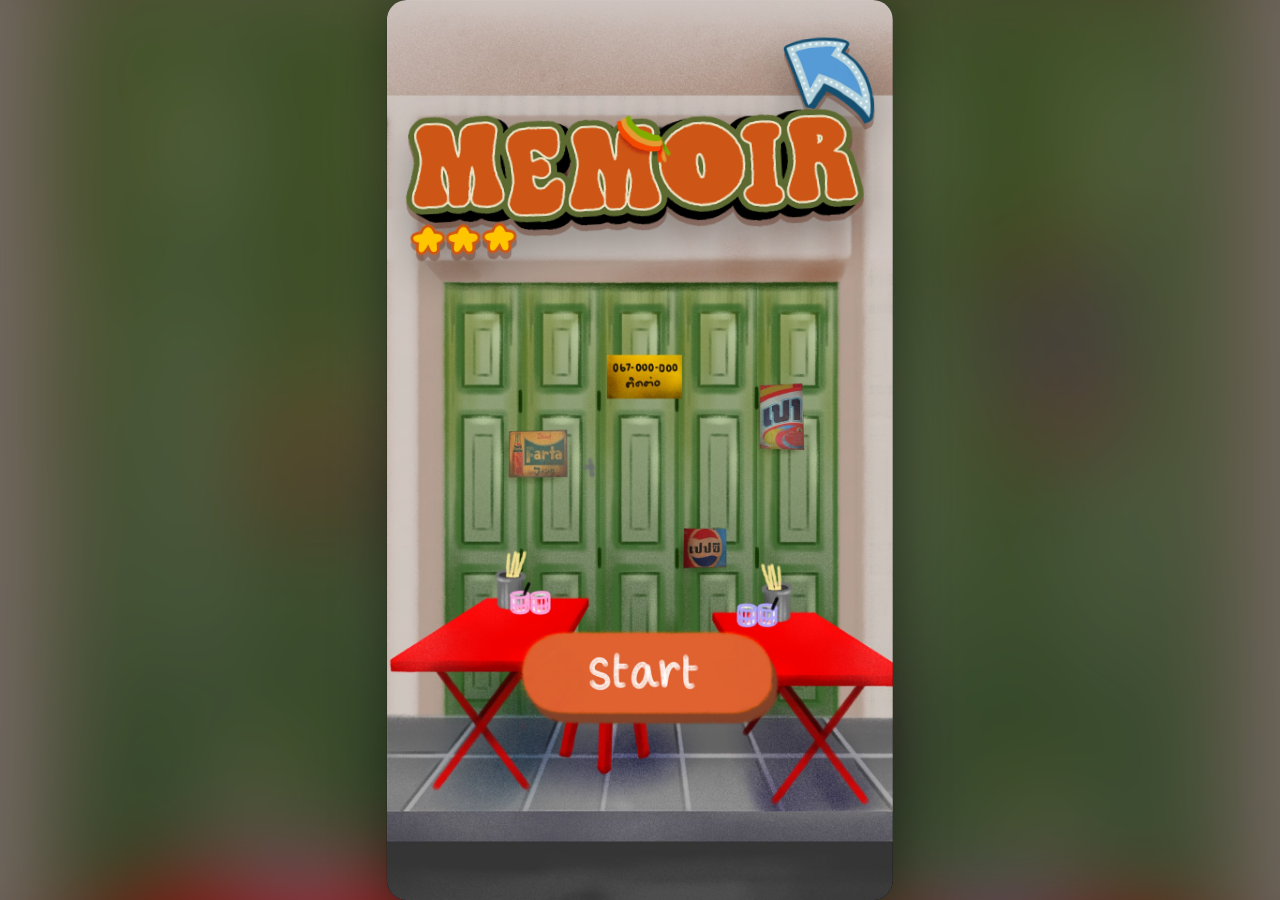
==== index.html @ 577e1bb0 "Version file links so phones load new updates Co-Authored-By: Claude Opus 5.5 <noreply@anthropic.com" ====
<!doctype html>
<html lang="th">
<head>
  <meta charset="utf-8">
  <meta name="viewport" content="width=device-width, initial-scale=1, viewport-fit=cover, user-scalable=no">
  <meta name="theme-color" content="#1b1b1b">
  <!-- Added to the home screen (iPhone / iPad / Android): full screen, portrait -->
  <meta name="apple-mobile-web-app-capable" content="yes">
  <meta name="mobile-web-app-capable" content="yes">
  <meta name="apple-mobile-web-app-status-bar-style" content="black-translucent">
  <meta name="apple-mobile-web-app-title" content="MEMOIR">
  <meta name="format-detection" content="telephone=no">
  <link rel="manifest" href="manifest.webmanifest">
  <link rel="apple-touch-icon" href="assets/app/icon-180.png">
  <title>MEMOIR</title>
  <link rel="preload" as="image" href="assets/cover/web/cover_bg.jpg">
  <link rel="preload" as="image" href="assets/cover/web/start_normal.png">
  <link rel="preload" as="image" href="assets/cover/web/start_pressed.png">
  <!-- Handwritten-style Thai font for numbers written onto the art -->
  <link rel="preconnect" href="https://fonts.googleapis.com">
  <link rel="preconnect" href="https://fonts.gstatic.com" crossorigin>
  <meta http-equiv="Cache-Control" content="no-cache">
  <link rel="stylesheet" href="https://fonts.googleapis.com/css2?family=Itim&display=swap">
  <link rel="stylesheet" href="css/style.css?v=20261124">
</head>
<body>
  <!-- Fills the space around the stage on iPads / tall phones with a soft copy of the current background -->
  <div id="backdrop" aria-hidden="true"></div>

  <!-- Stage: fixed 9:16 canvas (art is 2160x3840), scaled to fit any screen -->
  <main id="stage">

    <!-- ===== Cover / title ===== -->
    <section id="screen-cover" class="screen is-active" aria-label="หน้าปก">
      <img class="layer" src="assets/cover/web/cover_bg.jpg" alt="" draggable="false">
      <!-- Game logo: upper part of the screen, like a mobile title screen -->
      <div class="cover-logo" style="left:3%; top:5%; width:94%; height:22.56%">
        <img src="assets/cover/web/logo.png" alt="MEMOIR" draggable="false">
        <span class="logo-shine" aria-hidden="true"></span>
      </div>
      <img id="start-normal"  class="layer start-pulse"           src="assets/cover/web/start_normal.png"  alt="" draggable="false">
      <img id="start-pressed" class="layer start-pulse is-hidden" src="assets/cover/web/start_pressed.png" alt="" draggable="false">
      <!-- Invisible hit area over the Start button (a bit larger than the art, easier to tap) -->
      <button id="start-btn" class="hit-area" type="button" aria-label="เริ่มเกม"
              style="left:24%; top:68.5%; width:55%; height:13%"></button>
      <img id="dark-overlay" class="layer overlay" src="assets/cover/web/dark_overlay.png" alt="" draggable="false">
    </section>

    <!-- ===== Home (หน้าหลัก) — art from Drive "หน้าหลังstart" (positions: assets/home/web/ui.json) ===== -->
    <section id="screen-home" class="screen" aria-label="หน้าหลัก">
      <img class="layer" src="assets/home/web/bg.jpg" alt="" draggable="false">
      <!-- the stamp menu at the bottom is shared by all menu screens: see #main-nav -->
    </section>

    <!-- ===== Game select (หน้าเลือกเกม) ===== -->
    <section id="screen-game-select" class="screen" aria-label="เลือกเกม">
      <img class="layer" src="assets/game_select/web/bg.jpg" alt="" draggable="false">

      <!-- The 3 game buttons, lifted a little so they clear the stamp menu at the bottom.
           (BACK was removed: the stamp menu now takes the player home.) -->
      <div class="gs-content">
        <img class="layer press-art" id="art-melody" src="assets/game_select/web/btn_melody.png" alt="" draggable="false" style="--cx:56.5%; --cy:24.5%">
        <img class="layer press-art" id="art-decor"  src="assets/game_select/web/btn_decor.png"  alt="" draggable="false" style="--cx:44.1%; --cy:49.7%">
        <img class="layer press-art" id="art-market" src="assets/game_select/web/btn_market.png" alt="" draggable="false" style="--cx:53.4%; --cy:75.9%">

        <!-- Hit areas, matched to each button's art -->
        <button class="hit-area" type="button" data-art="art-melody" data-go="screen-levels-melody"
                aria-label="Memory Melody" style="left:15%; top:13.5%; width:82.5%; height:22%"></button>
        <button class="hit-area" type="button" data-art="art-decor" data-go="screen-levels-decor"
                aria-label="Memory Decor" style="left:2.5%; top:39%; width:83%; height:21.5%"></button>
        <button class="hit-area" type="button" data-art="art-market" data-go="screen-levels-market"
                aria-label="Memory Market" style="left:15%; top:64.5%; width:77%; height:23%"></button>
      </div>
    </section>

    <!-- ===== Level select screens (melody / market / decor) are built by js/main.js from LEVEL_SCREENS ===== -->

    <!-- ===== Memory Decor: gameplay (js/decor.js) ===== -->
    <section id="screen-decor-game" class="screen" aria-label="Memory Decor">
      <img class="layer" src="assets/decor/web/room.jpg" alt="" draggable="false">
      <div id="decor-items" class="decor-items"></div>
      <div id="decor-flash" class="layer decor-flash"></div>

      <!-- Top bar, start banner, wrong-tap message and popups are built from the art in js/decor.js -->
      <div id="decor-ui" class="art-ui"></div>

      <!-- Time-out popup (no art yet) -->
      <div id="decor-modal" class="modal" hidden>
        <div id="decor-modal-card" class="modal-card" role="dialog" aria-modal="true"></div>
      </div>
    </section>

    <!-- ===== Memory Melody: gameplay (js/melody.js) ===== -->
    <section id="screen-melody-game" class="screen" aria-label="Memory Melody">
      <img class="layer" src="assets/melody/web/bg.jpg" alt="" draggable="false">
      <div id="melody-records" class="melody-records is-locked"></div>
      <div id="melody-flash" class="layer decor-flash"></div>
      <div id="melody-ui" class="art-ui"></div>
      <!-- Lost popup (no art yet) -->
      <div id="melody-modal" class="modal" hidden>
        <div id="melody-modal-card" class="modal-card" role="dialog" aria-modal="true"></div>
      </div>
    </section>

    <!-- ===== Memory Market: gameplay (js/market.js) ===== -->
    <section id="screen-market-game" class="screen market-screen" aria-label="Memory Market">
      <canvas id="market-canvas" class="market-canvas"></canvas>
      <div id="market-flash" class="layer decor-flash"></div>
      <div id="market-ui" class="art-ui"></div>
      <!-- Basket-full popup (no art yet) -->
      <div id="market-modal" class="modal" hidden>
        <div id="market-modal-card" class="modal-card" role="dialog" aria-modal="true"></div>
      </div>
    </section>

    <!-- ===== ผลการประเมิน: doctor dashboard / player side (built by js/rank.js) ===== -->
    <section id="screen-rank" class="screen rank-screen" aria-label="ผลการประเมิน"></section>

    <!-- ===== Placeholder for screens that are not designed yet ===== -->
    <section id="screen-placeholder" class="screen placeholder" aria-label="รอออกแบบ">
      <p><span id="placeholder-title">หน้าถัดไป</span><br><small>(รอออกแบบ)</small></p>
      <button id="placeholder-back" type="button">กลับ</button>
    </section>

    <!-- ===== Stamp menu: shown on every menu screen (not during a game). js/main.js marks the current stamp. ===== -->
    <nav id="main-nav" class="main-nav" aria-label="เมนูหลัก" hidden>
      <img class="art-piece press-art nav-stamp" id="nav-games" data-tab="games" src="assets/home/web/tab_games.png" alt="" draggable="false"
           style="left:2.13%; top:84.27%; width:32.78%; height:14.11%; --cx:50%; --cy:50%">
      <img class="art-piece press-art nav-stamp" id="nav-home" data-tab="home" src="assets/home/web/tab_home.png" alt="" draggable="false"
           style="left:34.17%; top:84.27%; width:32.78%; height:14.11%; --cx:50%; --cy:50%">
      <img class="art-piece press-art nav-stamp" id="nav-rank" data-tab="rank" src="assets/home/web/tab_eval.png" alt="" draggable="false"
           style="left:66.34%; top:84.4%; width:32.31%; height:14.3%; --cx:50%; --cy:50%">
      <button class="hit-area tab-hit" type="button" data-art="nav-games" data-go="screen-game-select"
              aria-label="เลือกเกม" style="left:1%; top:83.5%; width:33%; height:15.5%"></button>
      <button class="hit-area tab-hit" type="button" data-art="nav-home" data-go="screen-home"
              aria-label="หน้าหลัก" style="left:34%; top:83.5%; width:32%; height:15.5%"></button>
      <button class="hit-area tab-hit" type="button" data-art="nav-rank" data-go="screen-rank"
              aria-label="ผลการประเมิน" style="left:66%; top:83.5%; width:33%; height:15.5%"></button>
    </nav>

    <!-- Short messages ("toast") shown on any screen -->
    <div id="toast" class="toast" role="status" aria-live="polite"></div>

  </main>
  <script src="js/userstore.js?v=20261124"></script>
  <script src="js/main.js?v=20261124"></script>
  <script src="js/theme.js?v=20261124"></script>
  <script src="js/sound.js?v=20261124"></script>
  <script src="js/settings.js?v=20261124"></script>
  <script src="js/wallet.js?v=20261124"></script>
  <script src="js/quests.js?v=20261124"></script>
  <script src="js/artui.js?v=20261124"></script>
  <script src="js/decor.js?v=20261124"></script>
  <script src="js/melody.js?v=20261124"></script>
  <script src="js/market.js?v=20261124"></script>
  <script src="js/rank.js?v=20261124"></script>
  <script src="js/howto.js?v=20261124"></script>
  <script src="js/login.js?v=20261124"></script>
</body>
</html>
---- css/style.css ----
* { box-sizing: border-box; margin: 0; padding: 0; }

:root {
  --olive: #6e8040;
  --olive-dark: #55652e;
  --cream: #f6f1cf;
  --orange: #e0612f;
}

html, body {
  width: 100%;
  height: 100%;
  overflow: hidden;
  background: #1b1b1b;               /* letterbox colour around the 9:16 stage */
  font-family: "Sarabun", "Leelawadee UI", "Tahoma", sans-serif;
  -webkit-tap-highlight-color: transparent;
  user-select: none;
  -webkit-user-select: none;
  -webkit-touch-callout: none;       /* no long-press "save image" menu on iPhone / iPad */
  touch-action: manipulation;        /* no double-tap zoom */
  overscroll-behavior: none;         /* no pull-to-refresh / rubber-band bounce */
  -webkit-text-size-adjust: 100%;
}
img { -webkit-user-drag: none; }

/* Space the stage may use: the whole screen minus the notch / home bar (iPhone, iPad) */
:root {
  --safe-t: env(safe-area-inset-top, 0px);
  --safe-b: env(safe-area-inset-bottom, 0px);
  --safe-l: env(safe-area-inset-left, 0px);
  --safe-r: env(safe-area-inset-right, 0px);
  --vh: 100vh;                       /* older browsers */
  --ts: 1.15;                        /* text size for everything written by code (1 = original); set in Settings */
}
@supports (height: 100dvh) { :root { --vh: 100dvh; } }   /* real visible height (iOS toolbars) */
/* ขนาดตัวอักษร (Settings): กลาง / ใหญ่ (default) / ใหญ่มาก */
html[data-text="m"] { --ts: 1; }
html[data-text="l"] { --ts: 1.15; }
html[data-text="xl"] { --ts: 1.32; }

/* 9:16 stage, as large as fits inside the safe area. Children size with cqw/cqh (% of stage).
   Phones: fills the width; tall phones get a little space above/below. iPad: fills the height,
   with the backdrop on the sides. */
#stage {
  --avail-w: calc(100vw - var(--safe-l) - var(--safe-r));
  --avail-h: calc(var(--vh) - var(--safe-t) - var(--safe-b));
  position: absolute;
  left: calc(var(--safe-l) + var(--avail-w) / 2);
  top: calc(var(--safe-t) + var(--avail-h) / 2);
  width:  min(var(--avail-w), calc(var(--avail-h) * 9 / 16));
  height: min(var(--avail-h), calc(var(--avail-w) * 16 / 9));
  transform: translate(-50%, -50%);
  overflow: hidden;
  background: #000;
  container-type: size;
  box-shadow: 0 0 6vmin rgba(0, 0, 0, 0.45);
}
/* rounded corners when the stage floats in the middle (iPad, desktop) */
@media (min-aspect-ratio: 10/16) { #stage { border-radius: 2.2vmin; } }

/* Backdrop behind the stage: blurred, darker copy of the current screen's background */
#backdrop {
  position: fixed;
  inset: -8vmax;                     /* oversize so the blur has no soft edges */
  background: #1b1b1b center / cover no-repeat;
  filter: blur(4vmax) brightness(0.6) saturate(1.15);
  transition: background-image 400ms ease;
  pointer-events: none;
}

/* Portrait and landscape both work: the 9:16 game stays centred, the backdrop fills the sides. */
.screen {
  position: absolute;
  inset: 0;
  display: none;
}
.screen.is-active { display: block; }

.layer {
  position: absolute;
  inset: 0;
  width: 100%;
  height: 100%;
  pointer-events: none;
}

.is-hidden { visibility: hidden; }

/* Invisible tap area over a button drawn in the art */
.hit-area {
  position: absolute;
  border: 0;
  background: transparent;
  cursor: pointer;
  border-radius: 4cqw;
}
.hit-area:focus-visible {
  outline: 4px solid #fff;
  outline-offset: -4px;
}

/* Full-canvas button art that shrinks a little toward its own centre when pressed */
.press-art {
  transform-origin: var(--cx) var(--cy);
  transition: transform 90ms ease-out, filter 90ms ease-out;
}
.press-art.is-pressed {
  transform: scale(0.94);
  filter: brightness(0.9);
}

/* Dark overlay on the cover: hidden until Start is pressed */
.overlay {
  opacity: 0;
  transition: opacity 450ms ease;
}
.overlay.is-shown { opacity: 1; }


/* ---------- Back button (level select screens; no art for it yet) ---------- */
.back-btn {
  position: absolute;
  left: 3cqw;
  top: 2cqh;
  width: 16cqw;
  height: 16cqw;
  display: flex;
  flex-direction: column;
  align-items: center;
  justify-content: center;
  gap: 0.2cqw;
  padding: 0;
  border: 0.8cqw solid var(--cream);
  border-radius: 50%;
  background: var(--olive);
  color: var(--cream);
  font: inherit;
  font-size: calc(3.8cqw * var(--ts));
  font-weight: 700;
  line-height: 1;
  box-shadow: 0 0.5cqh 1.2cqh rgba(0, 0, 0, 0.3);
  cursor: pointer;
  z-index: 5;
  transition: transform 90ms ease-out;
}
.back-btn svg { width: 6cqw; height: 6cqw; fill: var(--cream); }
.back-btn.is-pressed { transform: scale(0.92); }
.back-btn:focus-visible { outline: 4px solid #fff; outline-offset: 2px; }

/* Market: water ripples drift gently */
.waves { animation: waves-drift 3.2s ease-in-out infinite alternate; }
@keyframes waves-drift {
  from { transform: translate(0, 0); }
  to   { transform: translate(0.8%, 0.5%); }
}
@media (prefers-reduced-motion: reduce) {
  .waves { animation: none; }
}

/* ---------- Level select: stars + locks ---------- */
.lv-stars {
  position: absolute;
  transform: translateX(-50%);
  font-size: calc(5.2cqw * var(--ts));
  line-height: 1;
  letter-spacing: 0.4cqw;
  white-space: nowrap;
  pointer-events: none;
  color: rgba(255, 255, 255, 0.45);
  text-shadow: 0 0.3cqw 0.6cqw rgba(0, 0, 0, 0.5);
}
.lv-stars .on { color: #ffd23f; }
.lv-lock { width: 5.6cqw; height: 5.6cqw; object-fit: contain; }
.press-art.is-locked { filter: grayscale(0.85) brightness(0.75); }

/* ---------- Toast ---------- */
.toast {
  position: absolute;
  left: 50%;
  bottom: 14cqh;
  transform: translate(-50%, 2cqh);
  max-width: 92cqw;
  padding: 2.6cqw 5cqw;
  border-radius: 999px;
  background: rgba(40, 28, 16, 0.9);
  color: #fff;
  font-size: calc(4.6cqw * var(--ts));
  font-weight: 700;
  text-align: center;
  opacity: 0;
  pointer-events: none;
  z-index: 40;
  transition: opacity 200ms ease, transform 200ms ease;
}
.toast.is-shown { opacity: 1; transform: translate(-50%, 0); }
.toast.is-bad { background: rgba(190, 30, 30, 0.95); }

/* ---------- Memory Decor: gameplay ---------- */
.decor-items { position: absolute; inset: 0; z-index: 1; }   /* own layer: a grown item (z-index 50) stays under the popups */
.decor-item {
  position: absolute;
  pointer-events: none;            /* taps are resolved in js by the item's pixels */
  transform-origin: 50% 100%;      /* grow/shrink from where it stands */
}
.decor-item.is-wrong { animation: shake 400ms ease; }
@keyframes shake {
  0%, 100% { translate: 0 0; }
  20% { translate: -1.2cqw 0; } 40% { translate: 1.2cqw 0; }
  60% { translate: -0.8cqw 0; } 80% { translate: 0.8cqw 0; }
}

/* red warning flash (edges of the screen) */
.decor-flash {
  opacity: 0;
  background: radial-gradient(ellipse at center, rgba(255, 0, 0, 0) 40%, rgba(255, 0, 0, 0.6) 100%);
  z-index: 3;
}
.decor-flash.is-on { animation: flash 700ms ease-out; }
@keyframes flash { 0% { opacity: 1; } 100% { opacity: 0; } }

/* ring around the found / revealed item */
.decor-ring {
  position: absolute;
  border-radius: 50%;
  border: 1.2cqw solid #43c35a;
  box-shadow: 0 0 2cqw rgba(67, 195, 90, 0.9);
  pointer-events: none;
  animation: ring-pulse 900ms ease-in-out infinite alternate;
}
.decor-ring.is-reveal { border-color: #ffb300; box-shadow: 0 0 2cqw rgba(255, 179, 0, 0.9); }
@keyframes ring-pulse { from { scale: 0.95; } to { scale: 1.08; } }

/* ---------- Art UI: top bar, start banner, wrong-tap message, popups (js/decor.js) ---------- */
.art-ui { position: absolute; inset: 0; z-index: 5; pointer-events: none; }
.ui-layer { position: absolute; inset: 0; pointer-events: none; }
.ui-layer[hidden], .ui-piece[hidden], .ui-num[hidden] { display: none; }
.ui-piece { position: absolute; pointer-events: none; }

.ui-btn {
  padding: 0;
  border: 0;
  background: none;
  cursor: pointer;
  pointer-events: auto;
  transition: transform 90ms ease-out;
}
.ui-btn img { display: block; width: 100%; height: 100%; pointer-events: none; }
.ui-btn:active { transform: scale(0.94); }
/* the top-bar exit button is drawn small: give it a bigger invisible tap area */
.ui-hud .ui-btn::before { content: ""; position: absolute; inset: -35%; }
.ui-btn:focus-visible { outline: 4px solid #fff; outline-offset: 2px; border-radius: 3cqw; }

/* numbers written onto the art */
.ui-num {
  position: absolute;
  transform: translate(-50%, -50%);
  font-family: "Itim", "Sarabun", "Leelawadee UI", sans-serif;
  line-height: 1;
  white-space: nowrap;
  pointer-events: none;
}
.num-level { font-size: 7cqw; color: #7a2e0e; }
.num-time  { font-size: 9.5cqw; color: #7a2e0e; }
.num-time.is-low { color: #c8321f; }
.num-count { font-size: 11.4cqw; color: #ffc61a; text-shadow: 0 0.4cqw 0 rgba(0, 0, 0, 0.15); }
/* "ใช้เวลา [40] วินาที" — text art on both sides of a number */
.ui-line {
  position: absolute;
  width: 100%;
  display: flex;
  align-items: center;
  justify-content: center;
  gap: 1.6cqw;
  pointer-events: none;
}
.ui-line img { height: 100%; width: auto; display: block; }
.ui-line-num {
  font-family: "Itim", "Sarabun", "Leelawadee UI", sans-serif;
  font-size: 2.9cqh;
  line-height: 1;
  color: #fff1d2;
  translate: 0 -0.15cqh;
}

/* last 10 seconds: timer box pulses */
.ui-piece.is-low { animation: low-pulse 1s ease-in-out infinite; }
@keyframes low-pulse { 50% { scale: 1.06; } }

/* wrong-tap burst pops in, then fades */
.ui-wrong { opacity: 0; scale: 0.6; transition: opacity 180ms ease, scale 260ms cubic-bezier(.2, 1.6, .4, 1); }
.ui-wrong.is-shown { opacity: 1; scale: 1; }

/* popups dim the room and block taps behind them */
.ui-popup { pointer-events: auto; background: rgba(0, 0, 0, 0.5); z-index: 20; }
.ui-popup .pop-in { animation: pop-in 450ms cubic-bezier(.2, 1.4, .4, 1); transform-origin: 70% 90%; }
@keyframes pop-in { from { scale: 0.3; opacity: 0; } to { scale: 1; opacity: 1; } }

/* small text note (after a time-out) */
.decor-note {
  position: absolute;
  left: 50%; top: 22cqw;
  transform: translateX(-50%);
  padding: 2.4cqw 6cqw;
  border-radius: 999px;
  background: rgba(40, 28, 16, 0.85);
  color: #fff;
  font-size: calc(5.4cqw * var(--ts));
  font-weight: 700;
  white-space: nowrap;
  pointer-events: none;
}
.decor-note[hidden] { display: none; }

/* popup */
.modal {
  position: absolute;
  inset: 0;
  display: flex;
  align-items: center;
  justify-content: center;
  background: rgba(0, 0, 0, 0.55);
  z-index: 20;
}
.modal[hidden] { display: none; }
.modal-card {
  width: 84cqw;
  padding: 6cqw 6cqw 5cqw;
  border-radius: 6cqw;
  background: var(--cream);
  border: 1.2cqw solid var(--olive);
  color: #3b2a14;
  text-align: center;
  box-shadow: 0 2cqh 4cqh rgba(0, 0, 0, 0.4);
}
.modal-card h2 { font-size: calc(7.4cqw * var(--ts)); margin-bottom: 2cqw; }
.modal-card p { font-size: calc(5cqw * var(--ts)); line-height: 1.5; }
.modal-buttons { display: flex; flex-direction: column; gap: 2.6cqw; margin-top: 5cqw; }
.modal-btn {
  font: inherit;
  font-size: calc(5.6cqw * var(--ts));
  font-weight: 700;
  padding: 3.2cqw 4cqw;
  border: 0;
  border-radius: 999px;
  background: var(--olive);
  color: var(--cream);
  cursor: pointer;
}
.modal-btn.is-primary { background: var(--orange); color: #fff; }
.modal-btn:active { scale: 0.96; }
.modal-btn:focus-visible { outline: 4px solid #3b2a14; outline-offset: 2px; }

/* ---------- Placeholder screen ---------- */
.placeholder {
  background: #2b2b2b;
  color: #fff;
  text-align: center;
}
.placeholder.is-active {
  display: flex;
  flex-direction: column;
  align-items: center;
  justify-content: center;
  gap: 6cqh;
}
.placeholder p { font-size: calc(8cqw * var(--ts)); line-height: 1.4; }
.placeholder small { font-size: 0.6em; opacity: 0.7; }
.placeholder button {
  font: inherit;
  font-size: calc(6cqw * var(--ts));
  padding: 0.6em 1.6em;
  border: 0;
  border-radius: 999px;
  background: var(--orange);
  color: #fff;
  cursor: pointer;
}

/* ---------- Home screen bottom bar (art) ---------- */
.art-piece { position: absolute; pointer-events: none; }
.tab-hit { border-radius: 0; }
.tab-hit:focus-visible { outline-offset: -6px; }

/* ---------- Memory Melody ---------- */
.melody-records { position: absolute; inset: 0; }
.melody-records.is-locked .rec { pointer-events: none; }
.rec {
  position: absolute;
  padding: 0;
  border: 0;
  background: none;
  cursor: pointer;
  touch-action: manipulation;
  transition: transform 120ms ease-out, filter 120ms ease-out;
}
.rec img { display: block; width: 100%; height: 100%; pointer-events: none; }
.rec:active { transform: scale(0.96); }
.rec:focus-visible { outline: 4px solid #fff; outline-offset: -4px; }
/* lit: brighter, lifted, glowing */
.rec.is-lit {
  transform: scale(1.08);
  filter: brightness(1.3) drop-shadow(0 0 1.5cqw #fff6c8) drop-shadow(0 0 4cqw #ffd23f);
}
/* wrong tap: every record flashes red */
.rec.is-red {
  filter: sepia(1) saturate(7) hue-rotate(-40deg) brightness(0.9) drop-shadow(0 0 3cqw #ff2a2a);
  animation: rec-blink 330ms steps(2, jump-none) 3;
}
@keyframes rec-blink { 50% { opacity: 0.45; } }

/* "ผิดได้อีก N" box (temporary, until its art arrives) */
.melody-tries {
  position: absolute;
  left: 77%; top: 1.2%;
  width: 21.5%; height: 6.6%;
  display: flex;
  flex-direction: column;
  align-items: center;
  justify-content: center;
  border-radius: 2.5cqw;
  background: #f2994a;
  border: 0.8cqw solid #7a2e0e;
  color: #7a2e0e;
  font-family: "Itim", "Sarabun", "Leelawadee UI", sans-serif;
  line-height: 1;
  pointer-events: none;
}
.melody-tries small { font-size: 3.6cqw; }
.melody-tries b { font-size: 7cqw; font-weight: 400; }

/* hint at the bottom */
/* Hint sign at the bottom — same look as the game's own banners
   (orange board, cream frame, handwritten cream text) */
.melody-hint,
.decor-note {
  position: absolute;
  left: 50%; top: 89.5%;
  transform: translateX(-50%);
  padding: 2.4cqw 6cqw 2.8cqw;
  border-radius: 2cqw;
  background: #cf5a1b;
  border: 1.1cqw solid #fdf0d5;
  box-shadow: 0 0.8cqw 0 #8a3510, 0 1.4cqh 2.4cqh rgba(0, 0, 0, 0.35);
  color: #fdf0d5;
  font-family: "Itim", "Sarabun", "Leelawadee UI", sans-serif;
  font-size: calc(5.6cqw * var(--ts));
  line-height: 1.1;
  white-space: nowrap;
  pointer-events: none;
  animation: sign-in 260ms cubic-bezier(.2, 1.4, .4, 1);
}
.melody-hint:empty { display: none; }
.decor-note { top: 22cqw; }
@keyframes sign-in { from { scale: 0.85; opacity: 0; } to { scale: 1; opacity: 1; } }

/* ---------- Cover: big logo (tilted, floating, with a shine) + inviting Start button ---------- */
.cover-logo {
  position: absolute;
  pointer-events: none;
  rotate: -3deg;
  filter: drop-shadow(0 1.2cqw 0 rgba(90, 30, 10, 0.35)) drop-shadow(0 2cqh 2.4cqh rgba(0, 0, 0, 0.3));
  animation: logo-in 800ms cubic-bezier(.2, 1.5, .4, 1) both, logo-float 3.2s 800ms ease-in-out infinite alternate;
}
.cover-logo img { display: block; width: 100%; height: 100%; }
/* a light sweep that only shines on the logo's own pixels */
.logo-shine {
  position: absolute;
  inset: 0;
  -webkit-mask: url("../assets/cover/web/logo.png") center / 100% 100% no-repeat;
  mask: url("../assets/cover/web/logo.png") center / 100% 100% no-repeat;
  background: linear-gradient(105deg, transparent 40%, rgba(255, 255, 240, 0.75) 50%, transparent 60%) no-repeat;
  background-size: 300% 100%;
  animation: logo-shine 3.6s 1.4s ease-in-out infinite;
}
@keyframes logo-in { from { opacity: 0; scale: 0.4; rotate: -12deg; } to { opacity: 1; scale: 1; rotate: -3deg; } }
@keyframes logo-float { from { translate: 0 0; } to { translate: 0 -1.4cqh; } }
@keyframes logo-shine { 0% { background-position: 100% 0; } 45%, 100% { background-position: 0% 0; } }
.start-pulse { transform-origin: 52% 75.5%; animation: start-pulse 1.6s ease-in-out infinite; }
@keyframes start-pulse { 50% { scale: 1.04; } }
@media (prefers-reduced-motion: reduce) {
  .cover-logo, .start-pulse, .logo-shine, .melody-hint, .decor-note { animation: none; }
}

/* ---------- Level select: stars from the art + back button art ---------- */
.lv-stars img { width: 6.4cqw; height: auto; vertical-align: middle; }
.lv-stars img:not(.on) { filter: grayscale(1) brightness(1.15); opacity: 0.55; }
.back-art {
  position: absolute;
  padding: 0;
  border: 0;
  background: none;
  cursor: pointer;
  z-index: 5;
  transition: transform 90ms ease-out;
}
.back-art img { display: block; width: 100%; height: 100%; pointer-events: none; }
.back-art::before { content: ""; position: absolute; inset: -40%; }   /* bigger tap area */
.back-art.is-pressed, .back-art:active { transform: scale(0.92); }
.back-art:focus-visible { outline: 4px solid #fff; outline-offset: 4px; }

/* ---------- Stamp menu (bottom of every menu screen) ---------- */
.main-nav {
  position: absolute;
  inset: 0;
  z-index: 6;
  pointer-events: none;
}
.main-nav[hidden] { display: none; }
/* soft shade behind the stamps so they read on any background */
.main-nav::before {
  content: "";
  position: absolute;
  left: 0; right: 0; bottom: 0;
  height: 19%;
  background: linear-gradient(to bottom, rgba(0, 0, 0, 0), rgba(0, 0, 0, 0.28));
  pointer-events: none;
}
.main-nav .tab-hit { pointer-events: auto; }
.nav-stamp {
  transition: translate 160ms ease-out, filter 160ms ease-out;
  filter: drop-shadow(0 0.6cqh 0.6cqh rgba(0, 0, 0, 0.3)) brightness(0.92);
}
/* the page you are on: its stamp is lifted and brighter */
.nav-stamp.is-current {
  translate: 0 -1.6cqh;
  filter: drop-shadow(0 1.4cqh 1.2cqh rgba(0, 0, 0, 0.4)) brightness(1.05);
}

/* ---------- Game select: buttons lifted above the stamp menu ---------- */
.gs-content { position: absolute; inset: 0; transform: translateY(-7%); }

/* ---------- Level select: scrolling map ---------- */
.level-scroll {
  position: absolute;
  inset: 0;
  overflow-x: hidden;
  overflow-y: auto;
  overscroll-behavior: contain;
  scrollbar-width: none;
  -webkit-overflow-scrolling: touch;
}
.level-scroll::-webkit-scrollbar { display: none; }
.level-map { position: relative; width: 100%; height: calc(100cqh + 19cqh); }   /* height set in js/main.js (pages + room for the stamp menu) */
.level-art { position: absolute; left: 0; top: 0; width: 100%; height: calc(100cqh + 2px); }   /* +2px: pages overlap, no hairline gap */
/* soft join where a different drawn page sits above: a mirrored strip of the upper page fades out */
.level-blend {
  position: absolute; left: 0; right: 0; top: 0; height: 6cqh; pointer-events: none;
  background-repeat: no-repeat; background-size: 100% 100cqh; background-position: 0 100%;
  transform: scaleY(-1);            /* mirrored: the row touching the join matches the page above */
  -webkit-mask-image: linear-gradient(to top, #000 0%, transparent 100%);
  mask-image: linear-gradient(to top, #000 0%, transparent 100%);
}

/* toast sits above the stamp menu */
.toast { bottom: 21cqh; }

/* ---------- Mouse hover: buttons grow a little, brighten and glow (mouse only) ---------- */
.press-art, .nav-stamp, .ui-btn, .back-art, .rec, .modal-btn, .placeholder button {
  transition: transform 140ms ease-out, filter 140ms ease-out, translate 160ms ease-out;
}
/* art drawn under an invisible tap area (game select, level buttons, Start, stamp menu) */
.press-art.is-hover:not(.is-pressed):not(.is-locked) {
  transform: scale(1.04);
  filter: brightness(1.08) drop-shadow(0 0 1.6cqw rgba(255, 244, 200, 0.85));
}
.press-art.is-locked.is-hover { filter: grayscale(0.85) brightness(0.85); }
.nav-stamp.is-hover:not(.is-pressed) {
  transform: scale(1.04);
  filter: drop-shadow(0 1.2cqh 1.2cqh rgba(0, 0, 0, 0.4)) brightness(1.1);
}
@media (hover: hover) and (pointer: fine) {
  .ui-btn:hover:not(:active) {
    transform: scale(1.05);
    filter: brightness(1.08) drop-shadow(0 0 1.4cqw rgba(255, 244, 200, 0.9));
  }
  .back-art:hover:not(:active) {
    transform: scale(1.1);
    filter: brightness(1.1) drop-shadow(0 0 1.4cqw rgba(255, 244, 200, 0.9));
  }
  .rec:hover:not(:active):not(.is-lit):not(.is-red) {
    transform: scale(1.04);
    filter: brightness(1.1) drop-shadow(0 0 2cqw rgba(255, 255, 255, 0.75));
  }
  .modal-btn:hover, .placeholder button:hover {
    filter: brightness(1.1);
    transform: translateY(-0.4cqh);
  }
}
/* Start button on the cover */
#start-normal.is-hover, #start-pressed.is-hover {
  transform: scale(1.04);
  filter: brightness(1.08) drop-shadow(0 0 1.6cqw rgba(255, 244, 200, 0.85));
  transition: transform 140ms ease-out, filter 140ms ease-out;
}

/* ---------- Memory Market (js/market.js) ---------- */
.market-screen {
  background: #6f8f8a url("../assets/market/web/bg.jpg") center / cover no-repeat;
}
.market-canvas {
  position: absolute; inset: 0; width: 100%; height: 100%;
  touch-action: none; cursor: grab;
}
.market-canvas:active { cursor: grabbing; }
.mk-font { font-family: "Itim", "Sarabun", "Leelawadee UI", sans-serif; }

/* fruit icon (image when it arrives, else coloured ball with emoji) */
.mk-icon {
  display: inline-flex; align-items: center; justify-content: center;
  width: var(--s, 9cqw); height: var(--s, 9cqw);
  border-radius: 50%;
  font-size: calc(var(--s, 9cqw) * 0.62); line-height: 1;
  box-shadow: inset 0 -0.6cqw 0 rgba(0, 0, 0, 0.18), 0 0.4cqw 0 rgba(90, 40, 10, 0.3);
  flex: none;
}
img.mk-icon { object-fit: contain; box-shadow: none; border-radius: 0; }

/* collected so far (all 6 kinds, so the quest is not given away) */
.mk-counters {
  position: absolute; left: 2.5%; top: 8.6%; width: 73%; height: 5.4%;
  display: flex; align-items: center; justify-content: space-between;
  padding: 0 1.6cqw;
  border-radius: 3cqw;
  background: rgba(253, 240, 213, 0.92);
  border: 0.8cqw solid #7a2e0e;
  pointer-events: none;
}
.mk-chip { display: flex; align-items: center; gap: 0.6cqw; color: #7a2e0e; font-size: 5.4cqw; --s: 6.6cqw; }
.mk-chip b { font-weight: 400; min-width: 3cqw; }
.mk-chip.is-bump b { animation: chip-bump 420ms cubic-bezier(.2, 1.8, .4, 1); }
@keyframes chip-bump { 40% { scale: 1.7; color: #d2491b; } }

/* next fruit */
.mk-next {
  position: absolute; left: 78%; top: 8.6%; width: 19.5%; height: 11%;
  display: flex; flex-direction: column; align-items: center; justify-content: center; gap: 0.4cqh;
  border-radius: 3cqw;
  background: #f2994a; border: 0.8cqw solid #7a2e0e;
  color: #7a2e0e; font-size: calc(4cqw * var(--ts)); line-height: 1; --s: 10cqw;
  pointer-events: none;
}
.mk-next[hidden] { display: none; }

/* shopping list shown for the first 5 seconds */
.mk-quest {
  position: absolute; left: 50%; top: 24%; translate: -50% 0;
  width: 78%;
  padding: 3cqw 5cqw 4cqw;
  border-radius: 4cqw;
  background: #fffaf0;
  border: 1.2cqw solid #cf5a1b;
  box-shadow: 0 1.2cqw 0 #8a3510, 0 2cqh 4cqh rgba(0, 0, 0, 0.35);
  color: #7a2e0e; text-align: center;
  pointer-events: none;
  animation: sign-in 300ms cubic-bezier(.2, 1.4, .4, 1);
  z-index: 2;
}
.mk-quest[hidden] { display: none; }
.mk-quest h3 { font-weight: 400; font-size: calc(7cqw * var(--ts)); margin: 0 0 2cqw; }
.mk-quest ul { list-style: none; margin: 0; padding: 0; display: flex; flex-direction: column; gap: 2.4cqw; }
.mk-quest li { display: flex; align-items: center; justify-content: center; gap: 3cqw; font-size: calc(10cqw * var(--ts)); --s: 15cqw; }
.mk-quest li span.n { min-width: 12cqw; text-align: left; }
.mk-quest .mk-count {
  margin: 3cqw auto 0; width: 13cqw; height: 13cqw; border-radius: 50%;
  display: flex; align-items: center; justify-content: center;
  background: #cf5a1b; color: #fdf0d5; font-size: calc(8cqw * var(--ts));
}

.mk-hint { top: 50% !important; }

/* ---------- อันดับ: doctor dashboard (js/rank.js) ---------- */
.rank-screen { background: #4d86a8; color: #5a3a1e; font-family: "Itim", "Sarabun", "Leelawadee UI", sans-serif; overflow: hidden; }
.rank-screen .rk-art { position: absolute; pointer-events: none; }
.rk-rower { animation: rk-row 3.6s ease-in-out infinite; transform-origin: 50% 80%; }
@keyframes rk-row {
  0%, 100% { transform: translate(0, 0) rotate(-1.5deg); }
  50% { transform: translate(1.5%, -4%) rotate(1.5deg); }
}
.rk-pages, .rk-page, .rk-player { position: absolute; inset: 0; }
.rk-pages[hidden], .rk-page[hidden], .rk-player[hidden], .rk-tab[hidden], .rk-sheet[hidden] { display: none; }

.rk-card {
  position: absolute;
  background: #ebe2c4;
  border-radius: 3cqw;
  box-shadow: 0 0.8cqw 0 rgba(90, 58, 30, 0.25), 0 1.5cqh 3cqh rgba(20, 40, 60, 0.25);
  padding: 2.4cqw 3cqw;
  color: #5a3a1e;
  overflow: hidden;
  font: inherit;
  text-align: left;
}
button.rk-card { border: 0; cursor: pointer; }
.rk-card h3 { margin: 0 0 1.2cqw; font-size: calc(4.4cqw * var(--ts)); font-weight: 400; color: #8a3510; }
.rk-muted { color: #9a8166; }
.rk-center { text-align: center; }

/* tab buttons on the pier */
.rk-tab { position: absolute; padding: 0; border: 0; background: none; cursor: pointer; transition: transform 140ms ease-out, filter 140ms ease-out; }
.rk-tab img { width: 100%; height: 100%; display: block; pointer-events: none; }
.rk-tab.is-current { transform: translateY(-1.2cqh) scale(1.06); filter: drop-shadow(0 0 1.6cqw rgba(255, 244, 200, 0.95)); }
.rk-tab:active { transform: scale(0.95); }

/* doctor / player switch (for the presentation) */
.rk-role {
  position: absolute; right: 2.5%; top: 0.6%;
  display: flex; padding: 0.6cqw; gap: 0.6cqw;
  border-radius: 99px; background: rgba(255, 250, 235, 0.85);
  box-shadow: 0 0.5cqw 1.5cqw rgba(0, 0, 0, 0.2);
  z-index: 8;
}
.rk-role button { border: 0; border-radius: 99px; padding: 0.6cqw 2.6cqw; font: inherit; font-size: calc(3.2cqw * var(--ts)); background: none; color: #7a5a3a; cursor: pointer; }
.rk-role button.is-on { background: #e0612f; color: #fff; }

/* MENU */
.rk-avatar { position: absolute; border-radius: 50%; background: #c5ddd4; display: flex; align-items: center; justify-content: center;
  box-shadow: 0 0.8cqw 0 rgba(90, 58, 30, 0.2); }
.rk-avatar svg { width: 62%; height: 62%; fill: #7fa89a; }
.rk-profile p { margin: 0.6cqw 0; font-size: calc(3.8cqw * var(--ts)); }
.rk-profile b { color: #e0612f; font-weight: 400; font-size: calc(5cqw * var(--ts)); }

.rk-mini-cal h3 { font-size: calc(3.8cqw * var(--ts)); margin-bottom: 0.6cqw; }
.rk-mini-grid { display: grid; grid-template-columns: repeat(7, 1fr); gap: 0.3cqw; text-align: center; font-size: calc(2.5cqw * var(--ts)); line-height: 1.55; }
.rk-mini-grid .dow { color: #b08a5a; }
.rk-mini-grid span.today { outline: 0.4cqw solid #e0612f; border-radius: 1cqw; }
.rk-mini-grid span.has { border-radius: 1cqw; }

.rk-streak h3 { font-size: calc(3.8cqw * var(--ts)); }
.rk-streak-row { display: flex; justify-content: space-between; align-items: baseline; gap: 1cqw; font-size: calc(3.1cqw * var(--ts)); padding: 0.7cqw 0; border-bottom: 0.3cqw dashed rgba(90, 58, 30, 0.2); }
.rk-streak-row span { white-space: nowrap; overflow: hidden; text-overflow: ellipsis; }
.rk-streak-row b { font-weight: 400; font-size: calc(4cqw * var(--ts)); color: #e0612f; white-space: nowrap; }
.rk-streak-row b.is-zero { color: #b8a58c; }

.rk-graph { display: flex; flex-direction: column; }
.rk-bars { flex: 1; display: flex; flex-direction: column; justify-content: space-around; }
.rk-bar-row { display: grid; grid-template-columns: 24% 1fr auto; align-items: center; gap: 1.2cqw; border: 0; background: none; padding: 0.6cqw 0; font: inherit; color: inherit; cursor: pointer; text-align: left; border-radius: 1.4cqw; }
.rk-bar-row:hover { background: rgba(255, 255, 255, 0.45); }
.rk-bar-name { font-size: calc(2.7cqw * var(--ts)); line-height: 1.15; overflow: hidden; text-decoration: underline dotted rgba(90, 58, 30, 0.4); }
.rk-bar-track { position: relative; display: block; height: 3.6cqw; border-radius: 99px; background: rgba(90, 58, 30, 0.12); overflow: hidden; }
.rk-bar-fill { position: absolute; left: 0; top: 0; bottom: 0; border-radius: 99px; transition: width 600ms ease-out; }
.rk-none { position: absolute; left: 1.4cqw; top: 50%; translate: 0 -50%; font-style: normal; font-size: calc(2.3cqw * var(--ts)); color: #a08a70; white-space: nowrap; }
.rk-bar-val { font-size: calc(3cqw * var(--ts)); min-width: 9cqw; text-align: right; }
.rk-bar-val em { display: block; font-style: normal; font-size: calc(2.3cqw * var(--ts)); }
.rk-bar-val em.up { color: #3f8f4f; }
.rk-bar-val em.down { color: #c0392b; }
.rk-axis { display: flex; justify-content: space-between; margin-left: 26%; margin-right: 10cqw; font-size: calc(2.2cqw * var(--ts)); color: #a08a70; }

.rk-chat-item { display: flex; align-items: center; gap: 1.6cqw; width: 100%; border: 0; background: rgba(255, 255, 255, 0.5); border-radius: 2cqw; padding: 1.4cqw; margin-bottom: 1.4cqw; font: inherit; color: inherit; cursor: pointer; text-align: left; }
.rk-chat-item:hover { background: rgba(255, 255, 255, 0.85); }
.rk-chat-txt { min-width: 0; display: flex; flex-direction: column; }
.rk-chat-txt b { font-weight: 400; font-size: calc(3cqw * var(--ts)); white-space: nowrap; overflow: hidden; text-overflow: ellipsis; }
.rk-chat-txt small { font-size: calc(2.5cqw * var(--ts)); color: #8a735a; white-space: nowrap; overflow: hidden; text-overflow: ellipsis; }
.rk-dot { flex: none; width: 7cqw; height: 7cqw; border-radius: 50%; color: #fff; display: inline-flex; align-items: center; justify-content: center; font-size: calc(3.6cqw * var(--ts)); }
.rk-dot.has-pic { overflow: hidden; background: #f6e7c8 !important; border: 0.4cqw solid #fff; }
.rk-dot.has-pic img { width: 100%; height: 100%; object-fit: cover; object-position: 50% 12%; }
.rk-dot.big { width: 11cqw; height: 11cqw; font-size: calc(5.4cqw * var(--ts)); }

/* patient list */
.rk-row { display: flex; align-items: center; gap: 3cqw; }
.rk-row:hover { filter: brightness(1.04); }
.rk-row.is-empty { justify-content: center; color: #b8a58c; font-size: calc(4cqw * var(--ts)); opacity: 0.7; }
.rk-row-main { flex: 1; min-width: 0; display: flex; flex-direction: column; gap: 0.6cqw; }
.rk-row-main b { font-weight: 400; font-size: calc(4.6cqw * var(--ts)); }
.rk-row-main small { font-size: calc(3cqw * var(--ts)); color: #8a735a; }
.rk-row-side { display: flex; flex-direction: column; align-items: flex-end; }
.rk-row-side b { font-weight: 400; font-size: calc(5cqw * var(--ts)); color: #e0612f; }
.rk-row-side small { font-size: calc(3cqw * var(--ts)); }

/* chat */
.rk-chat { display: flex; flex-direction: column; padding: 2.4cqw; }
.rk-chat-heads { display: flex; flex-wrap: wrap; gap: 1.6cqw; margin-bottom: 1.6cqw; }
.rk-chat-heads .rk-chat-head { flex: 1 1 40%; min-width: 0; }
.rk-chat-head span:last-child { white-space: nowrap; overflow: hidden; text-overflow: ellipsis; }
.rk-chat-empty { margin: auto 0; font-size: calc(3.6cqw * var(--ts)); }
.rk-chat-head { flex: 1; display: flex; align-items: center; gap: 1.4cqw; border: 0.4cqw solid transparent; border-radius: 2.4cqw; background: rgba(255, 255, 255, 0.5); padding: 1.2cqw; font: inherit; font-size: calc(3.1cqw * var(--ts)); color: inherit; cursor: pointer; }
.rk-chat-head.is-on { border-color: #e0612f; background: #fff8e8; }
.rk-chat-log { flex: 1; overflow-y: auto; display: flex; flex-direction: column; gap: 1.6cqw; padding: 1.6cqw; background: rgba(255, 255, 255, 0.45); border-radius: 2.4cqw; }
.rk-bubble { max-width: 78%; padding: 1.6cqw 2.6cqw; border-radius: 3cqw; font-size: calc(3.6cqw * var(--ts)); line-height: 1.35; word-break: break-word; }
.rk-bubble time { display: block; font-size: calc(2.3cqw * var(--ts)); opacity: 0.65; margin-top: 0.4cqw; text-align: right; }
.rk-bubble.them { align-self: flex-start; background: #fff; border-bottom-left-radius: 0.8cqw; }
.rk-bubble.me { align-self: flex-end; background: #e0612f; color: #fff; border-bottom-right-radius: 0.8cqw; }
.rk-typing i { display: inline-block; width: 1.4cqw; height: 1.4cqw; margin: 0 0.4cqw; border-radius: 50%; background: #b8a58c; animation: rk-dot 1s infinite; }
.rk-typing i:nth-child(2) { animation-delay: 0.15s; }
.rk-typing i:nth-child(3) { animation-delay: 0.3s; }
@keyframes rk-dot { 50% { transform: translateY(-0.8cqw); opacity: 0.5; } }
.rk-chat-form { display: flex; gap: 1.6cqw; margin-top: 1.6cqw; }
.rk-chat-form input { flex: 1; min-width: 0; border: 0.4cqw solid #d8c9a0; border-radius: 99px; padding: 1.8cqw 3cqw; font: inherit; font-size: max(16px, calc(3.8cqw * var(--ts)));   /* 16px+: iPhone does not zoom in when typing */ background: #fff; color: #5a3a1e; }
.rk-chat-form button { border: 0; border-radius: 99px; padding: 0 4.4cqw; background: #e0612f; color: #fff; font: inherit; font-size: calc(3.8cqw * var(--ts)); cursor: pointer; }

/* popups (skills, calendar) */
.rk-sheet { position: absolute; inset: 0; z-index: 10; background: rgba(20, 30, 40, 0.5); display: flex; align-items: center; justify-content: center; }
.rk-sheet-card {
  position: relative; width: 92%; max-height: 92%; overflow-y: auto;
  background: #f4ecd2; border-radius: 4cqw; padding: 4cqw;
  box-shadow: 0 2cqh 5cqh rgba(0, 0, 0, 0.35);
  animation: sign-in 240ms cubic-bezier(.2, 1.3, .4, 1);
}
.rk-sheet-card h2 { margin: 0 8cqw 2cqw 0; font-size: calc(6cqw * var(--ts)); font-weight: 400; color: #8a3510; }
.rk-close { position: absolute; right: 2.4cqw; top: 2.4cqw; width: 8cqw; height: 8cqw; border: 0; border-radius: 50%; background: #e7dcb9; color: #5a3a1e; font-size: calc(4cqw * var(--ts)); cursor: pointer; }
.rk-btn { border: 0.4cqw solid #d0bf94; border-radius: 99px; background: #fff8e8; color: #5a3a1e; font: inherit; font-size: calc(3.8cqw * var(--ts)); padding: 1.4cqw 4cqw; cursor: pointer; }
.rk-btn.primary { background: #e0612f; border-color: #e0612f; color: #fff; display: block; width: 100%; margin-top: 3cqw; padding: 2.2cqw; font-size: calc(4.4cqw * var(--ts)); }
.rk-btn.small { font-size: calc(3.2cqw * var(--ts)); padding: 0.8cqw 2.8cqw; }
.rk-btn.danger { color: #c0392b; border-color: #e8b4ab; }
.rk-btn.danger.is-confirm { background: #c0392b; border-color: #c0392b; color: #fff; }
.rk-btn:hover { filter: brightness(1.05); }

.rk-radar-wrap { display: flex; justify-content: center; }
.rk-radar { width: 92%; }
.rk-radar .ring { fill: none; stroke: rgba(90, 58, 30, 0.18); stroke-width: 1; }
.rk-radar .spoke { stroke: rgba(90, 58, 30, 0.18); }
.rk-radar text { font-size: 14px; fill: #5a3a1e; font-family: "Itim", sans-serif; }
.rk-radar .area { fill-opacity: 0.35; stroke-width: 2.5; }
.rk-skill-sum p { margin: 1cqw 0; font-size: calc(4cqw * var(--ts)); }
/* player: my own results (spider chart in the big panel) */
.rk-my { overflow-y: auto; padding: 3.4cqw 4cqw; }
.rk-my-title { text-align: center; font-size: calc(5.6cqw * var(--ts)) !important; margin-bottom: 0 !important; }
.rk-my .rk-radar { width: 100%; }
.rk-my .rk-muted.rk-center { margin-top: 30%; font-size: calc(4.2cqw * var(--ts)); line-height: 1.5; }
.rk-tag { display: inline-block; border-radius: 99px; padding: 0.2cqw 2.2cqw; font-size: calc(3.2cqw * var(--ts)); color: #fff; margin-right: 1cqw; }
.rk-tag.good { background: #3f8f4f; }
.rk-tag.weak { background: #e0612f; }
.rk-skill-list { list-style: none; margin: 2cqw 0; padding: 0; }
.rk-skill-list li { display: grid; grid-template-columns: 1fr auto; padding: 1.2cqw 0; border-bottom: 0.3cqw dashed rgba(90, 58, 30, 0.2); font-size: calc(3.8cqw * var(--ts)); }
.rk-skill-list small { grid-column: 1 / -1; color: #9a8166; font-size: calc(2.8cqw * var(--ts)); }
.rk-game-sum p { margin: 0.6cqw 0; font-size: calc(3.2cqw * var(--ts)); color: #7a5a3a; }

.rk-cal { min-height: 80%; }
.rk-cal-head { display: flex; align-items: center; justify-content: space-between; margin-right: 9cqw; }
.rk-cal-head h2 { margin: 0; }
.rk-cal-nav { width: 9cqw; height: 9cqw; border: 0; border-radius: 50%; background: #e7dcb9; font-size: calc(6cqw * var(--ts)); line-height: 1; color: #5a3a1e; cursor: pointer; }
.rk-cal-grid { display: grid; grid-template-columns: repeat(7, 1fr); gap: 1cqw; margin-top: 3cqw; }
.rk-cal-grid .dow { text-align: center; font-size: calc(3.4cqw * var(--ts)); color: #b08a5a; }
.rk-day { min-height: 15cqw; min-width: 0; border: 0.3cqw solid #e2d4ac; border-radius: 1.8cqw; background: #fffaf0; padding: 0.6cqw; font: inherit; color: inherit; cursor: pointer; display: flex; flex-direction: column; align-items: stretch; overflow: hidden; text-align: left; }
.rk-day b { font-weight: 400; font-size: calc(3.6cqw * var(--ts)); }
.rk-day small { font-size: calc(2.1cqw * var(--ts)); line-height: 1.2; white-space: nowrap; overflow: hidden; text-overflow: ellipsis; }
.rk-day small.more { color: #8a3510; }
.rk-day.today { border-color: #e0612f; border-width: 0.6cqw; }
.rk-day:hover { filter: brightness(0.97); }

.rk-day-card > .rk-btn:not(.primary) { margin-bottom: 2cqw; }
.rk-event { display: flex; gap: 2cqw; align-items: flex-start; background: #fffaf0; border-radius: 2.4cqw; padding: 2cqw; margin-top: 2cqw; }
.rk-event-color { flex: none; width: 2cqw; align-self: stretch; border-radius: 1cqw; }
.rk-event-body { flex: 1; min-width: 0; }
.rk-event-body b { font-weight: 400; font-size: calc(4cqw * var(--ts)); }
.rk-event-body p { margin: 0.6cqw 0 0; font-size: calc(3.4cqw * var(--ts)); white-space: pre-wrap; word-break: break-word; }
.rk-event-actions { display: flex; flex-direction: column; gap: 1cqw; }

.rk-form { display: flex; flex-direction: column; gap: 2.4cqw; }
.rk-form label { display: flex; flex-direction: column; gap: 0.8cqw; font-size: calc(3.6cqw * var(--ts)); }
.rk-form input, .rk-form textarea { border: 0.4cqw solid #d8c9a0; border-radius: 2cqw; padding: 1.6cqw 2.4cqw; font: inherit; font-size: max(16px, calc(4cqw * var(--ts))); background: #fff; color: #5a3a1e; }
.rk-form fieldset { border: 0; padding: 0; margin: 0; }
.rk-form legend { font-size: calc(3.6cqw * var(--ts)); margin-bottom: 1cqw; }
.rk-colors { display: flex; gap: 2.4cqw; }
.rk-color { width: 9cqw; height: 9cqw; border-radius: 50%; border: 0.6cqw solid #fff; box-shadow: 0 0 0 0.3cqw #d8c9a0; cursor: pointer; }
.rk-color.is-on { box-shadow: 0 0 0 0.8cqw #e0612f; }
.rk-form-actions { display: flex; gap: 2.4cqw; }
.rk-form-actions .rk-btn { flex: 1; margin: 0; }
.rk-form-actions .rk-btn.primary { display: inline-block; width: auto; margin-top: 0; }

.rk-soon { left: 10%; right: 10%; top: 35%; text-align: center; }
.rk-soon h3 { font-size: calc(6cqw * var(--ts)); }
.rk-soon p { font-size: calc(4.4cqw * var(--ts)); }
@media (prefers-reduced-motion: reduce) { .rk-rower { animation: none; } }

/* ---------- Hearts / coins bar on the home screen (js/wallet.js) ---------- */
.wallet-bar {
  position: absolute; left: 45%; right: 2.5%; top: 9.4%;   /* right side, under the settings gear; the profile chip is on the left */
  display: flex; justify-content: space-between; gap: 2%;
  z-index: 4; pointer-events: none;
}
.wallet-pill {
  position: relative; width: 49%; aspect-ratio: 304 / 133;
  padding: 0; border: 0; background: none; cursor: pointer; pointer-events: auto;
  font-family: "Itim", "Sarabun", sans-serif; color: #7a2e0e;
  filter: drop-shadow(0 0.8cqw 1.2cqw rgba(0, 0, 0, 0.25));
  transition: transform 140ms ease-out;
}
.wallet-pill:active { transform: scale(0.95); }
@media (hover: hover) and (pointer: fine) { .wallet-pill:hover { transform: scale(1.05); } }
.wallet-pill img { position: absolute; pointer-events: none; }
.wallet-bg { inset: 0; width: 100%; height: 100%; }
.wallet-icon.heart { left: 4.6%; top: 22.5%; width: 24.7%; height: 50%; }
.wallet-icon.star { left: 2%; top: 10.4%; width: 31.3%; height: 67%; }
.wallet-icon.coin { left: 3.6%; top: 4.3%; width: 36.2%; height: 82.7%; }
.wallet-num { position: absolute; left: 34%; right: 8%; top: 46%; translate: 0 -50%; text-align: center; font-weight: 400; font-size: 5.4cqw; line-height: 1; }
.wallet-timer {
  position: absolute; left: 0; right: 0; top: 100%; margin-top: 0.6cqw;
  font-size: calc(3cqw * var(--ts)); color: #fff; text-shadow: 0 0.3cqw 0.8cqw rgba(0, 0, 0, 0.6); white-space: nowrap;
}
.wallet-modal { z-index: 30; }
.wallet-line { display: flex; align-items: center; justify-content: center; gap: 2cqw; }
.wallet-line img { width: 7cqw; height: 7cqw; object-fit: contain; }
.wallet-line b { color: #e0612f; }
.wallet-sub { font-size: calc(4cqw * var(--ts)) !important; color: #7a5a3a; }
.wallet-modal .modal-btn:disabled { opacity: 0.55; cursor: default; }

/* ---------- Daily quests (js/quests.js) ---------- */
.quest-btn {
  position: absolute; left: 4%; top: 14%; width: 15%; aspect-ratio: 261 / 338;
  padding: 0; border: 0; background: none; cursor: pointer; z-index: 4;
  filter: drop-shadow(0 0.8cqw 1.2cqw rgba(0, 0, 0, 0.3));
  transition: transform 140ms ease-out;
}
.quest-btn img { width: 100%; height: 100%; display: block; pointer-events: none; }
.quest-btn:active { transform: scale(0.94); }
@media (hover: hover) and (pointer: fine) { .quest-btn:hover { transform: scale(1.06); } }
.quest-btn.has-reward { animation: quest-wiggle 2.4s ease-in-out infinite; }
@keyframes quest-wiggle { 0%, 70%, 100% { rotate: 0deg; } 76% { rotate: -8deg; } 82% { rotate: 7deg; } 88% { rotate: -4deg; } 94% { rotate: 2deg; } }
.quest-badge {
  position: absolute; right: -2.2cqw; top: -1.6cqw; min-width: 6cqw; height: 6cqw; padding: 0 1.4cqw;
  border-radius: 99px; background: #d63a2a; color: #fff; border: 0.6cqw solid #fff;
  font: calc(4cqw * var(--ts))/5cqw "Itim", sans-serif; text-align: center;
}
.quest-badge[hidden] { display: none; }
.quest-label {
  position: absolute; left: 50%; top: 100%; translate: -50% 0; margin-top: 0.6cqw;
  font: calc(3.4cqw * var(--ts))/1.15 "Itim", sans-serif; color: #fff; text-shadow: 0 0.3cqw 0.8cqw rgba(0, 0, 0, 0.7);
  width: 19cqw; text-align: center; white-space: normal;   /* "ภารกิจประจำวัน" on 2 lines */
}
.quest-modal { z-index: 30; }
.quest-card { width: 90cqw; text-align: left; font-family: "Itim", "Sarabun", sans-serif; }
.quest-card h2 { text-align: center; font-weight: 400; color: #8a3510; }
.quest-reset { text-align: center; font-size: calc(3.8cqw * var(--ts)) !important; color: #7a5a3a; margin-bottom: 3cqw; }
.quest-list { list-style: none; margin: 0; padding: 0; display: flex; flex-direction: column; gap: 2.6cqw; }
.quest-item {
  display: grid; grid-template-columns: 1fr auto; grid-template-areas: "main reward" "claim claim";
  gap: 1.6cqw 2.4cqw; align-items: center;
  padding: 3cqw; border-radius: 3.4cqw; background: #fff8e6; border: 0.5cqw solid #ead9ad;
}
.quest-item.is-done { border-color: #e0612f; background: #fff1dc; }
.quest-item.is-claimed { opacity: 0.6; }
.quest-main { grid-area: main; min-width: 0; }
.quest-main b { display: block; font-weight: 400; font-size: calc(4.4cqw * var(--ts)); color: #4a2e14; }
.quest-main small { font-size: calc(3.4cqw * var(--ts)); color: #8a735a; }
.quest-bar { height: 2.6cqw; margin: 1.2cqw 0 0.6cqw; border-radius: 99px; background: #eadfc2; overflow: hidden; }
.quest-bar span { display: block; height: 100%; border-radius: 99px; background: linear-gradient(90deg, #f2994a, #e0612f); transition: width 500ms ease-out; }
.quest-reward { grid-area: reward; display: flex; flex-direction: column; align-items: center; gap: 0.6cqw; font-size: calc(3.2cqw * var(--ts)); color: #7a2e0e; text-align: center; }
.quest-reward img { width: 9cqw; height: 9cqw; object-fit: contain; }
.quest-claim {
  grid-area: claim; border: 0; border-radius: 99px; padding: 2cqw; cursor: pointer;
  font: calc(4.2cqw * var(--ts)) "Itim", sans-serif; background: #e0612f; color: #fff;
}
.quest-claim:disabled { background: #e3d8bb; color: #8a735a; cursor: default; }
.quest-item.is-done .quest-claim { animation: low-pulse 1.2s ease-in-out infinite; }

/* ---------- Melody answer timer: a ring that runs down over 10 seconds ---------- */
.melody-timer {
  --p: 1;
  position: absolute; left: 50%; top: 7.9%; translate: -50% 0; z-index: 2;
  width: 15cqw; height: 15cqw; border-radius: 50%;
  display: flex; flex-direction: column; align-items: center; justify-content: center;
  background:
    radial-gradient(closest-side, #fdf0d5 76%, transparent 78%),
    conic-gradient(#cf5a1b calc(var(--p) * 360deg), rgba(122, 46, 14, 0.25) 0);
  box-shadow: 0 0.8cqw 0 #8a3510, 0 1.2cqh 2.4cqh rgba(0, 0, 0, 0.3);
  color: #7a2e0e; font-family: "Itim", "Sarabun", sans-serif; line-height: 1;
  pointer-events: none;
}
.melody-timer[hidden] { display: none; }
.melody-timer b { font-weight: 400; font-size: 6.6cqw; }
.melody-timer small { font-size: 2.8cqw; }
.melody-timer.is-low { animation: low-pulse 0.6s ease-in-out infinite; color: #c0392b;
  background:
    radial-gradient(closest-side, #ffe3d6 76%, transparent 78%),
    conic-gradient(#d63a2a calc(var(--p) * 360deg), rgba(122, 46, 14, 0.25) 0); }

/* ---------- How to play popup (js/howto.js) ---------- */
.howto { position: absolute; inset: 0; z-index: 35; display: flex; align-items: center; justify-content: center; background: rgba(0, 0, 0, 0.55); }
.howto[hidden] { display: none; }
.howto-card { position: relative; width: 90cqw; min-height: calc(90cqw * 1171 / 838); max-height: 96cqh; display: flex; animation: sign-in 260ms cubic-bezier(.2, 1.3, .4, 1); }
.howto-frame { position: absolute; inset: 0; width: 100%; height: 100%; pointer-events: none; }
.howto-x {
  position: absolute; right: -1.5cqw; top: -1.5cqw; z-index: 6;
  width: 11cqw; height: 11cqw; border-radius: 50%;
  border: 1cqw solid #fdf0d5; background: #8a3510; color: #fdf0d5;
  font: calc(5.6cqw * var(--ts))/1 "Itim", sans-serif; cursor: pointer;
  box-shadow: 0 0.8cqw 1.6cqw rgba(0, 0, 0, 0.35);
}
.howto-x:active { transform: scale(0.92); }
.howto-body {
  position: relative; flex: 1; box-sizing: border-box; padding: 7.5cqw 7.2cqw 6.9cqw; overflow-y: auto;
  display: flex; flex-direction: column; align-items: center; gap: 2cqw;
  color: #fdf0d5; font-family: "Itim", "Sarabun", sans-serif; text-align: center;
}
.howto-title { margin: 0; font-weight: 400; font-size: calc(7cqw * var(--ts)); line-height: 1.1; text-shadow: 0 0.5cqw 0 rgba(90, 30, 10, 0.4); }
.howto-tabs { display: flex; gap: 1.6cqw; }
.howto-tabs[hidden] { display: none; }
.howto-tabs button {
  border: 0.6cqw solid #fdf0d5; border-radius: 99px; padding: 0.6cqw 3.4cqw;
  background: transparent; color: #fdf0d5; font: calc(4cqw * var(--ts)) "Itim", sans-serif; cursor: pointer;
}
.howto-tabs button.is-on { background: #fdf0d5; color: #b14a12; }
.howto-demo {
  position: relative; width: 100%; aspect-ratio: 4 / 3; flex: none;
  border-radius: 3.4cqw; overflow: hidden; background: #fdf0d5;
  border: 0.8cqw solid #fdf0d5; box-shadow: inset 0 0 0 0.4cqw rgba(138, 53, 16, 0.25);
}
.howto-tabs:not([hidden]) ~ .howto-demo { aspect-ratio: 16 / 11; }
.howto-steps { margin: 0; padding: 0 0 0 6cqw; text-align: left; font-size: calc(4.2cqw * var(--ts)); line-height: 1.35; align-self: stretch; }
.howto-steps li { margin: 0.6cqw 0; }
html[data-text="xl"] .howto-demo { width: 84%; }
/* ทดลองเล่น (practice) */
.howto-steps[hidden], .howto-go[hidden], .howto-say[hidden], .howto-done[hidden], .howto-zone[hidden] { display: none; }
.howto-demo.is-play { touch-action: none; cursor: pointer; user-select: none; -webkit-user-select: none; }
.howto-card.is-practice .howto-demo { width: 100%; }
.howto-say {
  margin: 0; align-self: stretch; display: flex; flex-direction: column; gap: 1cqw;
  padding: 2.4cqw 3.4cqw; border-radius: 3cqw; background: rgba(90, 30, 10, 0.35);
  font-size: calc(4.8cqw * var(--ts)); line-height: 1.3;
}
.howto-say b { font-weight: 400; color: #ffd36b; font-size: calc(3.8cqw * var(--ts)); }
.howto-zone { position: absolute; z-index: 1; border: 0.8cqw dashed #fffaf0; border-radius: 3cqw; background: rgba(255, 250, 240, 0.25);
  animation: howto-zone 1.2s ease-in-out infinite alternate; pointer-events: none; }
@keyframes howto-zone { from { opacity: 0.45; } to { opacity: 1; } }
.howto-done {
  position: absolute; inset: 0; z-index: 4; display: flex; flex-direction: column; align-items: center; justify-content: center; gap: 5cqw;
  border-radius: 5cqw; background: rgba(60, 22, 6, 0.6); animation: sign-in 300ms cubic-bezier(.2, 1.3, .4, 1);
}
.howto-done p { margin: 0; text-align: center; color: #fdf0d5; font: calc(7.4cqw * var(--ts))/1.25 "Itim", sans-serif; text-shadow: 0 0.6cqw 1.2cqw rgba(0, 0, 0, 0.5); }
.howto-play {
  border: 1cqw solid #fdf0d5; border-radius: 99px; padding: 3.6cqw 14cqw; cursor: pointer;
  background: #43a047; color: #fff; font: calc(8cqw * var(--ts)) "Itim", sans-serif;
  box-shadow: 0 1.4cqw 0 #23692a, 0 2cqw 4cqw rgba(0, 0, 0, 0.4);
  animation: howto-pulse 1.4s ease-in-out infinite;
}
.howto-play:active { transform: translateY(1cqw); box-shadow: 0 0.4cqw 0 #23692a; animation: none; }
@keyframes howto-pulse { 50% { scale: 1.06; } }
.howto-go {
  margin-top: auto; border: 0; border-radius: 99px; padding: 2.2cqw 9cqw;
  background: #fdf0d5; color: #b14a12; font: calc(5.4cqw * var(--ts)) "Itim", sans-serif; cursor: pointer;
  box-shadow: 0 1cqw 0 #8a3510;
}
.howto-go:active { transform: translateY(0.6cqw); box-shadow: 0 0.4cqw 0 #8a3510; }
@media (hover: hover) and (pointer: fine) { .howto-go:hover, .howto-x:hover { filter: brightness(1.08); } }

/* demo pieces */
.howto-world { position: absolute; }
.howto-fill { position: absolute; inset: 0; width: 100%; height: 100%; }
.howto-item, .howto-rec, .howto-fruit { position: absolute; object-fit: contain; }
.howto-ring { position: absolute; border-radius: 50%; border: 1cqw solid #43c35a; box-shadow: 0 0 2cqw rgba(67, 195, 90, 0.9); }
.howto-hand {
  position: absolute; z-index: 3; transform: translate(-40%, 0);   /* fingertip of the art is 40% across */
  width: 12cqw; line-height: 0; pointer-events: none;
  filter: drop-shadow(0 1cqw 1cqw rgba(0, 0, 0, 0.35));
}
.howto-tap {
  position: absolute; z-index: 2; width: 9cqw; height: 9cqw; margin: -4.5cqw 0 0 -4.5cqw; border-radius: 50%;
  border: 0.8cqw solid rgba(255, 255, 255, 0.95); animation: howto-tap 600ms ease-out forwards; pointer-events: none;
}
@keyframes howto-tap { from { transform: scale(0.3); opacity: 1; } to { transform: scale(1.4); opacity: 0; } }
.howto-cap {
  position: absolute; left: 50%; bottom: 3%; translate: -50% 0; z-index: 2; white-space: nowrap;
  padding: 0.8cqw 3cqw; border-radius: 99px; background: #cf5a1b; color: #fdf0d5;
  border: 0.5cqw solid #fdf0d5; font: calc(3.6cqw * var(--ts)) "Itim", sans-serif;
}
.howto-cap[hidden] { display: none; }
.howto-demo.is-melody { background: #d07a31; }
.howto-demo.is-market { background: #bfe0dc; }
.howto-basket { position: absolute; left: 12%; top: 22%; width: 76%; height: 78%; object-fit: contain; object-position: bottom; }
.howto-list {
  position: absolute; left: 50%; top: 30%; translate: -50% 0; z-index: 2;
  display: flex; align-items: center; gap: 2cqw; padding: 2cqw 5cqw;
  border-radius: 3cqw; background: #fffaf0; border: 0.8cqw solid #cf5a1b; color: #7a2e0e; font: calc(8cqw * var(--ts)) "Itim", sans-serif;
}
.howto-list[hidden] { display: none; }
.howto-list img { width: 11cqw; height: 11cqw; object-fit: contain; }
.howto-plus { position: absolute; z-index: 2; text-align: center; color: #7a2e0e; font: calc(9cqw * var(--ts)) "Itim", sans-serif;
  text-shadow: 0 0 1cqw #fff, 0 0 2cqw #fff; animation: howto-plus 1.6s ease-out forwards; }
@keyframes howto-plus { from { transform: translateY(0); opacity: 1; } to { transform: translateY(-60%); opacity: 0; } }

/* "?" button: cream sign with the games' orange frame */
.howto-btn {
  position: absolute; right: 3.5%; top: 2.6%; z-index: 6;
  width: 11cqw; height: 11cqw; border-radius: 50%;
  border: 1cqw solid #fdf0d5; background: #cf5a1b; color: #fdf0d5;
  font: calc(7cqw * var(--ts))/1 "Itim", sans-serif; cursor: pointer;
  box-shadow: 0 0.9cqw 0 #8a3510, 0 1.4cqh 2.4cqh rgba(0, 0, 0, 0.3);
  transition: transform 140ms ease-out;
}
.howto-btn:active { transform: translateY(0.6cqw) scale(0.95); box-shadow: 0 0.3cqw 0 #8a3510; }
@media (hover: hover) and (pointer: fine) { .howto-btn:hover { transform: scale(1.08); } }
@media (prefers-reduced-motion: reduce) { .howto-card { animation: none; } }

/* ---------- Sign up / Sign in (js/login.js) ---------- */
.login-screen { font-family: "Itim", "Sarabun", sans-serif; }
.login-dim { background: linear-gradient(to bottom, rgba(20, 20, 20, 0.15), rgba(20, 20, 20, 0.55)); }
.login-logo { position: absolute; left: 6%; top: 6%; width: 88%; rotate: -3deg; filter: drop-shadow(0 1cqw 0 rgba(90, 30, 10, 0.35)); pointer-events: none; }
.login-form { position: absolute; inset: 0; margin: 0; }
.login-art { position: absolute; pointer-events: none; }
.login-art[hidden] { display: none; }
.login-ask { position: absolute; left: 0; right: 0; top: 30.5%; text-align: center; color: #fdf0d5; font-size: calc(5.4cqw * var(--ts));
  text-shadow: 0 0.4cqw 1cqw rgba(0, 0, 0, 0.6); margin: 0; }
.login-roles { position: absolute; left: 20%; right: 20%; top: 34.6%; height: 9.2%; display: flex; gap: 4%; border-radius: 3cqw; }
.login-roles.is-bad { outline: 0.8cqw solid #ff6a4d; outline-offset: 1cqw; }
.login-role {
  flex: 1; display: flex; flex-direction: column; align-items: center; justify-content: center; gap: 0.6cqh;
  border: 1cqw solid #5a2e0e; border-radius: 3.4cqw; background: #ecdfc0; color: #5a2e0e;
  font: calc(5cqw * var(--ts)) "Itim", sans-serif; cursor: pointer; transition: transform 140ms ease-out, background 140ms;
}
.login-role img { width: 9cqw; height: 9cqw; object-fit: contain; pointer-events: none; }
.login-role.is-on { background: #e0612f; color: #fff; transform: scale(1.05); box-shadow: 0 0 0 1cqw #fdf0d5; }
.login-input {
  position: absolute; border: 0; background: transparent; outline: none;
  padding: 0 1.4cqw; color: #4a2410; caret-color: #e0612f;
  font: max(16px, calc(4.6cqw * var(--ts))) "Itim", "Sarabun", sans-serif;     /* 16px+: iPhone does not zoom in */
  border-radius: 2cqw;
}
.login-input:focus { box-shadow: inset 0 0 0 0.6cqw rgba(224, 97, 47, 0.55); }
.login-input.is-bad { box-shadow: inset 0 0 0 0.7cqw #e0412f; background: rgba(255, 120, 90, 0.12); }
.login-eye { position: absolute; border: 0; background: none; cursor: pointer; opacity: 0.7; padding: 0.6cqw; }
.login-eye img { width: 100%; height: 100%; object-fit: contain; pointer-events: none; }
.login-eye.is-on { opacity: 1; }
.login-hint { position: absolute; left: 6%; right: 6%; top: 44.8%; margin: 0; text-align: center; color: #fdf0d5; font-size: calc(3.4cqw * min(var(--ts), 1.15)); white-space: nowrap;
  text-shadow: 0 0.3cqw 0.8cqw rgba(0, 0, 0, 0.7); }
.login-btn { position: absolute; padding: 0; border: 0; background: none; cursor: pointer; transition: transform 120ms ease-out, filter 120ms; }
.login-btn img { width: 100%; height: 100%; display: block; pointer-events: none; }
.login-btn:active { transform: scale(0.95); }
@media (hover: hover) and (pointer: fine) { .login-btn:hover, .login-role:hover { filter: brightness(1.06); } }
.login-sub { position: absolute; left: 20%; right: 20%; top: 72.4%; margin: 0; display: flex; justify-content: space-between;
  color: #fdf0d5; font-size: calc(3.6cqw * var(--ts)); text-shadow: 0 0.3cqw 0.8cqw rgba(0, 0, 0, 0.7); }
.login-sub span { width: 45%; text-align: center; }
.login-msg {
  position: absolute; left: 8%; right: 8%; top: 77%; margin: 0; padding: 2cqw 3cqw; border-radius: 3cqw;
  background: #fff3ea; color: #b3261e; border: 0.6cqw solid #e0612f; text-align: center; font-size: calc(4.2cqw * var(--ts));
  opacity: 0; transform: translateY(1cqh); transition: opacity 200ms, transform 200ms; pointer-events: none;
}
.login-msg.is-shown { opacity: 1; transform: none; }
/* text size picker at the top of the login screen (js/settings.js) */
.login-textsize {
  position: absolute; z-index: 2; right: 3%; top: 1.4%; display: flex; align-items: center; gap: 1.4cqw;
  padding: 1cqw 1.2cqw 1cqw 3cqw; border-radius: 99px; background: rgba(40, 20, 8, 0.6); border: 0.5cqw solid rgba(253, 240, 213, 0.7);
}
.login-textsize span { color: #fdf0d5; font: 3.6cqw "Itim", "Sarabun", sans-serif; margin-right: 0.6cqw; white-space: nowrap; }
.login-textsize button {
  width: 10cqw; height: 10cqw; border-radius: 50%; border: 0.5cqw solid #d8c49a; background: #fdf0d5; color: #7a5a3a;
  display: flex; align-items: center; justify-content: center; padding: 0; cursor: pointer; font-family: "Itim", sans-serif;
}
.login-textsize button b { font-weight: 400; line-height: 1; }
.login-textsize .ts-m { font-size: 4.4cqw; }
.login-textsize .ts-l { font-size: 5.6cqw; }
.login-textsize .ts-xl { font-size: 7cqw; }
.login-textsize button.is-on { background: #e0612f; border-color: #fdf0d5; color: #fff; }
.login-textsize button:active { transform: scale(0.92); }
/* small quick-play link at the bottom (for presentations) */
.login-quick {
  position: absolute; left: 50%; bottom: 3%; translate: -50% 0;
  border: 0.5cqw solid rgba(253, 240, 213, 0.7); border-radius: 99px; padding: 1.4cqw 4cqw;
  background: rgba(40, 20, 8, 0.55); color: #fdf0d5; cursor: pointer;
  font: calc(3.8cqw * var(--ts)) "Itim", "Sarabun", sans-serif; white-space: nowrap;
}
.login-quick:active { transform: scale(0.96); }
@media (hover: hover) and (pointer: fine) { .login-quick:hover { background: rgba(224, 97, 47, 0.85); } }

/* profile chip on home: picture + name, left of the hearts / coins */
.profile-chip {
  position: absolute; left: 2.5%; top: 2.2%; width: 41%; height: 11.2cqw; z-index: 4;
  display: flex; align-items: center; gap: 2cqw; padding: 0 2.6cqw 0 1cqw;
  border: 0.8cqw solid #e9d3a3; border-radius: 99px; background: #fdf0d5; cursor: pointer;
  box-shadow: 0 0.8cqw 1.2cqw rgba(0, 0, 0, 0.25); font-family: "Itim", "Sarabun", sans-serif; color: #5a2e0e; text-align: left;
}
.profile-chip:active { transform: scale(0.96); }
@media (hover: hover) and (pointer: fine) { .profile-chip:hover { filter: brightness(1.04); } }
.profile-pic {
  flex: none; width: 8.4cqw; height: 8.4cqw; border-radius: 50%;
  display: inline-flex; align-items: center; justify-content: center;
  background: #f6e7c8; color: #fff; font-size: calc(4.6cqw * var(--ts)); border: 0.6cqw solid #fff; overflow: hidden;
}
.profile-pic.is-doctor { background: #d9ece6; }
.profile-pic.big { width: 22cqw; height: 22cqw; font-size: calc(11cqw * var(--ts)); border-width: 1.2cqw; margin: 0 auto 2cqw; }
.profile-pic img { width: 100%; height: 100%; object-fit: cover; object-position: 50% 12%; border-radius: 50%; pointer-events: none; }
.howto-hand img { width: 100%; height: auto; display: block; }
.profile-txt { min-width: 0; display: flex; flex-direction: column; line-height: 1.1; }
.profile-txt b { font-weight: 400; font-size: calc(4.2cqw * var(--ts)); white-space: nowrap; overflow: hidden; text-overflow: ellipsis; }
.profile-txt small { font-size: calc(3cqw * var(--ts)); color: #8a5a2e; }
.profile-modal { z-index: 30; }
.profile-modal .modal-card { font-family: "Itim", "Sarabun", sans-serif; }
.profile-modal h2 { font-weight: 400; color: #8a3510; word-break: break-all; }
.profile-mail { font-size: calc(4cqw * var(--ts)) !important; color: #7a5a3a; word-break: break-all; }
.profile-role b { color: #e0612f; font-weight: 400; }
.rk-doc-name { font-size: calc(5cqw * var(--ts)) !important; color: #5a2e0e; margin: 0 !important; }

/* ---------- Shop (js/wallet.js) ---------- */
.shop-btn {
  position: absolute; left: 2.6%; top: 31.5%; width: 18%; aspect-ratio: 727 / 638;
  padding: 0; border: 0; background: none; cursor: pointer; z-index: 4;
  filter: drop-shadow(0 0.8cqw 1.2cqw rgba(0, 0, 0, 0.3));
  transition: transform 140ms ease-out;
}
.shop-btn img { width: 100%; height: 100%; display: block; pointer-events: none; }
.shop-btn:active { transform: scale(0.94); }
@media (hover: hover) and (pointer: fine) { .shop-btn:hover { transform: scale(1.06); } }
.shop-label {
  position: absolute; left: 50%; top: 100%; translate: -50% 0; margin-top: 0.6cqw;
  font: calc(3.4cqw * var(--ts)) "Itim", sans-serif; color: #fff; text-shadow: 0 0.3cqw 0.8cqw rgba(0, 0, 0, 0.7); white-space: nowrap;
}
.shop-modal { z-index: 30; }
.shop-card {
  position: relative; width: 86cqw; margin-top: 12cqw;
  padding: 16cqw 5cqw 5cqw; border-radius: 6cqw;
  background: #fdf0d5; border: 1.2cqw solid #8a3510;
  box-shadow: 0 2cqh 4cqh rgba(0, 0, 0, 0.4);
  font-family: "Itim", "Sarabun", sans-serif; color: #5a2e0e; text-align: center;
  animation: sign-in 260ms cubic-bezier(.2, 1.3, .4, 1);
}
.shop-sign { position: absolute; left: 50%; top: -16cqw; translate: -50% 0; width: 38cqw; pointer-events: none;
  filter: drop-shadow(0 1cqw 1cqw rgba(0, 0, 0, 0.3)); }
.shop-x {
  position: absolute; right: -2cqw; top: -2cqw; width: 11cqw; height: 11cqw; border-radius: 50%;
  border: 1cqw solid #fdf0d5; background: #8a3510; color: #fdf0d5; font: calc(5.6cqw * var(--ts))/1 "Itim", sans-serif; cursor: pointer;
  box-shadow: 0 0.8cqw 1.6cqw rgba(0, 0, 0, 0.35);
}
.shop-alert { margin: 0 0 2.4cqw; padding: 2cqw 3cqw; border-radius: 3cqw; background: #ffe3d6; color: #b3261e; font-size: calc(4cqw * var(--ts)); }
.shop-have { display: flex; justify-content: center; gap: 6cqw; font-size: calc(5.6cqw * var(--ts)); }
.shop-have span { display: inline-flex; align-items: center; gap: 1.4cqw; }
.shop-have img { width: 7.4cqw; height: 7.4cqw; object-fit: contain; }
.shop-have b { font-weight: 400; color: #e0612f; }
.shop-next { margin: 1cqw 0 3cqw; font-size: calc(3.6cqw * var(--ts)); color: #8a6a4a; }
.shop-list { list-style: none; margin: 0; padding: 0; display: flex; flex-direction: column; gap: 2.6cqw; }
.shop-item {
  position: relative; display: grid; grid-template-columns: 19cqw 1fr auto; align-items: center; gap: 2cqw;
  padding: 2.4cqw 3cqw; border-radius: 3.4cqw; background: #fff8ea; border: 0.6cqw solid #ead9ad; text-align: left;
}
.shop-item[data-why]:not([data-why=""])::after {
  content: attr(data-why); position: absolute; right: 3cqw; bottom: -0.4cqw; translate: 0 50%;
  padding: 0 2cqw; border-radius: 99px; background: #fdf0d5; font-size: calc(2.8cqw * var(--ts)); color: #a0522d;
}
.shop-hearts { display: flex; justify-content: center; }
.shop-hearts img { width: 8.4cqw; height: 8.4cqw; object-fit: contain; margin: 0 -1cqw; }
.shop-name { font-size: calc(4.8cqw * var(--ts)); white-space: nowrap; }
.shop-buy {
  display: inline-flex; align-items: center; gap: 1.2cqw; border: 0; border-radius: 99px; padding: 1.6cqw 3.6cqw;
  background: #e0612f; color: #fff; font: calc(4.8cqw * var(--ts)) "Itim", sans-serif; cursor: pointer; box-shadow: 0 0.8cqw 0 #8a3510;
}
.shop-buy img { width: 6cqw; height: 6cqw; object-fit: contain; }
.shop-buy:active { transform: translateY(0.6cqw); box-shadow: 0 0.2cqw 0 #8a3510; }
.shop-buy:disabled { background: #e3d8bb; color: #8a735a; box-shadow: none; cursor: default; }
.shop-buy:disabled img { filter: grayscale(1); opacity: 0.6; }
@media (hover: hover) and (pointer: fine) { .shop-buy:not(:disabled):hover { filter: brightness(1.08); } }

/* ---------- 2D / 3D switch on home (js/theme.js) ---------- */
.look-switch {
  position: absolute; right: 2.5%; top: 13.4%; z-index: 4;
  display: flex; align-items: center; gap: 0.6cqw; padding: 0.6cqw 0.6cqw 0.6cqw 2.2cqw;
  border-radius: 99px; background: rgba(253, 240, 213, 0.92); border: 0.6cqw solid #e9d3a3;
  box-shadow: 0 0.6cqw 1.2cqw rgba(0, 0, 0, 0.25);
  font-family: "Itim", "Sarabun", sans-serif; color: #5a2e0e;
}
.look-cap { font-size: calc(3.2cqw * var(--ts)); margin-right: 0.6cqw; }
.look-switch button {
  border: 0; border-radius: 99px; padding: 0.8cqw 2.8cqw; background: none; cursor: pointer;
  font: calc(3.8cqw * var(--ts)) "Itim", sans-serif; color: #8a5a2e;
}
.look-switch button.is-on { background: #e0612f; color: #fff; }

/* =====================================================================
   3D look (html.is-3d): the same drawn art, given depth in code.
   Every cut-out piece gets a thick edge underneath (stacked drop-shadows follow the drawing's
   own outline) plus a soft shadow; light falls from the top; buttons sink when pressed;
   popups tilt in. Nothing here changes positions, so taps land exactly as in 2D.
   ===================================================================== */
html.is-3d {
  --edge: rgba(62, 30, 10, 0.55);
  --d3: drop-shadow(0 0.45cqw 0 var(--edge)) drop-shadow(0 0.45cqw 0 rgba(62, 30, 10, 0.5))
        drop-shadow(0 0.45cqw 0 rgba(62, 30, 10, 0.4)) drop-shadow(0 0.45cqw 0 rgba(62, 30, 10, 0.3))
        drop-shadow(0 2cqw 1.6cqw rgba(0, 0, 0, 0.38));
  --d3-lite: drop-shadow(0 0.25cqw 0 var(--edge)) drop-shadow(0 0.25cqw 0 rgba(62, 30, 10, 0.35))
             drop-shadow(0 1cqw 1cqw rgba(0, 0, 0, 0.3));
  --d3-low: drop-shadow(0 0.15cqw 0 var(--edge)) drop-shadow(0 0.5cqw 0.6cqw rgba(0, 0, 0, 0.3));
}
/* light from above + darker edges = depth on every screen */
html.is-3d .screen::after {
  content: ""; position: absolute; inset: 0; pointer-events: none; z-index: 4;
  background:
    radial-gradient(ellipse 90% 45% at 50% 0%, rgba(255, 248, 225, 0.22), transparent 70%),
    radial-gradient(ellipse 120% 90% at 50% 45%, transparent 55%, rgba(20, 10, 0, 0.32) 100%);
}

/* full-canvas buttons: game select, level maps */
html.is-3d .press-art { filter: var(--d3); }
html.is-3d .gs-content { transform: translateY(-7%) perspective(1100px) rotateX(9deg); transform-origin: 50% 100%; }
html.is-3d .press-art.is-hover:not(.is-pressed):not(.is-locked) {
  transform: scale(1.04) translateY(-0.5cqw);
  filter: brightness(1.08) var(--d3) drop-shadow(0 0 1.4cqw rgba(255, 244, 200, 0.7));
}
html.is-3d .press-art.is-pressed { transform: translateY(0.9cqw) scale(0.98); filter: brightness(0.93) var(--d3-low); }
html.is-3d .press-art.is-locked { filter: grayscale(0.85) brightness(0.75) var(--d3-lite); }
html.is-3d #start-normal, html.is-3d #start-pressed { filter: var(--d3); }
html.is-3d .lv-stars img.on { filter: var(--d3-low); }

/* stamp menu */
html.is-3d .nav-stamp { filter: brightness(0.95) var(--d3); }
html.is-3d .nav-stamp.is-current { filter: brightness(1.05) var(--d3) drop-shadow(0 1.2cqh 1cqh rgba(0, 0, 0, 0.3)); }
html.is-3d .nav-stamp.is-hover:not(.is-pressed) { filter: brightness(1.1) var(--d3); }
html.is-3d .nav-stamp.is-pressed { translate: 0 0.8cqw; filter: var(--d3-low); }

/* in-game top bar, popups made of art pieces, back buttons */
html.is-3d .ui-piece { filter: var(--d3-lite); }
html.is-3d .ui-btn:active { transform: translateY(0.7cqw); filter: var(--d3-low); }
html.is-3d .back-art img { filter: var(--d3-lite); }
html.is-3d .ui-popup:not([hidden]) > .ui-piece:first-child { animation: pop3d 360ms cubic-bezier(.2, 1.2, .4, 1); }

/* game pieces: records, room items, fruit + basket */
html.is-3d .rec { filter: var(--d3); }
html.is-3d .rec:active { transform: translateY(0.8cqw) scale(0.97); filter: var(--d3-low); }
html.is-3d .rec.is-lit { transform: translateY(-1cqw) scale(1.08); filter: brightness(1.3) var(--d3) drop-shadow(0 0 1.5cqw #fff6c8) drop-shadow(0 0 4cqw #ffd23f); }
html.is-3d .decor-items { filter: drop-shadow(0 0.25cqw 0 rgba(50, 25, 8, 0.45)) drop-shadow(0 0.9cqw 0.9cqw rgba(0, 0, 0, 0.32)); }
html.is-3d .market-canvas { filter: drop-shadow(0 0.3cqw 0 rgba(50, 25, 8, 0.4)) drop-shadow(0 0.8cqw 0.7cqw rgba(0, 0, 0, 0.3)); }
html.is-3d .howto-item, html.is-3d .howto-rec, html.is-3d .howto-fruit, html.is-3d .howto-basket { filter: var(--d3-lite); }

/* home: hearts / coins, missions, shop, profile, switch */
html.is-3d .wallet-pill, html.is-3d .quest-btn, html.is-3d .shop-btn, html.is-3d .howto-btn img { filter: var(--d3); }
html.is-3d .wallet-pill:active, html.is-3d .quest-btn:active, html.is-3d .shop-btn:active { transform: translateY(0.8cqw); filter: var(--d3-low); }
html.is-3d .profile-chip, html.is-3d .look-switch { box-shadow: 0 0.9cqw 0 #c9ad78, 0 1.6cqw 1.6cqw rgba(0, 0, 0, 0.3); }
html.is-3d .look-switch button.is-on, html.is-3d .shop-buy:not(:disabled), html.is-3d .quest-claim:not(:disabled),
html.is-3d .modal-btn { box-shadow: 0 0.9cqw 0 rgba(90, 30, 10, 0.55), inset 0 0.5cqw 0 rgba(255, 255, 255, 0.25); }
html.is-3d .howto-btn { box-shadow: 0 1.2cqw 0 #8a3510, 0 2cqh 2.4cqh rgba(0, 0, 0, 0.35), inset 0 0.6cqw 0 rgba(255, 255, 255, 0.25); }

/* cards and signs: thicker edges */
html.is-3d .rk-card, html.is-3d .mk-counters, html.is-3d .mk-next, html.is-3d .mk-quest,
html.is-3d .melody-tries, html.is-3d .melody-timer, html.is-3d .melody-hint, html.is-3d .decor-note, html.is-3d .howto-cap {
  box-shadow: 0 1cqw 0 rgba(90, 40, 12, 0.6), 0 1.8cqw 2cqw rgba(0, 0, 0, 0.32), inset 0 0.5cqw 0 rgba(255, 255, 255, 0.28);
}
html.is-3d .rk-tab img, html.is-3d .rk-art, html.is-3d .login-btn img, html.is-3d .login-art:not(.login-ph) { filter: var(--d3-lite); }
html.is-3d .login-role { box-shadow: 0 1cqw 0 #3e1e0a, 0 1.6cqw 1.6cqw rgba(0, 0, 0, 0.35); }
html.is-3d .login-role.is-on { box-shadow: 0 0 0 1cqw #fdf0d5, 0 1.4cqw 0 #8a3510; }

/* popups tilt in */
html.is-3d .modal:not([hidden]) .modal-card,
html.is-3d .shop-modal:not([hidden]) .shop-card,
html.is-3d .howto:not([hidden]) .howto-card,
html.is-3d .rk-sheet:not([hidden]) .rk-sheet-card { animation: pop3d 380ms cubic-bezier(.2, 1.2, .4, 1); }
html.is-3d .modal-card, html.is-3d .shop-card, html.is-3d .rk-sheet-card {
  box-shadow: 0 1.4cqw 0 rgba(90, 40, 12, 0.55), 0 3cqh 5cqh rgba(0, 0, 0, 0.45);
}
html.is-3d .howto-frame { filter: var(--d3); }
@keyframes pop3d {
  from { transform: perspective(700px) rotateX(-28deg) scale(0.88); opacity: 0; }
  to   { transform: perspective(700px) rotateX(0deg) scale(1); opacity: 1; }
}

/* numbers and titles: embossed */
html.is-3d .ui-num, html.is-3d .wallet-num, html.is-3d .mk-chip b, html.is-3d .melody-timer b, html.is-3d .melody-tries b {
  text-shadow: 0 0.3cqw 0 rgba(255, 255, 255, 0.55), 0 -0.15cqw 0 rgba(0, 0, 0, 0.25);
}
html.is-3d .howto-title, html.is-3d .login-ask, html.is-3d .quest-card h2, html.is-3d .rk-sheet-card h2 {
  text-shadow: 0 0.35cqw 0 rgba(90, 30, 10, 0.45), 0 0.8cqw 1cqw rgba(0, 0, 0, 0.25);
}
@media (prefers-reduced-motion: reduce) {
  html.is-3d .modal-card, html.is-3d .shop-card, html.is-3d .howto-card, html.is-3d .rk-sheet-card, html.is-3d .ui-piece { animation: none !important; }
}

/* ---------- Settings (js/settings.js) ---------- */
/* gear: the cream drawing on a round dark badge, top right of home */
.settings-btn {
  position: absolute; right: 2.5%; top: 1.4%; z-index: 4;
  width: 11.5cqw; height: 11.5cqw; padding: 2cqw; border-radius: 50%;
  border: 0.7cqw solid #fdf0d5; background: #7a2e0e; cursor: pointer;
  box-shadow: 0 0.8cqw 0 #4a1a06, 0 1.2cqh 2cqh rgba(0, 0, 0, 0.3);
  transition: transform 160ms ease-out;
}
.settings-btn img { width: 100%; height: 100%; object-fit: contain; display: block; pointer-events: none; }
.settings-btn:active { transform: translateY(0.6cqw) rotate(30deg); box-shadow: 0 0.2cqw 0 #4a1a06; }
@media (hover: hover) and (pointer: fine) { .settings-btn:hover { transform: rotate(45deg); } }
html.is-3d .settings-btn { box-shadow: 0 1cqw 0 #4a1a06, 0 1.8cqw 1.8cqw rgba(0, 0, 0, 0.35), inset 0 0.5cqw 0 rgba(255, 255, 255, 0.2); }

.settings-modal { z-index: 30; }
.settings-card {
  position: relative; width: 86cqw; max-height: 92%; overflow-y: auto;
  padding: 5cqw 5cqw 4cqw; border-radius: 6cqw;
  background: #fdf0d5; border: 1.2cqw solid #8a3510;
  box-shadow: 0 2cqh 4cqh rgba(0, 0, 0, 0.4);
  font-family: "Itim", "Sarabun", sans-serif; color: #5a2e0e;
  display: flex; flex-direction: column; gap: 3.4cqw;
  animation: sign-in 260ms cubic-bezier(.2, 1.3, .4, 1);
}
.settings-x { right: 1.6cqw; top: 1.6cqw; }
.settings-head { display: flex; align-items: center; justify-content: center; gap: 2.4cqw; }
.settings-head h2 { margin: 0; font-weight: 400; font-size: calc(7cqw * var(--ts)); color: #8a3510; }
.settings-gear { width: 10cqw; height: 10cqw; padding: 1.6cqw; border-radius: 50%; background: #7a2e0e; }
.settings-gear img { width: 100%; height: 100%; object-fit: contain; display: block; }
.settings-row { display: flex; flex-direction: column; gap: 1.6cqw; padding: 3cqw; border-radius: 3.4cqw; background: #fff8ea; border: 0.5cqw solid #ead9ad; }
.settings-row h3 { margin: 0; font-weight: 400; font-size: calc(4.8cqw * var(--ts)); color: #8a3510; }
.settings-seg { display: flex; gap: 2cqw; }
.settings-seg button {
  flex: 1; border: 0.6cqw solid #d8c49a; border-radius: 3cqw; padding: 2cqw 1cqw; background: #fdf0d5; cursor: pointer;
  font: calc(5cqw * var(--ts)) "Itim", sans-serif; color: #7a5a3a;
  display: flex; flex-direction: column; align-items: center; gap: 0.6cqw;
}
.settings-seg button.is-on { background: #e0612f; border-color: #e0612f; color: #fff; box-shadow: 0 0.8cqw 0 #8a3510; }
.settings-text b { font-weight: 400; line-height: 1; }
.settings-text .ts-m { font-size: 6cqw; }
.settings-text .ts-l { font-size: 7.2cqw; }
.settings-text .ts-xl { font-size: 8.6cqw; }
.settings-text span { font-size: calc(3.6cqw * var(--ts)); }
.settings-vol { display: flex; align-items: center; gap: 2.6cqw; }
.settings-step {
  flex: none; width: 13cqw; height: 13cqw; border-radius: 50%; border: 0; cursor: pointer;
  background: #e0612f; color: #fff; font: 8cqw/1 "Itim", sans-serif; box-shadow: 0 0.8cqw 0 #8a3510;
}
.settings-step:disabled { background: #e3d8bb; color: #a08a70; box-shadow: none; cursor: default; }
.settings-step:not(:disabled):active { transform: translateY(0.6cqw); box-shadow: 0 0.2cqw 0 #8a3510; }
.settings-bars { flex: 1; display: flex; align-items: flex-end; gap: 1.6cqw; height: 11cqw; }
.settings-bars i { flex: 1; border-radius: 1.2cqw; background: #eadfc2; }
.settings-bars i:nth-child(1) { height: 30%; }
.settings-bars i:nth-child(2) { height: 52%; }
.settings-bars i:nth-child(3) { height: 76%; }
.settings-bars i:nth-child(4) { height: 100%; }
.settings-bars i.is-on { background: #e0612f; }
.settings-note { margin: 0; text-align: center; font-size: calc(3.8cqw * var(--ts)); color: #7a5a3a; }
.settings-sample { color: #5a2e0e; font-size: calc(4.4cqw * var(--ts)); }
.settings-done { width: 100%; }
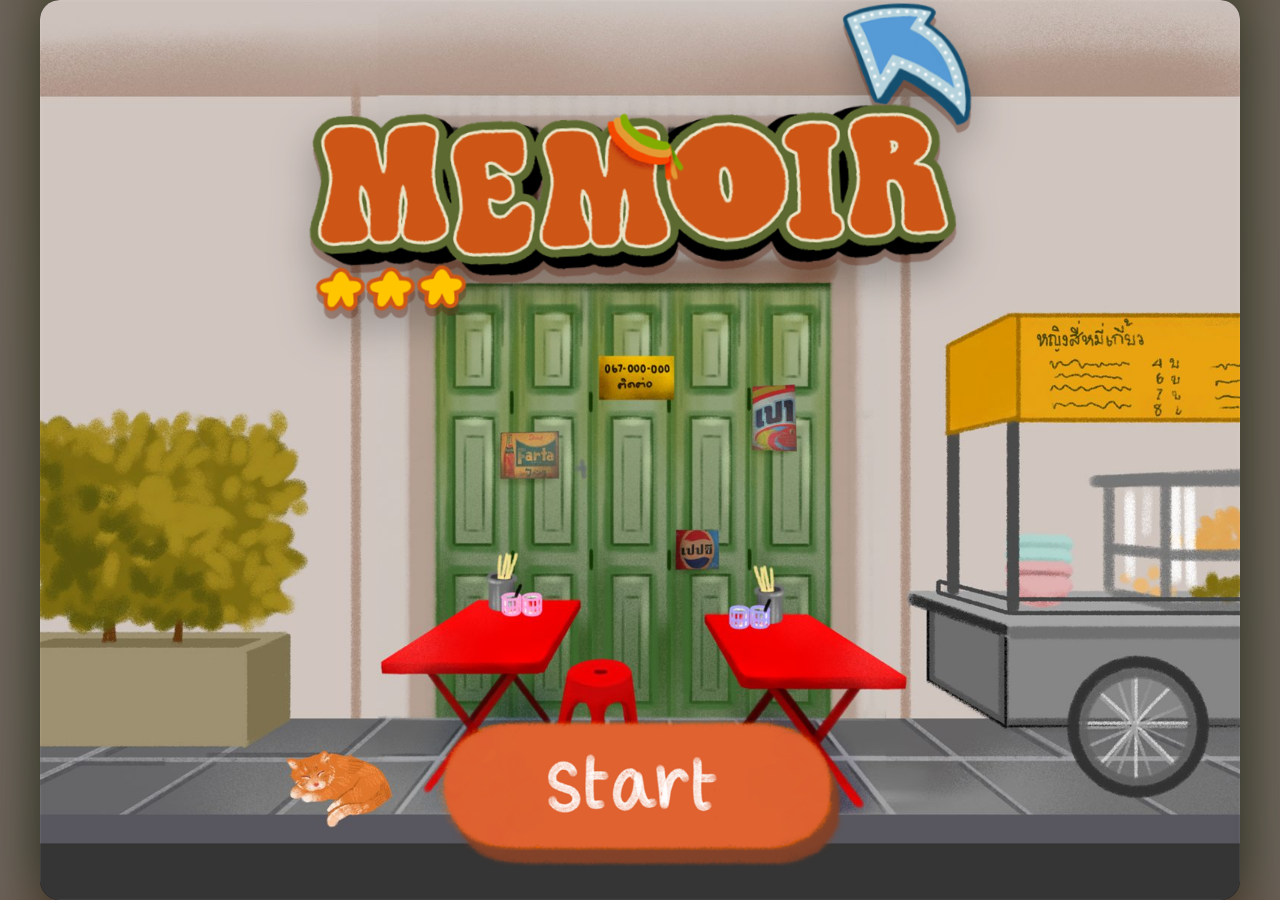
==== commit b8782bf2: "Landscape mode: 4:3 layouts with the landscape art, Decor landscape room, rearranged game screens Co" ====
--- a/index.html
+++ b/index.html
@@ -21,7 +21,7 @@
   <link rel="preconnect" href="https://fonts.gstatic.com" crossorigin>
   <meta http-equiv="Cache-Control" content="no-cache">
   <link rel="stylesheet" href="https://fonts.googleapis.com/css2?family=Itim&display=swap">
-  <link rel="stylesheet" href="css/style.css?v=20261124">
+  <link rel="stylesheet" href="css/style.css?v=20261126">
 </head>
 <body>
   <!-- Fills the space around the stage on iPads / tall phones with a soft copy of the current background -->
@@ -32,44 +32,44 @@
 
     <!-- ===== Cover / title ===== -->
     <section id="screen-cover" class="screen is-active" aria-label="หน้าปก">
-      <img class="layer" src="assets/cover/web/cover_bg.jpg" alt="" draggable="false">
+      <img class="layer" src="assets/cover/web/cover_bg.jpg" data-land-src="assets/land/bg_cover.jpg" alt="" draggable="false">
       <!-- Game logo: upper part of the screen, like a mobile title screen -->
-      <div class="cover-logo" style="left:3%; top:5%; width:94%; height:22.56%">
+      <div class="cover-logo" style="left:3%; top:5%; width:94%; height:22.56%" data-land-box="22,1.5,56,31.9">
         <img src="assets/cover/web/logo.png" alt="MEMOIR" draggable="false">
         <span class="logo-shine" aria-hidden="true"></span>
       </div>
-      <img id="start-normal"  class="layer start-pulse"           src="assets/cover/web/start_normal.png"  alt="" draggable="false">
-      <img id="start-pressed" class="layer start-pulse is-hidden" src="assets/cover/web/start_pressed.png" alt="" draggable="false">
+      <img id="start-normal"  class="layer start-pulse"           src="assets/cover/web/start_normal.png"  data-land-src="assets/land/pieces/cover_start_normal.png" data-land-box="33,80,34,16.2" alt="" draggable="false">
+      <img id="start-pressed" class="layer start-pulse is-hidden" src="assets/cover/web/start_pressed.png" data-land-src="assets/land/pieces/cover_start_pressed.png" data-land-box="33.61,81.53,33.28,14.51" alt="" draggable="false">
       <!-- Invisible hit area over the Start button (a bit larger than the art, easier to tap) -->
       <button id="start-btn" class="hit-area" type="button" aria-label="เริ่มเกม"
-              style="left:24%; top:68.5%; width:55%; height:13%"></button>
+              style="left:24%; top:68.5%; width:55%; height:13%" data-land-box="31,77,38,21"></button>
       <img id="dark-overlay" class="layer overlay" src="assets/cover/web/dark_overlay.png" alt="" draggable="false">
     </section>
 
     <!-- ===== Home (หน้าหลัก) — art from Drive "หน้าหลังstart" (positions: assets/home/web/ui.json) ===== -->
     <section id="screen-home" class="screen" aria-label="หน้าหลัก">
-      <img class="layer" src="assets/home/web/bg.jpg" alt="" draggable="false">
+      <img class="layer" src="assets/home/web/bg.jpg" data-land-src="assets/land/bg_home.jpg" alt="" draggable="false">
       <!-- the stamp menu at the bottom is shared by all menu screens: see #main-nav -->
     </section>
 
     <!-- ===== Game select (หน้าเลือกเกม) ===== -->
     <section id="screen-game-select" class="screen" aria-label="เลือกเกม">
-      <img class="layer" src="assets/game_select/web/bg.jpg" alt="" draggable="false">
+      <img class="layer" src="assets/game_select/web/bg.jpg" data-land-src="assets/land/bg_select.jpg" alt="" draggable="false">
 
       <!-- The 3 game buttons, lifted a little so they clear the stamp menu at the bottom.
            (BACK was removed: the stamp menu now takes the player home.) -->
       <div class="gs-content">
-        <img class="layer press-art" id="art-melody" src="assets/game_select/web/btn_melody.png" alt="" draggable="false" style="--cx:56.5%; --cy:24.5%">
-        <img class="layer press-art" id="art-decor"  src="assets/game_select/web/btn_decor.png"  alt="" draggable="false" style="--cx:44.1%; --cy:49.7%">
-        <img class="layer press-art" id="art-market" src="assets/game_select/web/btn_market.png" alt="" draggable="false" style="--cx:53.4%; --cy:75.9%">
+        <img class="layer press-art" id="art-melody" src="assets/game_select/web/btn_melody.png" data-land-src="assets/land/pieces/game_select_btn_melody.png" data-land-box="35.6,3,36.85,22" alt="" draggable="false" style="--cx:56.5%; --cy:24.5%">
+        <img class="layer press-art" id="art-decor"  src="assets/game_select/web/btn_decor.png"  data-land-src="assets/land/pieces/game_select_btn_decor.png" data-land-box="28.4,28.5,35.2,22" alt="" draggable="false" style="--cx:44.1%; --cy:49.7%">
+        <img class="layer press-art" id="art-market" src="assets/game_select/web/btn_market.png" data-land-src="assets/land/pieces/game_select_btn_market.png" data-land-box="36.25,54,35.5,22" alt="" draggable="false" style="--cx:53.4%; --cy:75.9%">
 
         <!-- Hit areas, matched to each button's art -->
         <button class="hit-area" type="button" data-art="art-melody" data-go="screen-levels-melody"
-                aria-label="Memory Melody" style="left:15%; top:13.5%; width:82.5%; height:22%"></button>
+                aria-label="Memory Melody" style="left:15%; top:13.5%; width:82.5%; height:22%" data-land-box="35.6,3,36.85,22"></button>
         <button class="hit-area" type="button" data-art="art-decor" data-go="screen-levels-decor"
-                aria-label="Memory Decor" style="left:2.5%; top:39%; width:83%; height:21.5%"></button>
+                aria-label="Memory Decor" style="left:2.5%; top:39%; width:83%; height:21.5%" data-land-box="28.4,28.5,35.2,22"></button>
         <button class="hit-area" type="button" data-art="art-market" data-go="screen-levels-market"
-                aria-label="Memory Market" style="left:15%; top:64.5%; width:77%; height:23%"></button>
+                aria-label="Memory Market" style="left:15%; top:64.5%; width:77%; height:23%" data-land-box="36.25,54,35.5,22"></button>
       </div>
     </section>
 
@@ -77,7 +77,7 @@
 
     <!-- ===== Memory Decor: gameplay (js/decor.js) ===== -->
     <section id="screen-decor-game" class="screen" aria-label="Memory Decor">
-      <img class="layer" src="assets/decor/web/room.jpg" alt="" draggable="false">
+      <img class="layer" src="assets/decor/web/room.jpg" data-land-src="assets/land/bg_decor_room.jpg" alt="" draggable="false">
       <div id="decor-items" class="decor-items"></div>
       <div id="decor-flash" class="layer decor-flash"></div>
 
@@ -125,36 +125,36 @@
     <!-- ===== Stamp menu: shown on every menu screen (not during a game). js/main.js marks the current stamp. ===== -->
     <nav id="main-nav" class="main-nav" aria-label="เมนูหลัก" hidden>
       <img class="art-piece press-art nav-stamp" id="nav-games" data-tab="games" src="assets/home/web/tab_games.png" alt="" draggable="false"
-           style="left:2.13%; top:84.27%; width:32.78%; height:14.11%; --cx:50%; --cy:50%">
+           style="left:2.13%; top:84.27%; width:32.78%; height:14.11%; --cx:50%; --cy:50%" data-land-box="25,82,16.67,17">
       <img class="art-piece press-art nav-stamp" id="nav-home" data-tab="home" src="assets/home/web/tab_home.png" alt="" draggable="false"
-           style="left:34.17%; top:84.27%; width:32.78%; height:14.11%; --cx:50%; --cy:50%">
+           style="left:34.17%; top:84.27%; width:32.78%; height:14.11%; --cx:50%; --cy:50%" data-land-box="41.67,82,16.67,17">
       <img class="art-piece press-art nav-stamp" id="nav-rank" data-tab="rank" src="assets/home/web/tab_eval.png" alt="" draggable="false"
-           style="left:66.34%; top:84.4%; width:32.31%; height:14.3%; --cx:50%; --cy:50%">
+           style="left:66.34%; top:84.4%; width:32.31%; height:14.3%; --cx:50%; --cy:50%" data-land-box="58.33,82,16.67,17">
       <button class="hit-area tab-hit" type="button" data-art="nav-games" data-go="screen-game-select"
-              aria-label="เลือกเกม" style="left:1%; top:83.5%; width:33%; height:15.5%"></button>
+              aria-label="เลือกเกม" style="left:1%; top:83.5%; width:33%; height:15.5%" data-land-box="24.5,81,17.67,19"></button>
       <button class="hit-area tab-hit" type="button" data-art="nav-home" data-go="screen-home"
-              aria-label="หน้าหลัก" style="left:34%; top:83.5%; width:32%; height:15.5%"></button>
+              aria-label="หน้าหลัก" style="left:34%; top:83.5%; width:32%; height:15.5%" data-land-box="42.17,81,15.67,19"></button>
       <button class="hit-area tab-hit" type="button" data-art="nav-rank" data-go="screen-rank"
-              aria-label="ผลการประเมิน" style="left:66%; top:83.5%; width:33%; height:15.5%"></button>
+              aria-label="ผลการประเมิน" style="left:66%; top:83.5%; width:33%; height:15.5%" data-land-box="57.83,81,17.67,19"></button>
     </nav>
 
     <!-- Short messages ("toast") shown on any screen -->
     <div id="toast" class="toast" role="status" aria-live="polite"></div>
 
   </main>
-  <script src="js/userstore.js?v=20261124"></script>
-  <script src="js/main.js?v=20261124"></script>
-  <script src="js/theme.js?v=20261124"></script>
-  <script src="js/sound.js?v=20261124"></script>
-  <script src="js/settings.js?v=20261124"></script>
-  <script src="js/wallet.js?v=20261124"></script>
-  <script src="js/quests.js?v=20261124"></script>
-  <script src="js/artui.js?v=20261124"></script>
-  <script src="js/decor.js?v=20261124"></script>
-  <script src="js/melody.js?v=20261124"></script>
-  <script src="js/market.js?v=20261124"></script>
-  <script src="js/rank.js?v=20261124"></script>
-  <script src="js/howto.js?v=20261124"></script>
-  <script src="js/login.js?v=20261124"></script>
+  <script src="js/userstore.js?v=20261126"></script>
+  <script src="js/main.js?v=20261126"></script>
+  <script src="js/theme.js?v=20261126"></script>
+  <script src="js/sound.js?v=20261126"></script>
+  <script src="js/settings.js?v=20261126"></script>
+  <script src="js/wallet.js?v=20261126"></script>
+  <script src="js/quests.js?v=20261126"></script>
+  <script src="js/artui.js?v=20261126"></script>
+  <script src="js/decor.js?v=20261126"></script>
+  <script src="js/melody.js?v=20261126"></script>
+  <script src="js/market.js?v=20261126"></script>
+  <script src="js/rank.js?v=20261126"></script>
+  <script src="js/howto.js?v=20261126"></script>
+  <script src="js/login.js?v=20261126"></script>
 </body>
 </html>
--- a/css/style.css
+++ b/css/style.css
@@ -30,15 +30,12 @@
   --safe-l: env(safe-area-inset-left, 0px);
   --safe-r: env(safe-area-inset-right, 0px);
   --vh: 100vh;                       /* older browsers */
-  --ts: 1.15;                        /* text size for everything written by code (1 = original); set in Settings */
+  --ts: 1.155;                       /* text size for everything written by code (1 = original); set in Settings */
 }
 @supports (height: 100dvh) { :root { --vh: 100dvh; } }   /* real visible height (iOS toolbars) */
 /* ขนาดตัวอักษร (Settings): กลาง / ใหญ่ (default) / ใหญ่มาก */
-html[data-text="m"] { --ts: 1; }
-html[data-text="l"] { --ts: 1.15; }
-html[data-text="xl"] { --ts: 1.32; }
-
-/* 9:16 stage, as large as fits inside the safe area. Children size with cqw/cqh (% of stage).
+
+/* 9:16 stage, as large as fits inside the safe area. Children size with var(--u) / % of the stage.
    Phones: fills the width; tall phones get a little space above/below. iPad: fills the height,
    with the backdrop on the sides. */
 #stage {
@@ -58,6 +55,18 @@
 /* rounded corners when the stage floats in the middle (iPad, desktop) */
 @media (min-aspect-ratio: 10/16) { #stage { border-radius: 2.2vmin; } }
 
+/* Size unit for everything drawn by code: 1% of the stage width in portrait. In landscape the
+   stage is 4:3 (the landscape art), and the unit follows the height instead, so buttons and text
+   keep the same size on the screen instead of growing with the wider stage. */
+:root { --u: 1cqw; }
+html.is-land { --u: 0.75cqh; }
+/* Landscape (html.is-land, set by js/main.js when the screen is wider than tall): 4:3 stage */
+html.is-land #stage {
+  width:  min(var(--avail-w), calc(var(--avail-h) * 4 / 3));
+  height: min(var(--avail-h), calc(var(--avail-w) * 3 / 4));
+  border-radius: 2.2vmin;
+}
+
 /* Backdrop behind the stage: blurred, darker copy of the current screen's background */
 #backdrop {
   position: fixed;
@@ -92,7 +101,7 @@
   border: 0;
   background: transparent;
   cursor: pointer;
-  border-radius: 4cqw;
+  border-radius: calc(4 * var(--u));
 }
 .hit-area:focus-visible {
   outline: 4px solid #fff;
@@ -120,22 +129,22 @@
 /* ---------- Back button (level select screens; no art for it yet) ---------- */
 .back-btn {
   position: absolute;
-  left: 3cqw;
+  left: calc(3 * var(--u));
   top: 2cqh;
-  width: 16cqw;
-  height: 16cqw;
+  width: calc(16 * var(--u));
+  height: calc(16 * var(--u));
   display: flex;
   flex-direction: column;
   align-items: center;
   justify-content: center;
-  gap: 0.2cqw;
+  gap: calc(0.2 * var(--u));
   padding: 0;
-  border: 0.8cqw solid var(--cream);
+  border: calc(0.8 * var(--u)) solid var(--cream);
   border-radius: 50%;
   background: var(--olive);
   color: var(--cream);
   font: inherit;
-  font-size: calc(3.8cqw * var(--ts));
+  font-size: calc(calc(3.8 * var(--u)) * var(--ts));
   font-weight: 700;
   line-height: 1;
   box-shadow: 0 0.5cqh 1.2cqh rgba(0, 0, 0, 0.3);
@@ -143,7 +152,7 @@
   z-index: 5;
   transition: transform 90ms ease-out;
 }
-.back-btn svg { width: 6cqw; height: 6cqw; fill: var(--cream); }
+.back-btn svg { width: calc(6 * var(--u)); height: calc(6 * var(--u)); fill: var(--cream); }
 .back-btn.is-pressed { transform: scale(0.92); }
 .back-btn:focus-visible { outline: 4px solid #fff; outline-offset: 2px; }
 
@@ -161,16 +170,16 @@
 .lv-stars {
   position: absolute;
   transform: translateX(-50%);
-  font-size: calc(5.2cqw * var(--ts));
+  font-size: calc(calc(5.2 * var(--u)) * var(--ts));
   line-height: 1;
-  letter-spacing: 0.4cqw;
+  letter-spacing: calc(0.4 * var(--u));
   white-space: nowrap;
   pointer-events: none;
   color: rgba(255, 255, 255, 0.45);
-  text-shadow: 0 0.3cqw 0.6cqw rgba(0, 0, 0, 0.5);
+  text-shadow: 0 calc(0.3 * var(--u)) calc(0.6 * var(--u)) rgba(0, 0, 0, 0.5);
 }
 .lv-stars .on { color: #ffd23f; }
-.lv-lock { width: 5.6cqw; height: 5.6cqw; object-fit: contain; }
+.lv-lock { width: calc(5.6 * var(--u)); height: calc(5.6 * var(--u)); object-fit: contain; }
 .press-art.is-locked { filter: grayscale(0.85) brightness(0.75); }
 
 /* ---------- Toast ---------- */
@@ -179,12 +188,12 @@
   left: 50%;
   bottom: 14cqh;
   transform: translate(-50%, 2cqh);
-  max-width: 92cqw;
-  padding: 2.6cqw 5cqw;
+  max-width: calc(92 * var(--u));
+  padding: calc(2.6 * var(--u)) calc(5 * var(--u));
   border-radius: 999px;
   background: rgba(40, 28, 16, 0.9);
   color: #fff;
-  font-size: calc(4.6cqw * var(--ts));
+  font-size: calc(calc(4.6 * var(--u)) * var(--ts));
   font-weight: 700;
   text-align: center;
   opacity: 0;
@@ -205,8 +214,8 @@
 .decor-item.is-wrong { animation: shake 400ms ease; }
 @keyframes shake {
   0%, 100% { translate: 0 0; }
-  20% { translate: -1.2cqw 0; } 40% { translate: 1.2cqw 0; }
-  60% { translate: -0.8cqw 0; } 80% { translate: 0.8cqw 0; }
+  20% { translate: calc(-1.2 * var(--u)) 0; } 40% { translate: calc(1.2 * var(--u)) 0; }
+  60% { translate: calc(-0.8 * var(--u)) 0; } 80% { translate: calc(0.8 * var(--u)) 0; }
 }
 
 /* red warning flash (edges of the screen) */
@@ -222,12 +231,12 @@
 .decor-ring {
   position: absolute;
   border-radius: 50%;
-  border: 1.2cqw solid #43c35a;
-  box-shadow: 0 0 2cqw rgba(67, 195, 90, 0.9);
+  border: calc(1.2 * var(--u)) solid #43c35a;
+  box-shadow: 0 0 calc(2 * var(--u)) rgba(67, 195, 90, 0.9);
   pointer-events: none;
   animation: ring-pulse 900ms ease-in-out infinite alternate;
 }
-.decor-ring.is-reveal { border-color: #ffb300; box-shadow: 0 0 2cqw rgba(255, 179, 0, 0.9); }
+.decor-ring.is-reveal { border-color: #ffb300; box-shadow: 0 0 calc(2 * var(--u)) rgba(255, 179, 0, 0.9); }
 @keyframes ring-pulse { from { scale: 0.95; } to { scale: 1.08; } }
 
 /* ---------- Art UI: top bar, start banner, wrong-tap message, popups (js/decor.js) ---------- */
@@ -248,7 +257,7 @@
 .ui-btn:active { transform: scale(0.94); }
 /* the top-bar exit button is drawn small: give it a bigger invisible tap area */
 .ui-hud .ui-btn::before { content: ""; position: absolute; inset: -35%; }
-.ui-btn:focus-visible { outline: 4px solid #fff; outline-offset: 2px; border-radius: 3cqw; }
+.ui-btn:focus-visible { outline: 4px solid #fff; outline-offset: 2px; border-radius: calc(3 * var(--u)); }
 
 /* numbers written onto the art */
 .ui-num {
@@ -259,10 +268,10 @@
   white-space: nowrap;
   pointer-events: none;
 }
-.num-level { font-size: 7cqw; color: #7a2e0e; }
-.num-time  { font-size: 9.5cqw; color: #7a2e0e; }
+.num-level { font-size: calc(7 * var(--u)); color: #7a2e0e; }
+.num-time  { font-size: calc(9.5 * var(--u)); color: #7a2e0e; }
 .num-time.is-low { color: #c8321f; }
-.num-count { font-size: 11.4cqw; color: #ffc61a; text-shadow: 0 0.4cqw 0 rgba(0, 0, 0, 0.15); }
+.num-count { font-size: calc(11.4 * var(--u)); color: #ffc61a; text-shadow: 0 calc(0.4 * var(--u)) 0 rgba(0, 0, 0, 0.15); }
 /* "ใช้เวลา [40] วินาที" — text art on both sides of a number */
 .ui-line {
   position: absolute;
@@ -270,7 +279,7 @@
   display: flex;
   align-items: center;
   justify-content: center;
-  gap: 1.6cqw;
+  gap: calc(1.6 * var(--u));
   pointer-events: none;
 }
 .ui-line img { height: 100%; width: auto; display: block; }
@@ -298,13 +307,13 @@
 /* small text note (after a time-out) */
 .decor-note {
   position: absolute;
-  left: 50%; top: 22cqw;
+  left: 50%; top: calc(22 * var(--u));
   transform: translateX(-50%);
-  padding: 2.4cqw 6cqw;
+  padding: calc(2.4 * var(--u)) calc(6 * var(--u));
   border-radius: 999px;
   background: rgba(40, 28, 16, 0.85);
   color: #fff;
-  font-size: calc(5.4cqw * var(--ts));
+  font-size: calc(calc(5.4 * var(--u)) * var(--ts));
   font-weight: 700;
   white-space: nowrap;
   pointer-events: none;
@@ -323,23 +332,23 @@
 }
 .modal[hidden] { display: none; }
 .modal-card {
-  width: 84cqw;
-  padding: 6cqw 6cqw 5cqw;
-  border-radius: 6cqw;
+  width: calc(84 * var(--u));
+  padding: calc(6 * var(--u)) calc(6 * var(--u)) calc(5 * var(--u));
+  border-radius: calc(6 * var(--u));
   background: var(--cream);
-  border: 1.2cqw solid var(--olive);
+  border: calc(1.2 * var(--u)) solid var(--olive);
   color: #3b2a14;
   text-align: center;
   box-shadow: 0 2cqh 4cqh rgba(0, 0, 0, 0.4);
 }
-.modal-card h2 { font-size: calc(7.4cqw * var(--ts)); margin-bottom: 2cqw; }
-.modal-card p { font-size: calc(5cqw * var(--ts)); line-height: 1.5; }
-.modal-buttons { display: flex; flex-direction: column; gap: 2.6cqw; margin-top: 5cqw; }
+.modal-card h2 { font-size: calc(calc(7.4 * var(--u)) * var(--ts)); margin-bottom: calc(2 * var(--u)); }
+.modal-card p { font-size: calc(calc(5 * var(--u)) * var(--ts)); line-height: 1.5; }
+.modal-buttons { display: flex; flex-direction: column; gap: calc(2.6 * var(--u)); margin-top: calc(5 * var(--u)); }
 .modal-btn {
   font: inherit;
-  font-size: calc(5.6cqw * var(--ts));
+  font-size: calc(calc(5.6 * var(--u)) * var(--ts));
   font-weight: 700;
-  padding: 3.2cqw 4cqw;
+  padding: calc(3.2 * var(--u)) calc(4 * var(--u));
   border: 0;
   border-radius: 999px;
   background: var(--olive);
@@ -363,11 +372,11 @@
   justify-content: center;
   gap: 6cqh;
 }
-.placeholder p { font-size: calc(8cqw * var(--ts)); line-height: 1.4; }
+.placeholder p { font-size: calc(calc(8 * var(--u)) * var(--ts)); line-height: 1.4; }
 .placeholder small { font-size: 0.6em; opacity: 0.7; }
 .placeholder button {
   font: inherit;
-  font-size: calc(6cqw * var(--ts));
+  font-size: calc(calc(6 * var(--u)) * var(--ts));
   padding: 0.6em 1.6em;
   border: 0;
   border-radius: 999px;
@@ -399,11 +408,11 @@
 /* lit: brighter, lifted, glowing */
 .rec.is-lit {
   transform: scale(1.08);
-  filter: brightness(1.3) drop-shadow(0 0 1.5cqw #fff6c8) drop-shadow(0 0 4cqw #ffd23f);
+  filter: brightness(1.3) drop-shadow(0 0 calc(1.5 * var(--u)) #fff6c8) drop-shadow(0 0 calc(4 * var(--u)) #ffd23f);
 }
 /* wrong tap: every record flashes red */
 .rec.is-red {
-  filter: sepia(1) saturate(7) hue-rotate(-40deg) brightness(0.9) drop-shadow(0 0 3cqw #ff2a2a);
+  filter: sepia(1) saturate(7) hue-rotate(-40deg) brightness(0.9) drop-shadow(0 0 calc(3 * var(--u)) #ff2a2a);
   animation: rec-blink 330ms steps(2, jump-none) 3;
 }
 @keyframes rec-blink { 50% { opacity: 0.45; } }
@@ -417,16 +426,16 @@
   flex-direction: column;
   align-items: center;
   justify-content: center;
-  border-radius: 2.5cqw;
+  border-radius: calc(2.5 * var(--u));
   background: #f2994a;
-  border: 0.8cqw solid #7a2e0e;
+  border: calc(0.8 * var(--u)) solid #7a2e0e;
   color: #7a2e0e;
   font-family: "Itim", "Sarabun", "Leelawadee UI", sans-serif;
   line-height: 1;
   pointer-events: none;
 }
-.melody-tries small { font-size: 3.6cqw; }
-.melody-tries b { font-size: 7cqw; font-weight: 400; }
+.melody-tries small { font-size: calc(3.6 * var(--u)); }
+.melody-tries b { font-size: calc(7 * var(--u)); font-weight: 400; }
 
 /* hint at the bottom */
 /* Hint sign at the bottom — same look as the game's own banners
@@ -436,21 +445,21 @@
   position: absolute;
   left: 50%; top: 89.5%;
   transform: translateX(-50%);
-  padding: 2.4cqw 6cqw 2.8cqw;
-  border-radius: 2cqw;
+  padding: calc(2.4 * var(--u)) calc(6 * var(--u)) calc(2.8 * var(--u));
+  border-radius: calc(2 * var(--u));
   background: #cf5a1b;
-  border: 1.1cqw solid #fdf0d5;
-  box-shadow: 0 0.8cqw 0 #8a3510, 0 1.4cqh 2.4cqh rgba(0, 0, 0, 0.35);
+  border: calc(1.1 * var(--u)) solid #fdf0d5;
+  box-shadow: 0 calc(0.8 * var(--u)) 0 #8a3510, 0 1.4cqh 2.4cqh rgba(0, 0, 0, 0.35);
   color: #fdf0d5;
   font-family: "Itim", "Sarabun", "Leelawadee UI", sans-serif;
-  font-size: calc(5.6cqw * var(--ts));
+  font-size: calc(calc(5.6 * var(--u)) * var(--ts));
   line-height: 1.1;
   white-space: nowrap;
   pointer-events: none;
   animation: sign-in 260ms cubic-bezier(.2, 1.4, .4, 1);
 }
 .melody-hint:empty { display: none; }
-.decor-note { top: 22cqw; }
+.decor-note { top: calc(22 * var(--u)); }
 @keyframes sign-in { from { scale: 0.85; opacity: 0; } to { scale: 1; opacity: 1; } }
 
 /* ---------- Cover: big logo (tilted, floating, with a shine) + inviting Start button ---------- */
@@ -458,7 +467,7 @@
   position: absolute;
   pointer-events: none;
   rotate: -3deg;
-  filter: drop-shadow(0 1.2cqw 0 rgba(90, 30, 10, 0.35)) drop-shadow(0 2cqh 2.4cqh rgba(0, 0, 0, 0.3));
+  filter: drop-shadow(0 calc(1.2 * var(--u)) 0 rgba(90, 30, 10, 0.35)) drop-shadow(0 2cqh 2.4cqh rgba(0, 0, 0, 0.3));
   animation: logo-in 800ms cubic-bezier(.2, 1.5, .4, 1) both, logo-float 3.2s 800ms ease-in-out infinite alternate;
 }
 .cover-logo img { display: block; width: 100%; height: 100%; }
@@ -482,7 +491,7 @@
 }
 
 /* ---------- Level select: stars from the art + back button art ---------- */
-.lv-stars img { width: 6.4cqw; height: auto; vertical-align: middle; }
+.lv-stars img { width: calc(6.4 * var(--u)); height: auto; vertical-align: middle; }
 .lv-stars img:not(.on) { filter: grayscale(1) brightness(1.15); opacity: 0.55; }
 .back-art {
   position: absolute;
@@ -528,6 +537,9 @@
 
 /* ---------- Game select: buttons lifted above the stamp menu ---------- */
 .gs-content { position: absolute; inset: 0; transform: translateY(-7%); }
+html.is-land .gs-content { transform: none; }
+/* landscape: button art is cropped to the button, so it presses toward its own middle */
+html.is-land .press-art { transform-origin: 50% 50%; }
 
 /* ---------- Level select: scrolling map ---------- */
 .level-scroll {
@@ -561,7 +573,7 @@
 /* art drawn under an invisible tap area (game select, level buttons, Start, stamp menu) */
 .press-art.is-hover:not(.is-pressed):not(.is-locked) {
   transform: scale(1.04);
-  filter: brightness(1.08) drop-shadow(0 0 1.6cqw rgba(255, 244, 200, 0.85));
+  filter: brightness(1.08) drop-shadow(0 0 calc(1.6 * var(--u)) rgba(255, 244, 200, 0.85));
 }
 .press-art.is-locked.is-hover { filter: grayscale(0.85) brightness(0.85); }
 .nav-stamp.is-hover:not(.is-pressed) {
@@ -571,15 +583,15 @@
 @media (hover: hover) and (pointer: fine) {
   .ui-btn:hover:not(:active) {
     transform: scale(1.05);
-    filter: brightness(1.08) drop-shadow(0 0 1.4cqw rgba(255, 244, 200, 0.9));
+    filter: brightness(1.08) drop-shadow(0 0 calc(1.4 * var(--u)) rgba(255, 244, 200, 0.9));
   }
   .back-art:hover:not(:active) {
     transform: scale(1.1);
-    filter: brightness(1.1) drop-shadow(0 0 1.4cqw rgba(255, 244, 200, 0.9));
+    filter: brightness(1.1) drop-shadow(0 0 calc(1.4 * var(--u)) rgba(255, 244, 200, 0.9));
   }
   .rec:hover:not(:active):not(.is-lit):not(.is-red) {
     transform: scale(1.04);
-    filter: brightness(1.1) drop-shadow(0 0 2cqw rgba(255, 255, 255, 0.75));
+    filter: brightness(1.1) drop-shadow(0 0 calc(2 * var(--u)) rgba(255, 255, 255, 0.75));
   }
   .modal-btn:hover, .placeholder button:hover {
     filter: brightness(1.1);
@@ -589,7 +601,7 @@
 /* Start button on the cover */
 #start-normal.is-hover, #start-pressed.is-hover {
   transform: scale(1.04);
-  filter: brightness(1.08) drop-shadow(0 0 1.6cqw rgba(255, 244, 200, 0.85));
+  filter: brightness(1.08) drop-shadow(0 0 calc(1.6 * var(--u)) rgba(255, 244, 200, 0.85));
   transition: transform 140ms ease-out, filter 140ms ease-out;
 }
 
@@ -607,10 +619,10 @@
 /* fruit icon (image when it arrives, else coloured ball with emoji) */
 .mk-icon {
   display: inline-flex; align-items: center; justify-content: center;
-  width: var(--s, 9cqw); height: var(--s, 9cqw);
+  width: var(--s, calc(9 * var(--u))); height: var(--s, calc(9 * var(--u)));
   border-radius: 50%;
-  font-size: calc(var(--s, 9cqw) * 0.62); line-height: 1;
-  box-shadow: inset 0 -0.6cqw 0 rgba(0, 0, 0, 0.18), 0 0.4cqw 0 rgba(90, 40, 10, 0.3);
+  font-size: calc(var(--s, calc(9 * var(--u))) * 0.62); line-height: 1;
+  box-shadow: inset 0 calc(-0.6 * var(--u)) 0 rgba(0, 0, 0, 0.18), 0 calc(0.4 * var(--u)) 0 rgba(90, 40, 10, 0.3);
   flex: none;
 }
 img.mk-icon { object-fit: contain; box-shadow: none; border-radius: 0; }
@@ -619,14 +631,14 @@
 .mk-counters {
   position: absolute; left: 2.5%; top: 8.6%; width: 73%; height: 5.4%;
   display: flex; align-items: center; justify-content: space-between;
-  padding: 0 1.6cqw;
-  border-radius: 3cqw;
+  padding: 0 calc(1.6 * var(--u));
+  border-radius: calc(3 * var(--u));
   background: rgba(253, 240, 213, 0.92);
-  border: 0.8cqw solid #7a2e0e;
+  border: calc(0.8 * var(--u)) solid #7a2e0e;
   pointer-events: none;
 }
-.mk-chip { display: flex; align-items: center; gap: 0.6cqw; color: #7a2e0e; font-size: 5.4cqw; --s: 6.6cqw; }
-.mk-chip b { font-weight: 400; min-width: 3cqw; }
+.mk-chip { display: flex; align-items: center; gap: calc(0.6 * var(--u)); color: #7a2e0e; font-size: calc(5.4 * var(--u)); --s: calc(6.6 * var(--u)); }
+.mk-chip b { font-weight: 400; min-width: calc(3 * var(--u)); }
 .mk-chip.is-bump b { animation: chip-bump 420ms cubic-bezier(.2, 1.8, .4, 1); }
 @keyframes chip-bump { 40% { scale: 1.7; color: #d2491b; } }
 
@@ -634,9 +646,9 @@
 .mk-next {
   position: absolute; left: 78%; top: 8.6%; width: 19.5%; height: 11%;
   display: flex; flex-direction: column; align-items: center; justify-content: center; gap: 0.4cqh;
-  border-radius: 3cqw;
-  background: #f2994a; border: 0.8cqw solid #7a2e0e;
-  color: #7a2e0e; font-size: calc(4cqw * var(--ts)); line-height: 1; --s: 10cqw;
+  border-radius: calc(3 * var(--u));
+  background: #f2994a; border: calc(0.8 * var(--u)) solid #7a2e0e;
+  color: #7a2e0e; font-size: calc(calc(4 * var(--u)) * var(--ts)); line-height: 1; --s: calc(10 * var(--u));
   pointer-events: none;
 }
 .mk-next[hidden] { display: none; }
@@ -645,25 +657,25 @@
 .mk-quest {
   position: absolute; left: 50%; top: 24%; translate: -50% 0;
   width: 78%;
-  padding: 3cqw 5cqw 4cqw;
-  border-radius: 4cqw;
+  padding: calc(3 * var(--u)) calc(5 * var(--u)) calc(4 * var(--u));
+  border-radius: calc(4 * var(--u));
   background: #fffaf0;
-  border: 1.2cqw solid #cf5a1b;
-  box-shadow: 0 1.2cqw 0 #8a3510, 0 2cqh 4cqh rgba(0, 0, 0, 0.35);
+  border: calc(1.2 * var(--u)) solid #cf5a1b;
+  box-shadow: 0 calc(1.2 * var(--u)) 0 #8a3510, 0 2cqh 4cqh rgba(0, 0, 0, 0.35);
   color: #7a2e0e; text-align: center;
   pointer-events: none;
   animation: sign-in 300ms cubic-bezier(.2, 1.4, .4, 1);
   z-index: 2;
 }
 .mk-quest[hidden] { display: none; }
-.mk-quest h3 { font-weight: 400; font-size: calc(7cqw * var(--ts)); margin: 0 0 2cqw; }
-.mk-quest ul { list-style: none; margin: 0; padding: 0; display: flex; flex-direction: column; gap: 2.4cqw; }
-.mk-quest li { display: flex; align-items: center; justify-content: center; gap: 3cqw; font-size: calc(10cqw * var(--ts)); --s: 15cqw; }
-.mk-quest li span.n { min-width: 12cqw; text-align: left; }
+.mk-quest h3 { font-weight: 400; font-size: calc(calc(7 * var(--u)) * var(--ts)); margin: 0 0 calc(2 * var(--u)); }
+.mk-quest ul { list-style: none; margin: 0; padding: 0; display: flex; flex-direction: column; gap: calc(2.4 * var(--u)); }
+.mk-quest li { display: flex; align-items: center; justify-content: center; gap: calc(3 * var(--u)); font-size: calc(calc(10 * var(--u)) * var(--ts)); --s: calc(15 * var(--u)); }
+.mk-quest li span.n { min-width: calc(12 * var(--u)); text-align: left; }
 .mk-quest .mk-count {
-  margin: 3cqw auto 0; width: 13cqw; height: 13cqw; border-radius: 50%;
+  margin: calc(3 * var(--u)) auto 0; width: calc(13 * var(--u)); height: calc(13 * var(--u)); border-radius: 50%;
   display: flex; align-items: center; justify-content: center;
-  background: #cf5a1b; color: #fdf0d5; font-size: calc(8cqw * var(--ts));
+  background: #cf5a1b; color: #fdf0d5; font-size: calc(calc(8 * var(--u)) * var(--ts));
 }
 
 .mk-hint { top: 50% !important; }
@@ -682,124 +694,124 @@
 .rk-card {
   position: absolute;
   background: #ebe2c4;
-  border-radius: 3cqw;
-  box-shadow: 0 0.8cqw 0 rgba(90, 58, 30, 0.25), 0 1.5cqh 3cqh rgba(20, 40, 60, 0.25);
-  padding: 2.4cqw 3cqw;
+  border-radius: calc(3 * var(--u));
+  box-shadow: 0 calc(0.8 * var(--u)) 0 rgba(90, 58, 30, 0.25), 0 1.5cqh 3cqh rgba(20, 40, 60, 0.25);
+  padding: calc(2.4 * var(--u)) calc(3 * var(--u));
   color: #5a3a1e;
   overflow: hidden;
   font: inherit;
   text-align: left;
 }
 button.rk-card { border: 0; cursor: pointer; }
-.rk-card h3 { margin: 0 0 1.2cqw; font-size: calc(4.4cqw * var(--ts)); font-weight: 400; color: #8a3510; }
+.rk-card h3 { margin: 0 0 calc(1.2 * var(--u)); font-size: calc(calc(4.4 * var(--u)) * var(--ts)); font-weight: 400; color: #8a3510; }
 .rk-muted { color: #9a8166; }
 .rk-center { text-align: center; }
 
 /* tab buttons on the pier */
 .rk-tab { position: absolute; padding: 0; border: 0; background: none; cursor: pointer; transition: transform 140ms ease-out, filter 140ms ease-out; }
 .rk-tab img { width: 100%; height: 100%; display: block; pointer-events: none; }
-.rk-tab.is-current { transform: translateY(-1.2cqh) scale(1.06); filter: drop-shadow(0 0 1.6cqw rgba(255, 244, 200, 0.95)); }
+.rk-tab.is-current { transform: translateY(-1.2cqh) scale(1.06); filter: drop-shadow(0 0 calc(1.6 * var(--u)) rgba(255, 244, 200, 0.95)); }
 .rk-tab:active { transform: scale(0.95); }
 
 /* doctor / player switch (for the presentation) */
 .rk-role {
   position: absolute; right: 2.5%; top: 0.6%;
-  display: flex; padding: 0.6cqw; gap: 0.6cqw;
+  display: flex; padding: calc(0.6 * var(--u)); gap: calc(0.6 * var(--u));
   border-radius: 99px; background: rgba(255, 250, 235, 0.85);
-  box-shadow: 0 0.5cqw 1.5cqw rgba(0, 0, 0, 0.2);
+  box-shadow: 0 calc(0.5 * var(--u)) calc(1.5 * var(--u)) rgba(0, 0, 0, 0.2);
   z-index: 8;
 }
-.rk-role button { border: 0; border-radius: 99px; padding: 0.6cqw 2.6cqw; font: inherit; font-size: calc(3.2cqw * var(--ts)); background: none; color: #7a5a3a; cursor: pointer; }
+.rk-role button { border: 0; border-radius: 99px; padding: calc(0.6 * var(--u)) calc(2.6 * var(--u)); font: inherit; font-size: calc(calc(3.2 * var(--u)) * var(--ts)); background: none; color: #7a5a3a; cursor: pointer; }
 .rk-role button.is-on { background: #e0612f; color: #fff; }
 
 /* MENU */
 .rk-avatar { position: absolute; border-radius: 50%; background: #c5ddd4; display: flex; align-items: center; justify-content: center;
-  box-shadow: 0 0.8cqw 0 rgba(90, 58, 30, 0.2); }
+  box-shadow: 0 calc(0.8 * var(--u)) 0 rgba(90, 58, 30, 0.2); }
 .rk-avatar svg { width: 62%; height: 62%; fill: #7fa89a; }
-.rk-profile p { margin: 0.6cqw 0; font-size: calc(3.8cqw * var(--ts)); }
-.rk-profile b { color: #e0612f; font-weight: 400; font-size: calc(5cqw * var(--ts)); }
-
-.rk-mini-cal h3 { font-size: calc(3.8cqw * var(--ts)); margin-bottom: 0.6cqw; }
-.rk-mini-grid { display: grid; grid-template-columns: repeat(7, 1fr); gap: 0.3cqw; text-align: center; font-size: calc(2.5cqw * var(--ts)); line-height: 1.55; }
+.rk-profile p { margin: calc(0.6 * var(--u)) 0; font-size: calc(calc(3.8 * var(--u)) * var(--ts)); }
+.rk-profile b { color: #e0612f; font-weight: 400; font-size: calc(calc(5 * var(--u)) * var(--ts)); }
+
+.rk-mini-cal h3 { font-size: calc(calc(3.8 * var(--u)) * var(--ts)); margin-bottom: calc(0.6 * var(--u)); }
+.rk-mini-grid { display: grid; grid-template-columns: repeat(7, 1fr); gap: calc(0.3 * var(--u)); text-align: center; font-size: calc(calc(2.5 * var(--u)) * var(--ts)); line-height: 1.55; }
 .rk-mini-grid .dow { color: #b08a5a; }
-.rk-mini-grid span.today { outline: 0.4cqw solid #e0612f; border-radius: 1cqw; }
-.rk-mini-grid span.has { border-radius: 1cqw; }
-
-.rk-streak h3 { font-size: calc(3.8cqw * var(--ts)); }
-.rk-streak-row { display: flex; justify-content: space-between; align-items: baseline; gap: 1cqw; font-size: calc(3.1cqw * var(--ts)); padding: 0.7cqw 0; border-bottom: 0.3cqw dashed rgba(90, 58, 30, 0.2); }
+.rk-mini-grid span.today { outline: calc(0.4 * var(--u)) solid #e0612f; border-radius: calc(1 * var(--u)); }
+.rk-mini-grid span.has { border-radius: calc(1 * var(--u)); }
+
+.rk-streak h3 { font-size: calc(calc(3.8 * var(--u)) * var(--ts)); }
+.rk-streak-row { display: flex; justify-content: space-between; align-items: baseline; gap: calc(1 * var(--u)); font-size: calc(calc(3.1 * var(--u)) * var(--ts)); padding: calc(0.7 * var(--u)) 0; border-bottom: calc(0.3 * var(--u)) dashed rgba(90, 58, 30, 0.2); }
 .rk-streak-row span { white-space: nowrap; overflow: hidden; text-overflow: ellipsis; }
-.rk-streak-row b { font-weight: 400; font-size: calc(4cqw * var(--ts)); color: #e0612f; white-space: nowrap; }
+.rk-streak-row b { font-weight: 400; font-size: calc(calc(4 * var(--u)) * var(--ts)); color: #e0612f; white-space: nowrap; }
 .rk-streak-row b.is-zero { color: #b8a58c; }
 
 .rk-graph { display: flex; flex-direction: column; }
 .rk-bars { flex: 1; display: flex; flex-direction: column; justify-content: space-around; }
-.rk-bar-row { display: grid; grid-template-columns: 24% 1fr auto; align-items: center; gap: 1.2cqw; border: 0; background: none; padding: 0.6cqw 0; font: inherit; color: inherit; cursor: pointer; text-align: left; border-radius: 1.4cqw; }
+.rk-bar-row { display: grid; grid-template-columns: 24% 1fr auto; align-items: center; gap: calc(1.2 * var(--u)); border: 0; background: none; padding: calc(0.6 * var(--u)) 0; font: inherit; color: inherit; cursor: pointer; text-align: left; border-radius: calc(1.4 * var(--u)); }
 .rk-bar-row:hover { background: rgba(255, 255, 255, 0.45); }
-.rk-bar-name { font-size: calc(2.7cqw * var(--ts)); line-height: 1.15; overflow: hidden; text-decoration: underline dotted rgba(90, 58, 30, 0.4); }
-.rk-bar-track { position: relative; display: block; height: 3.6cqw; border-radius: 99px; background: rgba(90, 58, 30, 0.12); overflow: hidden; }
+.rk-bar-name { font-size: calc(calc(2.7 * var(--u)) * var(--ts)); line-height: 1.15; overflow: hidden; text-decoration: underline dotted rgba(90, 58, 30, 0.4); }
+.rk-bar-track { position: relative; display: block; height: calc(3.6 * var(--u)); border-radius: 99px; background: rgba(90, 58, 30, 0.12); overflow: hidden; }
 .rk-bar-fill { position: absolute; left: 0; top: 0; bottom: 0; border-radius: 99px; transition: width 600ms ease-out; }
-.rk-none { position: absolute; left: 1.4cqw; top: 50%; translate: 0 -50%; font-style: normal; font-size: calc(2.3cqw * var(--ts)); color: #a08a70; white-space: nowrap; }
-.rk-bar-val { font-size: calc(3cqw * var(--ts)); min-width: 9cqw; text-align: right; }
-.rk-bar-val em { display: block; font-style: normal; font-size: calc(2.3cqw * var(--ts)); }
+.rk-none { position: absolute; left: calc(1.4 * var(--u)); top: 50%; translate: 0 -50%; font-style: normal; font-size: calc(calc(2.3 * var(--u)) * var(--ts)); color: #a08a70; white-space: nowrap; }
+.rk-bar-val { font-size: calc(calc(3 * var(--u)) * var(--ts)); min-width: calc(9 * var(--u)); text-align: right; }
+.rk-bar-val em { display: block; font-style: normal; font-size: calc(calc(2.3 * var(--u)) * var(--ts)); }
 .rk-bar-val em.up { color: #3f8f4f; }
 .rk-bar-val em.down { color: #c0392b; }
-.rk-axis { display: flex; justify-content: space-between; margin-left: 26%; margin-right: 10cqw; font-size: calc(2.2cqw * var(--ts)); color: #a08a70; }
-
-.rk-chat-item { display: flex; align-items: center; gap: 1.6cqw; width: 100%; border: 0; background: rgba(255, 255, 255, 0.5); border-radius: 2cqw; padding: 1.4cqw; margin-bottom: 1.4cqw; font: inherit; color: inherit; cursor: pointer; text-align: left; }
+.rk-axis { display: flex; justify-content: space-between; margin-left: 26%; margin-right: calc(10 * var(--u)); font-size: calc(calc(2.2 * var(--u)) * var(--ts)); color: #a08a70; }
+
+.rk-chat-item { display: flex; align-items: center; gap: calc(1.6 * var(--u)); width: 100%; border: 0; background: rgba(255, 255, 255, 0.5); border-radius: calc(2 * var(--u)); padding: calc(1.4 * var(--u)); margin-bottom: calc(1.4 * var(--u)); font: inherit; color: inherit; cursor: pointer; text-align: left; }
 .rk-chat-item:hover { background: rgba(255, 255, 255, 0.85); }
 .rk-chat-txt { min-width: 0; display: flex; flex-direction: column; }
-.rk-chat-txt b { font-weight: 400; font-size: calc(3cqw * var(--ts)); white-space: nowrap; overflow: hidden; text-overflow: ellipsis; }
-.rk-chat-txt small { font-size: calc(2.5cqw * var(--ts)); color: #8a735a; white-space: nowrap; overflow: hidden; text-overflow: ellipsis; }
-.rk-dot { flex: none; width: 7cqw; height: 7cqw; border-radius: 50%; color: #fff; display: inline-flex; align-items: center; justify-content: center; font-size: calc(3.6cqw * var(--ts)); }
-.rk-dot.has-pic { overflow: hidden; background: #f6e7c8 !important; border: 0.4cqw solid #fff; }
+.rk-chat-txt b { font-weight: 400; font-size: calc(calc(3 * var(--u)) * var(--ts)); white-space: nowrap; overflow: hidden; text-overflow: ellipsis; }
+.rk-chat-txt small { font-size: calc(calc(2.5 * var(--u)) * var(--ts)); color: #8a735a; white-space: nowrap; overflow: hidden; text-overflow: ellipsis; }
+.rk-dot { flex: none; width: calc(7 * var(--u)); height: calc(7 * var(--u)); border-radius: 50%; color: #fff; display: inline-flex; align-items: center; justify-content: center; font-size: calc(calc(3.6 * var(--u)) * var(--ts)); }
+.rk-dot.has-pic { overflow: hidden; background: #f6e7c8 !important; border: calc(0.4 * var(--u)) solid #fff; }
 .rk-dot.has-pic img { width: 100%; height: 100%; object-fit: cover; object-position: 50% 12%; }
-.rk-dot.big { width: 11cqw; height: 11cqw; font-size: calc(5.4cqw * var(--ts)); }
+.rk-dot.big { width: calc(11 * var(--u)); height: calc(11 * var(--u)); font-size: calc(calc(5.4 * var(--u)) * var(--ts)); }
 
 /* patient list */
-.rk-row { display: flex; align-items: center; gap: 3cqw; }
+.rk-row { display: flex; align-items: center; gap: calc(3 * var(--u)); }
 .rk-row:hover { filter: brightness(1.04); }
-.rk-row.is-empty { justify-content: center; color: #b8a58c; font-size: calc(4cqw * var(--ts)); opacity: 0.7; }
-.rk-row-main { flex: 1; min-width: 0; display: flex; flex-direction: column; gap: 0.6cqw; }
-.rk-row-main b { font-weight: 400; font-size: calc(4.6cqw * var(--ts)); }
-.rk-row-main small { font-size: calc(3cqw * var(--ts)); color: #8a735a; }
+.rk-row.is-empty { justify-content: center; color: #b8a58c; font-size: calc(calc(4 * var(--u)) * var(--ts)); opacity: 0.7; }
+.rk-row-main { flex: 1; min-width: 0; display: flex; flex-direction: column; gap: calc(0.6 * var(--u)); }
+.rk-row-main b { font-weight: 400; font-size: calc(calc(4.6 * var(--u)) * var(--ts)); }
+.rk-row-main small { font-size: calc(calc(3 * var(--u)) * var(--ts)); color: #8a735a; }
 .rk-row-side { display: flex; flex-direction: column; align-items: flex-end; }
-.rk-row-side b { font-weight: 400; font-size: calc(5cqw * var(--ts)); color: #e0612f; }
-.rk-row-side small { font-size: calc(3cqw * var(--ts)); }
+.rk-row-side b { font-weight: 400; font-size: calc(calc(5 * var(--u)) * var(--ts)); color: #e0612f; }
+.rk-row-side small { font-size: calc(calc(3 * var(--u)) * var(--ts)); }
 
 /* chat */
-.rk-chat { display: flex; flex-direction: column; padding: 2.4cqw; }
-.rk-chat-heads { display: flex; flex-wrap: wrap; gap: 1.6cqw; margin-bottom: 1.6cqw; }
+.rk-chat { display: flex; flex-direction: column; padding: calc(2.4 * var(--u)); }
+.rk-chat-heads { display: flex; flex-wrap: wrap; gap: calc(1.6 * var(--u)); margin-bottom: calc(1.6 * var(--u)); }
 .rk-chat-heads .rk-chat-head { flex: 1 1 40%; min-width: 0; }
 .rk-chat-head span:last-child { white-space: nowrap; overflow: hidden; text-overflow: ellipsis; }
-.rk-chat-empty { margin: auto 0; font-size: calc(3.6cqw * var(--ts)); }
-.rk-chat-head { flex: 1; display: flex; align-items: center; gap: 1.4cqw; border: 0.4cqw solid transparent; border-radius: 2.4cqw; background: rgba(255, 255, 255, 0.5); padding: 1.2cqw; font: inherit; font-size: calc(3.1cqw * var(--ts)); color: inherit; cursor: pointer; }
+.rk-chat-empty { margin: auto 0; font-size: calc(calc(3.6 * var(--u)) * var(--ts)); }
+.rk-chat-head { flex: 1; display: flex; align-items: center; gap: calc(1.4 * var(--u)); border: calc(0.4 * var(--u)) solid transparent; border-radius: calc(2.4 * var(--u)); background: rgba(255, 255, 255, 0.5); padding: calc(1.2 * var(--u)); font: inherit; font-size: calc(calc(3.1 * var(--u)) * var(--ts)); color: inherit; cursor: pointer; }
 .rk-chat-head.is-on { border-color: #e0612f; background: #fff8e8; }
-.rk-chat-log { flex: 1; overflow-y: auto; display: flex; flex-direction: column; gap: 1.6cqw; padding: 1.6cqw; background: rgba(255, 255, 255, 0.45); border-radius: 2.4cqw; }
-.rk-bubble { max-width: 78%; padding: 1.6cqw 2.6cqw; border-radius: 3cqw; font-size: calc(3.6cqw * var(--ts)); line-height: 1.35; word-break: break-word; }
-.rk-bubble time { display: block; font-size: calc(2.3cqw * var(--ts)); opacity: 0.65; margin-top: 0.4cqw; text-align: right; }
-.rk-bubble.them { align-self: flex-start; background: #fff; border-bottom-left-radius: 0.8cqw; }
-.rk-bubble.me { align-self: flex-end; background: #e0612f; color: #fff; border-bottom-right-radius: 0.8cqw; }
-.rk-typing i { display: inline-block; width: 1.4cqw; height: 1.4cqw; margin: 0 0.4cqw; border-radius: 50%; background: #b8a58c; animation: rk-dot 1s infinite; }
+.rk-chat-log { flex: 1; overflow-y: auto; display: flex; flex-direction: column; gap: calc(1.6 * var(--u)); padding: calc(1.6 * var(--u)); background: rgba(255, 255, 255, 0.45); border-radius: calc(2.4 * var(--u)); }
+.rk-bubble { max-width: 78%; padding: calc(1.6 * var(--u)) calc(2.6 * var(--u)); border-radius: calc(3 * var(--u)); font-size: calc(calc(3.6 * var(--u)) * var(--ts)); line-height: 1.35; word-break: break-word; }
+.rk-bubble time { display: block; font-size: calc(calc(2.3 * var(--u)) * var(--ts)); opacity: 0.65; margin-top: calc(0.4 * var(--u)); text-align: right; }
+.rk-bubble.them { align-self: flex-start; background: #fff; border-bottom-left-radius: calc(0.8 * var(--u)); }
+.rk-bubble.me { align-self: flex-end; background: #e0612f; color: #fff; border-bottom-right-radius: calc(0.8 * var(--u)); }
+.rk-typing i { display: inline-block; width: calc(1.4 * var(--u)); height: calc(1.4 * var(--u)); margin: 0 calc(0.4 * var(--u)); border-radius: 50%; background: #b8a58c; animation: rk-dot 1s infinite; }
 .rk-typing i:nth-child(2) { animation-delay: 0.15s; }
 .rk-typing i:nth-child(3) { animation-delay: 0.3s; }
-@keyframes rk-dot { 50% { transform: translateY(-0.8cqw); opacity: 0.5; } }
-.rk-chat-form { display: flex; gap: 1.6cqw; margin-top: 1.6cqw; }
-.rk-chat-form input { flex: 1; min-width: 0; border: 0.4cqw solid #d8c9a0; border-radius: 99px; padding: 1.8cqw 3cqw; font: inherit; font-size: max(16px, calc(3.8cqw * var(--ts)));   /* 16px+: iPhone does not zoom in when typing */ background: #fff; color: #5a3a1e; }
-.rk-chat-form button { border: 0; border-radius: 99px; padding: 0 4.4cqw; background: #e0612f; color: #fff; font: inherit; font-size: calc(3.8cqw * var(--ts)); cursor: pointer; }
+@keyframes rk-dot { 50% { transform: translateY(calc(-0.8 * var(--u))); opacity: 0.5; } }
+.rk-chat-form { display: flex; gap: calc(1.6 * var(--u)); margin-top: calc(1.6 * var(--u)); }
+.rk-chat-form input { flex: 1; min-width: 0; border: calc(0.4 * var(--u)) solid #d8c9a0; border-radius: 99px; padding: calc(1.8 * var(--u)) calc(3 * var(--u)); font: inherit; font-size: max(16px, calc(calc(3.8 * var(--u)) * var(--ts)));   /* 16px+: iPhone does not zoom in when typing */ background: #fff; color: #5a3a1e; }
+.rk-chat-form button { border: 0; border-radius: 99px; padding: 0 calc(4.4 * var(--u)); background: #e0612f; color: #fff; font: inherit; font-size: calc(calc(3.8 * var(--u)) * var(--ts)); cursor: pointer; }
 
 /* popups (skills, calendar) */
 .rk-sheet { position: absolute; inset: 0; z-index: 10; background: rgba(20, 30, 40, 0.5); display: flex; align-items: center; justify-content: center; }
 .rk-sheet-card {
   position: relative; width: 92%; max-height: 92%; overflow-y: auto;
-  background: #f4ecd2; border-radius: 4cqw; padding: 4cqw;
+  background: #f4ecd2; border-radius: calc(4 * var(--u)); padding: calc(4 * var(--u));
   box-shadow: 0 2cqh 5cqh rgba(0, 0, 0, 0.35);
   animation: sign-in 240ms cubic-bezier(.2, 1.3, .4, 1);
 }
-.rk-sheet-card h2 { margin: 0 8cqw 2cqw 0; font-size: calc(6cqw * var(--ts)); font-weight: 400; color: #8a3510; }
-.rk-close { position: absolute; right: 2.4cqw; top: 2.4cqw; width: 8cqw; height: 8cqw; border: 0; border-radius: 50%; background: #e7dcb9; color: #5a3a1e; font-size: calc(4cqw * var(--ts)); cursor: pointer; }
-.rk-btn { border: 0.4cqw solid #d0bf94; border-radius: 99px; background: #fff8e8; color: #5a3a1e; font: inherit; font-size: calc(3.8cqw * var(--ts)); padding: 1.4cqw 4cqw; cursor: pointer; }
-.rk-btn.primary { background: #e0612f; border-color: #e0612f; color: #fff; display: block; width: 100%; margin-top: 3cqw; padding: 2.2cqw; font-size: calc(4.4cqw * var(--ts)); }
-.rk-btn.small { font-size: calc(3.2cqw * var(--ts)); padding: 0.8cqw 2.8cqw; }
+.rk-sheet-card h2 { margin: 0 calc(8 * var(--u)) calc(2 * var(--u)) 0; font-size: calc(calc(6 * var(--u)) * var(--ts)); font-weight: 400; color: #8a3510; }
+.rk-close { position: absolute; right: calc(2.4 * var(--u)); top: calc(2.4 * var(--u)); width: calc(8 * var(--u)); height: calc(8 * var(--u)); border: 0; border-radius: 50%; background: #e7dcb9; color: #5a3a1e; font-size: calc(calc(4 * var(--u)) * var(--ts)); cursor: pointer; }
+.rk-btn { border: calc(0.4 * var(--u)) solid #d0bf94; border-radius: 99px; background: #fff8e8; color: #5a3a1e; font: inherit; font-size: calc(calc(3.8 * var(--u)) * var(--ts)); padding: calc(1.4 * var(--u)) calc(4 * var(--u)); cursor: pointer; }
+.rk-btn.primary { background: #e0612f; border-color: #e0612f; color: #fff; display: block; width: 100%; margin-top: calc(3 * var(--u)); padding: calc(2.2 * var(--u)); font-size: calc(calc(4.4 * var(--u)) * var(--ts)); }
+.rk-btn.small { font-size: calc(calc(3.2 * var(--u)) * var(--ts)); padding: calc(0.8 * var(--u)) calc(2.8 * var(--u)); }
 .rk-btn.danger { color: #c0392b; border-color: #e8b4ab; }
 .rk-btn.danger.is-confirm { background: #c0392b; border-color: #c0392b; color: #fff; }
 .rk-btn:hover { filter: brightness(1.05); }
@@ -810,56 +822,56 @@
 .rk-radar .spoke { stroke: rgba(90, 58, 30, 0.18); }
 .rk-radar text { font-size: 14px; fill: #5a3a1e; font-family: "Itim", sans-serif; }
 .rk-radar .area { fill-opacity: 0.35; stroke-width: 2.5; }
-.rk-skill-sum p { margin: 1cqw 0; font-size: calc(4cqw * var(--ts)); }
+.rk-skill-sum p { margin: calc(1 * var(--u)) 0; font-size: calc(calc(4 * var(--u)) * var(--ts)); }
 /* player: my own results (spider chart in the big panel) */
-.rk-my { overflow-y: auto; padding: 3.4cqw 4cqw; }
-.rk-my-title { text-align: center; font-size: calc(5.6cqw * var(--ts)) !important; margin-bottom: 0 !important; }
+.rk-my { overflow-y: auto; padding: calc(3.4 * var(--u)) calc(4 * var(--u)); }
+.rk-my-title { text-align: center; font-size: calc(calc(5.6 * var(--u)) * var(--ts)) !important; margin-bottom: 0 !important; }
 .rk-my .rk-radar { width: 100%; }
-.rk-my .rk-muted.rk-center { margin-top: 30%; font-size: calc(4.2cqw * var(--ts)); line-height: 1.5; }
-.rk-tag { display: inline-block; border-radius: 99px; padding: 0.2cqw 2.2cqw; font-size: calc(3.2cqw * var(--ts)); color: #fff; margin-right: 1cqw; }
+.rk-my .rk-muted.rk-center { margin-top: 30%; font-size: calc(calc(4.2 * var(--u)) * var(--ts)); line-height: 1.5; }
+.rk-tag { display: inline-block; border-radius: 99px; padding: calc(0.2 * var(--u)) calc(2.2 * var(--u)); font-size: calc(calc(3.2 * var(--u)) * var(--ts)); color: #fff; margin-right: calc(1 * var(--u)); }
 .rk-tag.good { background: #3f8f4f; }
 .rk-tag.weak { background: #e0612f; }
-.rk-skill-list { list-style: none; margin: 2cqw 0; padding: 0; }
-.rk-skill-list li { display: grid; grid-template-columns: 1fr auto; padding: 1.2cqw 0; border-bottom: 0.3cqw dashed rgba(90, 58, 30, 0.2); font-size: calc(3.8cqw * var(--ts)); }
-.rk-skill-list small { grid-column: 1 / -1; color: #9a8166; font-size: calc(2.8cqw * var(--ts)); }
-.rk-game-sum p { margin: 0.6cqw 0; font-size: calc(3.2cqw * var(--ts)); color: #7a5a3a; }
+.rk-skill-list { list-style: none; margin: calc(2 * var(--u)) 0; padding: 0; }
+.rk-skill-list li { display: grid; grid-template-columns: 1fr auto; padding: calc(1.2 * var(--u)) 0; border-bottom: calc(0.3 * var(--u)) dashed rgba(90, 58, 30, 0.2); font-size: calc(calc(3.8 * var(--u)) * var(--ts)); }
+.rk-skill-list small { grid-column: 1 / -1; color: #9a8166; font-size: calc(calc(2.8 * var(--u)) * var(--ts)); }
+.rk-game-sum p { margin: calc(0.6 * var(--u)) 0; font-size: calc(calc(3.2 * var(--u)) * var(--ts)); color: #7a5a3a; }
 
 .rk-cal { min-height: 80%; }
-.rk-cal-head { display: flex; align-items: center; justify-content: space-between; margin-right: 9cqw; }
+.rk-cal-head { display: flex; align-items: center; justify-content: space-between; margin-right: calc(9 * var(--u)); }
 .rk-cal-head h2 { margin: 0; }
-.rk-cal-nav { width: 9cqw; height: 9cqw; border: 0; border-radius: 50%; background: #e7dcb9; font-size: calc(6cqw * var(--ts)); line-height: 1; color: #5a3a1e; cursor: pointer; }
-.rk-cal-grid { display: grid; grid-template-columns: repeat(7, 1fr); gap: 1cqw; margin-top: 3cqw; }
-.rk-cal-grid .dow { text-align: center; font-size: calc(3.4cqw * var(--ts)); color: #b08a5a; }
-.rk-day { min-height: 15cqw; min-width: 0; border: 0.3cqw solid #e2d4ac; border-radius: 1.8cqw; background: #fffaf0; padding: 0.6cqw; font: inherit; color: inherit; cursor: pointer; display: flex; flex-direction: column; align-items: stretch; overflow: hidden; text-align: left; }
-.rk-day b { font-weight: 400; font-size: calc(3.6cqw * var(--ts)); }
-.rk-day small { font-size: calc(2.1cqw * var(--ts)); line-height: 1.2; white-space: nowrap; overflow: hidden; text-overflow: ellipsis; }
+.rk-cal-nav { width: calc(9 * var(--u)); height: calc(9 * var(--u)); border: 0; border-radius: 50%; background: #e7dcb9; font-size: calc(calc(6 * var(--u)) * var(--ts)); line-height: 1; color: #5a3a1e; cursor: pointer; }
+.rk-cal-grid { display: grid; grid-template-columns: repeat(7, 1fr); gap: calc(1 * var(--u)); margin-top: calc(3 * var(--u)); }
+.rk-cal-grid .dow { text-align: center; font-size: calc(calc(3.4 * var(--u)) * var(--ts)); color: #b08a5a; }
+.rk-day { min-height: calc(15 * var(--u)); min-width: 0; border: calc(0.3 * var(--u)) solid #e2d4ac; border-radius: calc(1.8 * var(--u)); background: #fffaf0; padding: calc(0.6 * var(--u)); font: inherit; color: inherit; cursor: pointer; display: flex; flex-direction: column; align-items: stretch; overflow: hidden; text-align: left; }
+.rk-day b { font-weight: 400; font-size: calc(calc(3.6 * var(--u)) * var(--ts)); }
+.rk-day small { font-size: calc(calc(2.1 * var(--u)) * var(--ts)); line-height: 1.2; white-space: nowrap; overflow: hidden; text-overflow: ellipsis; }
 .rk-day small.more { color: #8a3510; }
-.rk-day.today { border-color: #e0612f; border-width: 0.6cqw; }
+.rk-day.today { border-color: #e0612f; border-width: calc(0.6 * var(--u)); }
 .rk-day:hover { filter: brightness(0.97); }
 
-.rk-day-card > .rk-btn:not(.primary) { margin-bottom: 2cqw; }
-.rk-event { display: flex; gap: 2cqw; align-items: flex-start; background: #fffaf0; border-radius: 2.4cqw; padding: 2cqw; margin-top: 2cqw; }
-.rk-event-color { flex: none; width: 2cqw; align-self: stretch; border-radius: 1cqw; }
+.rk-day-card > .rk-btn:not(.primary) { margin-bottom: calc(2 * var(--u)); }
+.rk-event { display: flex; gap: calc(2 * var(--u)); align-items: flex-start; background: #fffaf0; border-radius: calc(2.4 * var(--u)); padding: calc(2 * var(--u)); margin-top: calc(2 * var(--u)); }
+.rk-event-color { flex: none; width: calc(2 * var(--u)); align-self: stretch; border-radius: calc(1 * var(--u)); }
 .rk-event-body { flex: 1; min-width: 0; }
-.rk-event-body b { font-weight: 400; font-size: calc(4cqw * var(--ts)); }
-.rk-event-body p { margin: 0.6cqw 0 0; font-size: calc(3.4cqw * var(--ts)); white-space: pre-wrap; word-break: break-word; }
-.rk-event-actions { display: flex; flex-direction: column; gap: 1cqw; }
-
-.rk-form { display: flex; flex-direction: column; gap: 2.4cqw; }
-.rk-form label { display: flex; flex-direction: column; gap: 0.8cqw; font-size: calc(3.6cqw * var(--ts)); }
-.rk-form input, .rk-form textarea { border: 0.4cqw solid #d8c9a0; border-radius: 2cqw; padding: 1.6cqw 2.4cqw; font: inherit; font-size: max(16px, calc(4cqw * var(--ts))); background: #fff; color: #5a3a1e; }
+.rk-event-body b { font-weight: 400; font-size: calc(calc(4 * var(--u)) * var(--ts)); }
+.rk-event-body p { margin: calc(0.6 * var(--u)) 0 0; font-size: calc(calc(3.4 * var(--u)) * var(--ts)); white-space: pre-wrap; word-break: break-word; }
+.rk-event-actions { display: flex; flex-direction: column; gap: calc(1 * var(--u)); }
+
+.rk-form { display: flex; flex-direction: column; gap: calc(2.4 * var(--u)); }
+.rk-form label { display: flex; flex-direction: column; gap: calc(0.8 * var(--u)); font-size: calc(calc(3.6 * var(--u)) * var(--ts)); }
+.rk-form input, .rk-form textarea { border: calc(0.4 * var(--u)) solid #d8c9a0; border-radius: calc(2 * var(--u)); padding: calc(1.6 * var(--u)) calc(2.4 * var(--u)); font: inherit; font-size: max(16px, calc(calc(4 * var(--u)) * var(--ts))); background: #fff; color: #5a3a1e; }
 .rk-form fieldset { border: 0; padding: 0; margin: 0; }
-.rk-form legend { font-size: calc(3.6cqw * var(--ts)); margin-bottom: 1cqw; }
-.rk-colors { display: flex; gap: 2.4cqw; }
-.rk-color { width: 9cqw; height: 9cqw; border-radius: 50%; border: 0.6cqw solid #fff; box-shadow: 0 0 0 0.3cqw #d8c9a0; cursor: pointer; }
-.rk-color.is-on { box-shadow: 0 0 0 0.8cqw #e0612f; }
-.rk-form-actions { display: flex; gap: 2.4cqw; }
+.rk-form legend { font-size: calc(calc(3.6 * var(--u)) * var(--ts)); margin-bottom: calc(1 * var(--u)); }
+.rk-colors { display: flex; gap: calc(2.4 * var(--u)); }
+.rk-color { width: calc(9 * var(--u)); height: calc(9 * var(--u)); border-radius: 50%; border: calc(0.6 * var(--u)) solid #fff; box-shadow: 0 0 0 calc(0.3 * var(--u)) #d8c9a0; cursor: pointer; }
+.rk-color.is-on { box-shadow: 0 0 0 calc(0.8 * var(--u)) #e0612f; }
+.rk-form-actions { display: flex; gap: calc(2.4 * var(--u)); }
 .rk-form-actions .rk-btn { flex: 1; margin: 0; }
 .rk-form-actions .rk-btn.primary { display: inline-block; width: auto; margin-top: 0; }
 
 .rk-soon { left: 10%; right: 10%; top: 35%; text-align: center; }
-.rk-soon h3 { font-size: calc(6cqw * var(--ts)); }
-.rk-soon p { font-size: calc(4.4cqw * var(--ts)); }
+.rk-soon h3 { font-size: calc(calc(6 * var(--u)) * var(--ts)); }
+.rk-soon p { font-size: calc(calc(4.4 * var(--u)) * var(--ts)); }
 @media (prefers-reduced-motion: reduce) { .rk-rower { animation: none; } }
 
 /* ---------- Hearts / coins bar on the home screen (js/wallet.js) ---------- */
@@ -872,7 +884,7 @@
   position: relative; width: 49%; aspect-ratio: 304 / 133;
   padding: 0; border: 0; background: none; cursor: pointer; pointer-events: auto;
   font-family: "Itim", "Sarabun", sans-serif; color: #7a2e0e;
-  filter: drop-shadow(0 0.8cqw 1.2cqw rgba(0, 0, 0, 0.25));
+  filter: drop-shadow(0 calc(0.8 * var(--u)) calc(1.2 * var(--u)) rgba(0, 0, 0, 0.25));
   transition: transform 140ms ease-out;
 }
 .wallet-pill:active { transform: scale(0.95); }
@@ -882,23 +894,23 @@
 .wallet-icon.heart { left: 4.6%; top: 22.5%; width: 24.7%; height: 50%; }
 .wallet-icon.star { left: 2%; top: 10.4%; width: 31.3%; height: 67%; }
 .wallet-icon.coin { left: 3.6%; top: 4.3%; width: 36.2%; height: 82.7%; }
-.wallet-num { position: absolute; left: 34%; right: 8%; top: 46%; translate: 0 -50%; text-align: center; font-weight: 400; font-size: 5.4cqw; line-height: 1; }
+.wallet-num { position: absolute; left: 34%; right: 8%; top: 46%; translate: 0 -50%; text-align: center; font-weight: 400; font-size: calc(5.4 * var(--u)); line-height: 1; }
 .wallet-timer {
-  position: absolute; left: 0; right: 0; top: 100%; margin-top: 0.6cqw;
-  font-size: calc(3cqw * var(--ts)); color: #fff; text-shadow: 0 0.3cqw 0.8cqw rgba(0, 0, 0, 0.6); white-space: nowrap;
+  position: absolute; left: 0; right: 0; top: 100%; margin-top: calc(0.6 * var(--u));
+  font-size: calc(calc(3 * var(--u)) * var(--ts)); color: #fff; text-shadow: 0 calc(0.3 * var(--u)) calc(0.8 * var(--u)) rgba(0, 0, 0, 0.6); white-space: nowrap;
 }
 .wallet-modal { z-index: 30; }
-.wallet-line { display: flex; align-items: center; justify-content: center; gap: 2cqw; }
-.wallet-line img { width: 7cqw; height: 7cqw; object-fit: contain; }
+.wallet-line { display: flex; align-items: center; justify-content: center; gap: calc(2 * var(--u)); }
+.wallet-line img { width: calc(7 * var(--u)); height: calc(7 * var(--u)); object-fit: contain; }
 .wallet-line b { color: #e0612f; }
-.wallet-sub { font-size: calc(4cqw * var(--ts)) !important; color: #7a5a3a; }
+.wallet-sub { font-size: calc(calc(4 * var(--u)) * var(--ts)) !important; color: #7a5a3a; }
 .wallet-modal .modal-btn:disabled { opacity: 0.55; cursor: default; }
 
 /* ---------- Daily quests (js/quests.js) ---------- */
 .quest-btn {
   position: absolute; left: 4%; top: 14%; width: 15%; aspect-ratio: 261 / 338;
   padding: 0; border: 0; background: none; cursor: pointer; z-index: 4;
-  filter: drop-shadow(0 0.8cqw 1.2cqw rgba(0, 0, 0, 0.3));
+  filter: drop-shadow(0 calc(0.8 * var(--u)) calc(1.2 * var(--u)) rgba(0, 0, 0, 0.3));
   transition: transform 140ms ease-out;
 }
 .quest-btn img { width: 100%; height: 100%; display: block; pointer-events: none; }
@@ -907,38 +919,38 @@
 .quest-btn.has-reward { animation: quest-wiggle 2.4s ease-in-out infinite; }
 @keyframes quest-wiggle { 0%, 70%, 100% { rotate: 0deg; } 76% { rotate: -8deg; } 82% { rotate: 7deg; } 88% { rotate: -4deg; } 94% { rotate: 2deg; } }
 .quest-badge {
-  position: absolute; right: -2.2cqw; top: -1.6cqw; min-width: 6cqw; height: 6cqw; padding: 0 1.4cqw;
-  border-radius: 99px; background: #d63a2a; color: #fff; border: 0.6cqw solid #fff;
-  font: calc(4cqw * var(--ts))/5cqw "Itim", sans-serif; text-align: center;
+  position: absolute; right: calc(-2.2 * var(--u)); top: calc(-1.6 * var(--u)); min-width: calc(6 * var(--u)); height: calc(6 * var(--u)); padding: 0 calc(1.4 * var(--u));
+  border-radius: 99px; background: #d63a2a; color: #fff; border: calc(0.6 * var(--u)) solid #fff;
+  font: calc(calc(4 * var(--u)) * var(--ts))/calc(5 * var(--u)) "Itim", sans-serif; text-align: center;
 }
 .quest-badge[hidden] { display: none; }
 .quest-label {
-  position: absolute; left: 50%; top: 100%; translate: -50% 0; margin-top: 0.6cqw;
-  font: calc(3.4cqw * var(--ts))/1.15 "Itim", sans-serif; color: #fff; text-shadow: 0 0.3cqw 0.8cqw rgba(0, 0, 0, 0.7);
-  width: 19cqw; text-align: center; white-space: normal;   /* "ภารกิจประจำวัน" on 2 lines */
+  position: absolute; left: 50%; top: 100%; translate: -50% 0; margin-top: calc(0.6 * var(--u));
+  font: calc(calc(3.4 * var(--u)) * var(--ts))/1.15 "Itim", sans-serif; color: #fff; text-shadow: 0 calc(0.3 * var(--u)) calc(0.8 * var(--u)) rgba(0, 0, 0, 0.7);
+  width: calc(19 * var(--u)); text-align: center; white-space: normal;   /* "ภารกิจประจำวัน" on 2 lines */
 }
 .quest-modal { z-index: 30; }
-.quest-card { width: 90cqw; text-align: left; font-family: "Itim", "Sarabun", sans-serif; }
+.quest-card { width: calc(90 * var(--u)); max-height: 94cqh; overflow-y: auto; text-align: left; font-family: "Itim", "Sarabun", sans-serif; }
 .quest-card h2 { text-align: center; font-weight: 400; color: #8a3510; }
-.quest-reset { text-align: center; font-size: calc(3.8cqw * var(--ts)) !important; color: #7a5a3a; margin-bottom: 3cqw; }
-.quest-list { list-style: none; margin: 0; padding: 0; display: flex; flex-direction: column; gap: 2.6cqw; }
+.quest-reset { text-align: center; font-size: calc(calc(3.8 * var(--u)) * var(--ts)) !important; color: #7a5a3a; margin-bottom: calc(3 * var(--u)); }
+.quest-list { list-style: none; margin: 0; padding: 0; display: flex; flex-direction: column; gap: calc(2.6 * var(--u)); }
 .quest-item {
   display: grid; grid-template-columns: 1fr auto; grid-template-areas: "main reward" "claim claim";
-  gap: 1.6cqw 2.4cqw; align-items: center;
-  padding: 3cqw; border-radius: 3.4cqw; background: #fff8e6; border: 0.5cqw solid #ead9ad;
+  gap: calc(1.6 * var(--u)) calc(2.4 * var(--u)); align-items: center;
+  padding: calc(3 * var(--u)); border-radius: calc(3.4 * var(--u)); background: #fff8e6; border: calc(0.5 * var(--u)) solid #ead9ad;
 }
 .quest-item.is-done { border-color: #e0612f; background: #fff1dc; }
 .quest-item.is-claimed { opacity: 0.6; }
 .quest-main { grid-area: main; min-width: 0; }
-.quest-main b { display: block; font-weight: 400; font-size: calc(4.4cqw * var(--ts)); color: #4a2e14; }
-.quest-main small { font-size: calc(3.4cqw * var(--ts)); color: #8a735a; }
-.quest-bar { height: 2.6cqw; margin: 1.2cqw 0 0.6cqw; border-radius: 99px; background: #eadfc2; overflow: hidden; }
+.quest-main b { display: block; font-weight: 400; font-size: calc(calc(4.4 * var(--u)) * var(--ts)); color: #4a2e14; }
+.quest-main small { font-size: calc(calc(3.4 * var(--u)) * var(--ts)); color: #8a735a; }
+.quest-bar { height: calc(2.6 * var(--u)); margin: calc(1.2 * var(--u)) 0 calc(0.6 * var(--u)); border-radius: 99px; background: #eadfc2; overflow: hidden; }
 .quest-bar span { display: block; height: 100%; border-radius: 99px; background: linear-gradient(90deg, #f2994a, #e0612f); transition: width 500ms ease-out; }
-.quest-reward { grid-area: reward; display: flex; flex-direction: column; align-items: center; gap: 0.6cqw; font-size: calc(3.2cqw * var(--ts)); color: #7a2e0e; text-align: center; }
-.quest-reward img { width: 9cqw; height: 9cqw; object-fit: contain; }
+.quest-reward { grid-area: reward; display: flex; flex-direction: column; align-items: center; gap: calc(0.6 * var(--u)); font-size: calc(calc(3.2 * var(--u)) * var(--ts)); color: #7a2e0e; text-align: center; }
+.quest-reward img { width: calc(9 * var(--u)); height: calc(9 * var(--u)); object-fit: contain; }
 .quest-claim {
-  grid-area: claim; border: 0; border-radius: 99px; padding: 2cqw; cursor: pointer;
-  font: calc(4.2cqw * var(--ts)) "Itim", sans-serif; background: #e0612f; color: #fff;
+  grid-area: claim; border: 0; border-radius: 99px; padding: calc(2 * var(--u)); cursor: pointer;
+  font: calc(calc(4.2 * var(--u)) * var(--ts)) "Itim", sans-serif; background: #e0612f; color: #fff;
 }
 .quest-claim:disabled { background: #e3d8bb; color: #8a735a; cursor: default; }
 .quest-item.is-done .quest-claim { animation: low-pulse 1.2s ease-in-out infinite; }
@@ -947,18 +959,76 @@
 .melody-timer {
   --p: 1;
   position: absolute; left: 50%; top: 7.9%; translate: -50% 0; z-index: 2;
-  width: 15cqw; height: 15cqw; border-radius: 50%;
+  width: calc(15 * var(--u)); height: calc(15 * var(--u)); border-radius: 50%;
   display: flex; flex-direction: column; align-items: center; justify-content: center;
   background:
     radial-gradient(closest-side, #fdf0d5 76%, transparent 78%),
     conic-gradient(#cf5a1b calc(var(--p) * 360deg), rgba(122, 46, 14, 0.25) 0);
-  box-shadow: 0 0.8cqw 0 #8a3510, 0 1.2cqh 2.4cqh rgba(0, 0, 0, 0.3);
+  box-shadow: 0 calc(0.8 * var(--u)) 0 #8a3510, 0 1.2cqh 2.4cqh rgba(0, 0, 0, 0.3);
   color: #7a2e0e; font-family: "Itim", "Sarabun", sans-serif; line-height: 1;
   pointer-events: none;
 }
 .melody-timer[hidden] { display: none; }
-.melody-timer b { font-weight: 400; font-size: 6.6cqw; }
-.melody-timer small { font-size: 2.8cqw; }
+
+/* Melody: "โจทย์" frame around the records while the song is shown (js/melody.js) */
+.melody-task {
+  position: absolute; left: 6.5%; right: 3.5%; top: 12.8%; bottom: 11.4%; pointer-events: none;
+  border: calc(1.6 * var(--u)) solid #ffd23f; border-radius: calc(5 * var(--u));
+  background: rgba(255, 214, 80, 0.12);
+  box-shadow: 0 0 0 calc(0.8 * var(--u)) rgba(122, 46, 14, 0.85), 0 0 calc(5 * var(--u)) calc(1 * var(--u)) rgba(255, 210, 63, 0.8), inset 0 0 calc(5 * var(--u)) rgba(255, 210, 63, 0.55);
+  animation: melody-task 1.1s ease-in-out infinite alternate;
+}
+.melody-task[hidden] { display: none; }
+@keyframes melody-task { to { border-color: #fff2b0; box-shadow: 0 0 0 calc(0.8 * var(--u)) rgba(122, 46, 14, 0.85), 0 0 calc(8 * var(--u)) calc(2 * var(--u)) rgba(255, 230, 120, 1), inset 0 0 calc(7 * var(--u)) rgba(255, 220, 90, 0.7); } }
+.melody-task-tag {
+  position: absolute; left: 50%; top: 0; translate: -50% -60%; white-space: nowrap;
+  padding: calc(1.2 * var(--u)) calc(5 * var(--u)); border-radius: 99px; background: #cf5a1b; color: #fff;
+  border: calc(0.8 * var(--u)) solid #ffd23f; box-shadow: 0 calc(0.8 * var(--u)) 0 #7a2e0e;
+  font: calc(calc(5.2 * var(--u)) * min(var(--ts), 1.3)) "Itim", "Sarabun", sans-serif;
+}
+/* Decor: new words over the painted "จำห้องนี้ไว้!" on the memorize banner (fixed size: it sits in the art) */
+.decor-banner-text {
+  position: absolute; left: 15.6%; top: 11.1%; width: 37.5%; height: 6.9%;
+  display: flex; align-items: center; justify-content: center; background: #cd5616;
+  color: #fbe6c8; font: calc(4.9 * var(--u))/1 "Itim", "Sarabun", sans-serif; white-space: nowrap;
+  text-shadow: 0 0 calc(0.6 * var(--u)) rgba(255, 240, 215, 0.5);
+}
+/* ---------- Melody practice coach (js/melody.js): dark screen, a lit hole on the thing explained ---------- */
+.coach { position: absolute; inset: 0; z-index: 45; }
+.coach[hidden] { display: none; }
+.coach.no-spot { background: rgba(20, 8, 2, 0.68); }
+.coach-spot {
+  position: absolute; border-radius: calc(4 * var(--u)); pointer-events: none;
+  box-shadow: 0 0 0 300vmax rgba(20, 8, 2, 0.68), 0 0 0 calc(1 * var(--u)) rgba(255, 250, 235, 0.95), 0 0 calc(4 * var(--u)) calc(1 * var(--u)) rgba(255, 240, 190, 0.9);
+  animation: coach-spot 1.2s ease-in-out infinite alternate;
+}
+.coach-spot.is-round { border-radius: 50%; }
+.coach.no-spot .coach-spot { display: none; }
+@keyframes coach-spot { to { box-shadow: 0 0 0 300vmax rgba(20, 8, 2, 0.68), 0 0 0 calc(1.4 * var(--u)) #fff, 0 0 calc(7 * var(--u)) calc(2 * var(--u)) rgba(255, 240, 190, 1); } }
+.coach-hand {
+  position: absolute; z-index: 1; width: calc(16 * var(--u)); translate: -40% 0; pointer-events: none;
+  filter: drop-shadow(0 calc(1 * var(--u)) calc(1.4 * var(--u)) rgba(0, 0, 0, 0.45)); animation: coach-hand 0.9s ease-in-out infinite;
+}
+.coach-hand[hidden] { display: none; }
+@keyframes coach-hand { 50% { transform: translateY(18%); } }
+.coach-box {
+  position: absolute; left: 6%; right: 6%; z-index: 2; display: flex; flex-direction: column; align-items: center; gap: calc(3.4 * var(--u));
+  padding: calc(4.4 * var(--u)) calc(4 * var(--u)); border-radius: calc(4.4 * var(--u)); background: #fdf0d5; border: calc(1 * var(--u)) solid #cf5a1b;
+  box-shadow: 0 calc(1.4 * var(--u)) 0 #8a3510, 0 2.4cqh 4cqh rgba(0, 0, 0, 0.45);
+  animation: sign-in 280ms cubic-bezier(.2, 1.3, .4, 1);
+}
+.coach-box p { margin: 0; text-align: center; white-space: pre-line; color: #6a2a0e; font: calc(calc(5.4 * var(--u)) * var(--ts))/1.35 "Itim", "Sarabun", sans-serif; }
+.coach-btns { display: flex; flex-wrap: wrap; justify-content: center; gap: calc(2.6 * var(--u)); }
+.coach-btn {
+  border: calc(0.8 * var(--u)) solid #fdf0d5; border-radius: 99px; padding: calc(2.4 * var(--u)) calc(7 * var(--u)); cursor: pointer;
+  background: #fff8ea; color: #8a3510; outline: calc(0.5 * var(--u)) solid #d8c49a;
+  font: calc(calc(5.4 * var(--u)) * var(--ts)) "Itim", sans-serif;
+  box-shadow: 0 calc(1 * var(--u)) 0 #b9a27a;
+}
+.coach-btn.is-primary { background: #43a047; color: #fff; outline-color: #23692a; box-shadow: 0 calc(1 * var(--u)) 0 #23692a; animation: howto-pulse 1.4s ease-in-out infinite; }
+.coach-btn:active { transform: translateY(calc(0.8 * var(--u))); box-shadow: none; animation: none; }
+.melody-timer b { font-weight: 400; font-size: calc(6.6 * var(--u)); }
+.melody-timer small { font-size: calc(2.8 * var(--u)); }
 .melody-timer.is-low { animation: low-pulse 0.6s ease-in-out infinite; color: #c0392b;
   background:
     radial-gradient(closest-side, #ffe3d6 76%, transparent 78%),
@@ -967,91 +1037,100 @@
 /* ---------- How to play popup (js/howto.js) ---------- */
 .howto { position: absolute; inset: 0; z-index: 35; display: flex; align-items: center; justify-content: center; background: rgba(0, 0, 0, 0.55); }
 .howto[hidden] { display: none; }
-.howto-card { position: relative; width: 90cqw; min-height: calc(90cqw * 1171 / 838); max-height: 96cqh; display: flex; animation: sign-in 260ms cubic-bezier(.2, 1.3, .4, 1); }
+.howto-card { position: relative; width: calc(90 * var(--u)); min-height: calc(calc(90 * var(--u)) * 1171 / 838); max-height: 96cqh; display: flex; animation: sign-in 260ms cubic-bezier(.2, 1.3, .4, 1); }
 .howto-frame { position: absolute; inset: 0; width: 100%; height: 100%; pointer-events: none; }
 .howto-x {
-  position: absolute; right: -1.5cqw; top: -1.5cqw; z-index: 6;
-  width: 11cqw; height: 11cqw; border-radius: 50%;
-  border: 1cqw solid #fdf0d5; background: #8a3510; color: #fdf0d5;
-  font: calc(5.6cqw * var(--ts))/1 "Itim", sans-serif; cursor: pointer;
-  box-shadow: 0 0.8cqw 1.6cqw rgba(0, 0, 0, 0.35);
+  position: absolute; right: calc(-1.5 * var(--u)); top: calc(-1.5 * var(--u)); z-index: 6;
+  width: calc(11 * var(--u)); height: calc(11 * var(--u)); border-radius: 50%;
+  border: calc(1 * var(--u)) solid #fdf0d5; background: #8a3510; color: #fdf0d5;
+  font: calc(calc(5.6 * var(--u)) * var(--ts))/1 "Itim", sans-serif; cursor: pointer;
+  box-shadow: 0 calc(0.8 * var(--u)) calc(1.6 * var(--u)) rgba(0, 0, 0, 0.35);
 }
 .howto-x:active { transform: scale(0.92); }
 .howto-body {
-  position: relative; flex: 1; box-sizing: border-box; padding: 7.5cqw 7.2cqw 6.9cqw; overflow-y: auto;
-  display: flex; flex-direction: column; align-items: center; gap: 2cqw;
+  position: relative; flex: 1; box-sizing: border-box; padding: calc(7.5 * var(--u)) calc(7.2 * var(--u)) calc(6.9 * var(--u)); overflow-y: auto;
+  display: flex; flex-direction: column; align-items: center; gap: calc(2 * var(--u));
   color: #fdf0d5; font-family: "Itim", "Sarabun", sans-serif; text-align: center;
 }
-.howto-title { margin: 0; font-weight: 400; font-size: calc(7cqw * var(--ts)); line-height: 1.1; text-shadow: 0 0.5cqw 0 rgba(90, 30, 10, 0.4); }
-.howto-tabs { display: flex; gap: 1.6cqw; }
+.howto-title { margin: 0; font-weight: 400; font-size: calc(calc(7 * var(--u)) * var(--ts)); line-height: 1.1; text-shadow: 0 calc(0.5 * var(--u)) 0 rgba(90, 30, 10, 0.4); }
+.howto-tabs { display: flex; gap: calc(1.6 * var(--u)); }
 .howto-tabs[hidden] { display: none; }
 .howto-tabs button {
-  border: 0.6cqw solid #fdf0d5; border-radius: 99px; padding: 0.6cqw 3.4cqw;
-  background: transparent; color: #fdf0d5; font: calc(4cqw * var(--ts)) "Itim", sans-serif; cursor: pointer;
+  border: calc(0.6 * var(--u)) solid #fdf0d5; border-radius: 99px; padding: calc(0.6 * var(--u)) calc(3.4 * var(--u));
+  background: transparent; color: #fdf0d5; font: calc(calc(4 * var(--u)) * var(--ts)) "Itim", sans-serif; cursor: pointer;
 }
 .howto-tabs button.is-on { background: #fdf0d5; color: #b14a12; }
 .howto-demo {
   position: relative; width: 100%; aspect-ratio: 4 / 3; flex: none;
-  border-radius: 3.4cqw; overflow: hidden; background: #fdf0d5;
-  border: 0.8cqw solid #fdf0d5; box-shadow: inset 0 0 0 0.4cqw rgba(138, 53, 16, 0.25);
+  border-radius: calc(3.4 * var(--u)); overflow: hidden; background: #fdf0d5;
+  border: calc(0.8 * var(--u)) solid #fdf0d5; box-shadow: inset 0 0 0 calc(0.4 * var(--u)) rgba(138, 53, 16, 0.25);
 }
 .howto-tabs:not([hidden]) ~ .howto-demo { aspect-ratio: 16 / 11; }
-.howto-steps { margin: 0; padding: 0 0 0 6cqw; text-align: left; font-size: calc(4.2cqw * var(--ts)); line-height: 1.35; align-self: stretch; }
-.howto-steps li { margin: 0.6cqw 0; }
-html[data-text="xl"] .howto-demo { width: 84%; }
+.howto-steps { margin: 0; padding: 0 0 0 calc(6 * var(--u)); text-align: left; font-size: calc(calc(4.2 * var(--u)) * var(--ts)); line-height: 1.35; align-self: stretch; }
+.howto-steps li { margin: calc(0.6 * var(--u)) 0; }
+/* buttons at the bottom: [เข้าเล่นด่านได้เลย] [ทดลองเล่น] (Melody) or just [ทดลองเล่น] */
+.howto-actions { margin-top: auto; display: flex; flex-wrap: wrap; justify-content: center; gap: calc(2.6 * var(--u)); }
+.howto-actions[hidden], .howto-start[hidden] { display: none; }
+.howto-actions .howto-go { margin-top: 0; }
+.howto-start {
+  border: calc(0.8 * var(--u)) solid #fdf0d5; border-radius: 99px; padding: calc(2.2 * var(--u)) calc(6 * var(--u)); cursor: pointer;
+  background: #43a047; color: #fff; font: calc(calc(5.4 * var(--u)) * var(--ts)) "Itim", sans-serif;
+  box-shadow: 0 calc(1 * var(--u)) 0 #23692a;
+}
+.howto-start:active { transform: translateY(calc(0.6 * var(--u))); box-shadow: 0 calc(0.4 * var(--u)) 0 #23692a; }
 /* ทดลองเล่น (practice) */
 .howto-steps[hidden], .howto-go[hidden], .howto-say[hidden], .howto-done[hidden], .howto-zone[hidden] { display: none; }
 .howto-demo.is-play { touch-action: none; cursor: pointer; user-select: none; -webkit-user-select: none; }
 .howto-card.is-practice .howto-demo { width: 100%; }
 .howto-say {
-  margin: 0; align-self: stretch; display: flex; flex-direction: column; gap: 1cqw;
-  padding: 2.4cqw 3.4cqw; border-radius: 3cqw; background: rgba(90, 30, 10, 0.35);
-  font-size: calc(4.8cqw * var(--ts)); line-height: 1.3;
-}
-.howto-say b { font-weight: 400; color: #ffd36b; font-size: calc(3.8cqw * var(--ts)); }
-.howto-zone { position: absolute; z-index: 1; border: 0.8cqw dashed #fffaf0; border-radius: 3cqw; background: rgba(255, 250, 240, 0.25);
+  margin: 0; align-self: stretch; display: flex; flex-direction: column; gap: calc(1 * var(--u));
+  padding: calc(2.4 * var(--u)) calc(3.4 * var(--u)); border-radius: calc(3 * var(--u)); background: rgba(90, 30, 10, 0.35);
+  font-size: calc(calc(4.8 * var(--u)) * var(--ts)); line-height: 1.3;
+}
+.howto-say b { font-weight: 400; color: #ffd36b; font-size: calc(calc(3.8 * var(--u)) * var(--ts)); }
+.howto-zone { position: absolute; z-index: 1; border: calc(0.8 * var(--u)) dashed #fffaf0; border-radius: calc(3 * var(--u)); background: rgba(255, 250, 240, 0.25);
   animation: howto-zone 1.2s ease-in-out infinite alternate; pointer-events: none; }
 @keyframes howto-zone { from { opacity: 0.45; } to { opacity: 1; } }
 .howto-done {
-  position: absolute; inset: 0; z-index: 4; display: flex; flex-direction: column; align-items: center; justify-content: center; gap: 5cqw;
-  border-radius: 5cqw; background: rgba(60, 22, 6, 0.6); animation: sign-in 300ms cubic-bezier(.2, 1.3, .4, 1);
-}
-.howto-done p { margin: 0; text-align: center; color: #fdf0d5; font: calc(7.4cqw * var(--ts))/1.25 "Itim", sans-serif; text-shadow: 0 0.6cqw 1.2cqw rgba(0, 0, 0, 0.5); }
+  position: absolute; inset: 0; z-index: 4; display: flex; flex-direction: column; align-items: center; justify-content: center; gap: calc(5 * var(--u));
+  border-radius: calc(5 * var(--u)); background: rgba(60, 22, 6, 0.6); animation: sign-in 300ms cubic-bezier(.2, 1.3, .4, 1);
+}
+.howto-done p { margin: 0; text-align: center; color: #fdf0d5; font: calc(calc(7.4 * var(--u)) * var(--ts))/1.25 "Itim", sans-serif; text-shadow: 0 calc(0.6 * var(--u)) calc(1.2 * var(--u)) rgba(0, 0, 0, 0.5); }
 .howto-play {
-  border: 1cqw solid #fdf0d5; border-radius: 99px; padding: 3.6cqw 14cqw; cursor: pointer;
-  background: #43a047; color: #fff; font: calc(8cqw * var(--ts)) "Itim", sans-serif;
-  box-shadow: 0 1.4cqw 0 #23692a, 0 2cqw 4cqw rgba(0, 0, 0, 0.4);
+  border: calc(1 * var(--u)) solid #fdf0d5; border-radius: 99px; padding: calc(3.6 * var(--u)) calc(14 * var(--u)); cursor: pointer;
+  background: #43a047; color: #fff; font: calc(calc(8 * var(--u)) * var(--ts)) "Itim", sans-serif;
+  box-shadow: 0 calc(1.4 * var(--u)) 0 #23692a, 0 calc(2 * var(--u)) calc(4 * var(--u)) rgba(0, 0, 0, 0.4);
   animation: howto-pulse 1.4s ease-in-out infinite;
 }
-.howto-play:active { transform: translateY(1cqw); box-shadow: 0 0.4cqw 0 #23692a; animation: none; }
+.howto-play:active { transform: translateY(calc(1 * var(--u))); box-shadow: 0 calc(0.4 * var(--u)) 0 #23692a; animation: none; }
 @keyframes howto-pulse { 50% { scale: 1.06; } }
 .howto-go {
-  margin-top: auto; border: 0; border-radius: 99px; padding: 2.2cqw 9cqw;
-  background: #fdf0d5; color: #b14a12; font: calc(5.4cqw * var(--ts)) "Itim", sans-serif; cursor: pointer;
-  box-shadow: 0 1cqw 0 #8a3510;
-}
-.howto-go:active { transform: translateY(0.6cqw); box-shadow: 0 0.4cqw 0 #8a3510; }
+  margin-top: auto; border: 0; border-radius: 99px; padding: calc(2.2 * var(--u)) calc(9 * var(--u));
+  background: #fdf0d5; color: #b14a12; font: calc(calc(5.4 * var(--u)) * var(--ts)) "Itim", sans-serif; cursor: pointer;
+  box-shadow: 0 calc(1 * var(--u)) 0 #8a3510;
+}
+.howto-go:active { transform: translateY(calc(0.6 * var(--u))); box-shadow: 0 calc(0.4 * var(--u)) 0 #8a3510; }
 @media (hover: hover) and (pointer: fine) { .howto-go:hover, .howto-x:hover { filter: brightness(1.08); } }
 
 /* demo pieces */
 .howto-world { position: absolute; }
 .howto-fill { position: absolute; inset: 0; width: 100%; height: 100%; }
 .howto-item, .howto-rec, .howto-fruit { position: absolute; object-fit: contain; }
-.howto-ring { position: absolute; border-radius: 50%; border: 1cqw solid #43c35a; box-shadow: 0 0 2cqw rgba(67, 195, 90, 0.9); }
+.howto-ring { position: absolute; border-radius: 50%; border: calc(1 * var(--u)) solid #43c35a; box-shadow: 0 0 calc(2 * var(--u)) rgba(67, 195, 90, 0.9); }
 .howto-hand {
   position: absolute; z-index: 3; transform: translate(-40%, 0);   /* fingertip of the art is 40% across */
-  width: 12cqw; line-height: 0; pointer-events: none;
-  filter: drop-shadow(0 1cqw 1cqw rgba(0, 0, 0, 0.35));
+  width: calc(12 * var(--u)); line-height: 0; pointer-events: none;
+  filter: drop-shadow(0 calc(1 * var(--u)) calc(1 * var(--u)) rgba(0, 0, 0, 0.35));
 }
 .howto-tap {
-  position: absolute; z-index: 2; width: 9cqw; height: 9cqw; margin: -4.5cqw 0 0 -4.5cqw; border-radius: 50%;
-  border: 0.8cqw solid rgba(255, 255, 255, 0.95); animation: howto-tap 600ms ease-out forwards; pointer-events: none;
+  position: absolute; z-index: 2; width: calc(9 * var(--u)); height: calc(9 * var(--u)); margin: calc(-4.5 * var(--u)) 0 0 calc(-4.5 * var(--u)); border-radius: 50%;
+  border: calc(0.8 * var(--u)) solid rgba(255, 255, 255, 0.95); animation: howto-tap 600ms ease-out forwards; pointer-events: none;
 }
 @keyframes howto-tap { from { transform: scale(0.3); opacity: 1; } to { transform: scale(1.4); opacity: 0; } }
 .howto-cap {
   position: absolute; left: 50%; bottom: 3%; translate: -50% 0; z-index: 2; white-space: nowrap;
-  padding: 0.8cqw 3cqw; border-radius: 99px; background: #cf5a1b; color: #fdf0d5;
-  border: 0.5cqw solid #fdf0d5; font: calc(3.6cqw * var(--ts)) "Itim", sans-serif;
+  padding: calc(0.8 * var(--u)) calc(3 * var(--u)); border-radius: 99px; background: #cf5a1b; color: #fdf0d5;
+  border: calc(0.5 * var(--u)) solid #fdf0d5; font: calc(calc(3.6 * var(--u)) * var(--ts)) "Itim", sans-serif;
 }
 .howto-cap[hidden] { display: none; }
 .howto-demo.is-melody { background: #d07a31; }
@@ -1059,180 +1138,250 @@
 .howto-basket { position: absolute; left: 12%; top: 22%; width: 76%; height: 78%; object-fit: contain; object-position: bottom; }
 .howto-list {
   position: absolute; left: 50%; top: 30%; translate: -50% 0; z-index: 2;
-  display: flex; align-items: center; gap: 2cqw; padding: 2cqw 5cqw;
-  border-radius: 3cqw; background: #fffaf0; border: 0.8cqw solid #cf5a1b; color: #7a2e0e; font: calc(8cqw * var(--ts)) "Itim", sans-serif;
-}
+  display: flex; align-items: center; gap: calc(2 * var(--u)); padding: calc(2 * var(--u)) calc(5 * var(--u));
+  border-radius: calc(3 * var(--u)); background: #fffaf0; border: calc(0.8 * var(--u)) solid #cf5a1b; color: #7a2e0e; font: calc(calc(8 * var(--u)) * var(--ts)) "Itim", sans-serif;
+}
+.howto-demo.is-play .howto-list { top: 8%; flex-direction: column; gap: calc(1 * var(--u)); padding: calc(1.6 * var(--u)) calc(5 * var(--u)); font-size: calc(calc(6.4 * var(--u)) * var(--ts)); }
+.howto-list span { display: flex; align-items: center; gap: calc(2 * var(--u)); white-space: nowrap; }
+/* practice: explanation card over the popup ("เข้าใจแล้ว" = next) */
+.howto-explain {
+  position: absolute; inset: 7% 6.5% 6%; z-index: 5; display: flex; flex-direction: column; align-items: center; justify-content: center;
+  gap: calc(4 * var(--u)); padding: calc(5 * var(--u)); border-radius: calc(4 * var(--u)); background: #fdf0d5; border: calc(1 * var(--u)) solid #cf5a1b;
+  box-shadow: 0 calc(1.4 * var(--u)) calc(3 * var(--u)) rgba(60, 20, 5, 0.45); animation: sign-in 300ms cubic-bezier(.2, 1.3, .4, 1);
+}
+.howto-explain p { margin: 0; text-align: center; white-space: pre-line; color: #7a2e0e; font: calc(calc(6.2 * var(--u)) * var(--ts))/1.35 "Itim", "Sarabun", sans-serif; }
+.howto-explain-ok {
+  border: calc(0.8 * var(--u)) solid #fdf0d5; border-radius: 99px; padding: calc(2.6 * var(--u)) calc(9 * var(--u)); cursor: pointer; outline: calc(0.5 * var(--u)) solid #23692a;
+  background: #43a047; color: #fff; font: calc(calc(6 * var(--u)) * var(--ts)) "Itim", sans-serif; box-shadow: 0 calc(1.2 * var(--u)) 0 #23692a;
+  animation: howto-pulse 1.4s ease-in-out infinite;
+}
+.howto-explain-ok:active { transform: translateY(calc(1 * var(--u))); box-shadow: none; animation: none; }
 .howto-list[hidden] { display: none; }
-.howto-list img { width: 11cqw; height: 11cqw; object-fit: contain; }
-.howto-plus { position: absolute; z-index: 2; text-align: center; color: #7a2e0e; font: calc(9cqw * var(--ts)) "Itim", sans-serif;
-  text-shadow: 0 0 1cqw #fff, 0 0 2cqw #fff; animation: howto-plus 1.6s ease-out forwards; }
+.howto-list img { width: calc(11 * var(--u)); height: calc(11 * var(--u)); object-fit: contain; }
+.howto-plus { position: absolute; z-index: 2; text-align: center; color: #7a2e0e; font: calc(calc(9 * var(--u)) * var(--ts)) "Itim", sans-serif;
+  text-shadow: 0 0 calc(1 * var(--u)) #fff, 0 0 calc(2 * var(--u)) #fff; animation: howto-plus 1.6s ease-out forwards; }
 @keyframes howto-plus { from { transform: translateY(0); opacity: 1; } to { transform: translateY(-60%); opacity: 0; } }
 
 /* "?" button: cream sign with the games' orange frame */
 .howto-btn {
   position: absolute; right: 3.5%; top: 2.6%; z-index: 6;
-  width: 11cqw; height: 11cqw; border-radius: 50%;
-  border: 1cqw solid #fdf0d5; background: #cf5a1b; color: #fdf0d5;
-  font: calc(7cqw * var(--ts))/1 "Itim", sans-serif; cursor: pointer;
-  box-shadow: 0 0.9cqw 0 #8a3510, 0 1.4cqh 2.4cqh rgba(0, 0, 0, 0.3);
+  width: calc(11 * var(--u)); height: calc(11 * var(--u)); border-radius: 50%;
+  border: calc(1 * var(--u)) solid #fdf0d5; background: #cf5a1b; color: #fdf0d5;
+  font: calc(7 * var(--u))/1 "Itim", sans-serif; cursor: pointer;
+  box-shadow: 0 calc(0.9 * var(--u)) 0 #8a3510, 0 1.4cqh 2.4cqh rgba(0, 0, 0, 0.3);
   transition: transform 140ms ease-out;
 }
-.howto-btn:active { transform: translateY(0.6cqw) scale(0.95); box-shadow: 0 0.3cqw 0 #8a3510; }
+.howto-btn:active { transform: translateY(calc(0.6 * var(--u))) scale(0.95); box-shadow: 0 calc(0.3 * var(--u)) 0 #8a3510; }
 @media (hover: hover) and (pointer: fine) { .howto-btn:hover { transform: scale(1.08); } }
 @media (prefers-reduced-motion: reduce) { .howto-card { animation: none; } }
 
 /* ---------- Sign up / Sign in (js/login.js) ---------- */
 .login-screen { font-family: "Itim", "Sarabun", sans-serif; }
 .login-dim { background: linear-gradient(to bottom, rgba(20, 20, 20, 0.15), rgba(20, 20, 20, 0.55)); }
-.login-logo { position: absolute; left: 6%; top: 6%; width: 88%; rotate: -3deg; filter: drop-shadow(0 1cqw 0 rgba(90, 30, 10, 0.35)); pointer-events: none; }
+.login-logo { position: absolute; left: 6%; top: 6%; width: 88%; rotate: -3deg; filter: drop-shadow(0 calc(1 * var(--u)) 0 rgba(90, 30, 10, 0.35)); pointer-events: none; }
 .login-form { position: absolute; inset: 0; margin: 0; }
 .login-art { position: absolute; pointer-events: none; }
 .login-art[hidden] { display: none; }
-.login-ask { position: absolute; left: 0; right: 0; top: 30.5%; text-align: center; color: #fdf0d5; font-size: calc(5.4cqw * var(--ts));
-  text-shadow: 0 0.4cqw 1cqw rgba(0, 0, 0, 0.6); margin: 0; }
-.login-roles { position: absolute; left: 20%; right: 20%; top: 34.6%; height: 9.2%; display: flex; gap: 4%; border-radius: 3cqw; }
-.login-roles.is-bad { outline: 0.8cqw solid #ff6a4d; outline-offset: 1cqw; }
+.login-ask { position: absolute; left: 0; right: 0; bottom: 64.2%; line-height: 1.15; text-align: center; color: #fdf0d5; font-size: calc(calc(5.4 * var(--u)) * var(--ts));
+  text-shadow: 0 calc(0.4 * var(--u)) calc(1 * var(--u)) rgba(0, 0, 0, 0.6); margin: 0; }
+.login-roles { position: absolute; left: 12%; right: 12%; top: 36.2%; height: 7.6%; display: flex; gap: 4%; border-radius: calc(3 * var(--u)); }
+.login-roles.is-bad { outline: calc(0.8 * var(--u)) solid #ff6a4d; outline-offset: calc(1 * var(--u)); }
 .login-role {
-  flex: 1; display: flex; flex-direction: column; align-items: center; justify-content: center; gap: 0.6cqh;
-  border: 1cqw solid #5a2e0e; border-radius: 3.4cqw; background: #ecdfc0; color: #5a2e0e;
-  font: calc(5cqw * var(--ts)) "Itim", sans-serif; cursor: pointer; transition: transform 140ms ease-out, background 140ms;
-}
-.login-role img { width: 9cqw; height: 9cqw; object-fit: contain; pointer-events: none; }
-.login-role.is-on { background: #e0612f; color: #fff; transform: scale(1.05); box-shadow: 0 0 0 1cqw #fdf0d5; }
+  flex: 1; display: flex; flex-direction: row; align-items: center; justify-content: center; gap: calc(2 * var(--u)); white-space: nowrap;
+  border: calc(1 * var(--u)) solid #5a2e0e; border-radius: calc(3.4 * var(--u)); background: #ecdfc0; color: #5a2e0e;
+  font: calc(calc(5 * var(--u)) * var(--ts)) "Itim", sans-serif; cursor: pointer; transition: transform 140ms ease-out, background 140ms;
+}
+.login-role img { width: calc(9 * var(--u)); height: calc(9 * var(--u)); object-fit: contain; pointer-events: none; }
+.login-role.is-on { background: #e0612f; color: #fff; transform: scale(1.05); box-shadow: 0 0 0 calc(1 * var(--u)) #fdf0d5; }
 .login-input {
   position: absolute; border: 0; background: transparent; outline: none;
-  padding: 0 1.4cqw; color: #4a2410; caret-color: #e0612f;
-  font: max(16px, calc(4.6cqw * var(--ts))) "Itim", "Sarabun", sans-serif;     /* 16px+: iPhone does not zoom in */
-  border-radius: 2cqw;
-}
-.login-input:focus { box-shadow: inset 0 0 0 0.6cqw rgba(224, 97, 47, 0.55); }
-.login-input.is-bad { box-shadow: inset 0 0 0 0.7cqw #e0412f; background: rgba(255, 120, 90, 0.12); }
-.login-eye { position: absolute; border: 0; background: none; cursor: pointer; opacity: 0.7; padding: 0.6cqw; }
+  padding: 0 calc(1.4 * var(--u)); color: #4a2410; caret-color: #e0612f;
+  font: max(16px, calc(calc(4.6 * var(--u)) * var(--ts))) "Itim", "Sarabun", sans-serif;     /* 16px+: iPhone does not zoom in */
+  border-radius: calc(2 * var(--u));
+}
+.login-input:focus { box-shadow: inset 0 0 0 calc(0.6 * var(--u)) rgba(224, 97, 47, 0.55); }
+.login-input.is-bad { box-shadow: inset 0 0 0 calc(0.7 * var(--u)) #e0412f; background: rgba(255, 120, 90, 0.12); }
+.login-eye { position: absolute; border: 0; background: none; cursor: pointer; opacity: 0.7; padding: calc(0.6 * var(--u)); }
 .login-eye img { width: 100%; height: 100%; object-fit: contain; pointer-events: none; }
 .login-eye.is-on { opacity: 1; }
-.login-hint { position: absolute; left: 6%; right: 6%; top: 44.8%; margin: 0; text-align: center; color: #fdf0d5; font-size: calc(3.4cqw * min(var(--ts), 1.15)); white-space: nowrap;
-  text-shadow: 0 0.3cqw 0.8cqw rgba(0, 0, 0, 0.7); }
+.login-hint { position: absolute; left: 6%; right: 6%; top: 44.8%; margin: 0; text-align: center; color: #fdf0d5; font-size: calc(calc(3.4 * var(--u)) * min(var(--ts), 1.15)); white-space: nowrap;
+  text-shadow: 0 calc(0.3 * var(--u)) calc(0.8 * var(--u)) rgba(0, 0, 0, 0.7); }
 .login-btn { position: absolute; padding: 0; border: 0; background: none; cursor: pointer; transition: transform 120ms ease-out, filter 120ms; }
 .login-btn img { width: 100%; height: 100%; display: block; pointer-events: none; }
 .login-btn:active { transform: scale(0.95); }
 @media (hover: hover) and (pointer: fine) { .login-btn:hover, .login-role:hover { filter: brightness(1.06); } }
 .login-sub { position: absolute; left: 20%; right: 20%; top: 72.4%; margin: 0; display: flex; justify-content: space-between;
-  color: #fdf0d5; font-size: calc(3.6cqw * var(--ts)); text-shadow: 0 0.3cqw 0.8cqw rgba(0, 0, 0, 0.7); }
+  color: #fdf0d5; font-size: calc(calc(3.6 * var(--u)) * var(--ts)); text-shadow: 0 calc(0.3 * var(--u)) calc(0.8 * var(--u)) rgba(0, 0, 0, 0.7); }
 .login-sub span { width: 45%; text-align: center; }
 .login-msg {
-  position: absolute; left: 8%; right: 8%; top: 77%; margin: 0; padding: 2cqw 3cqw; border-radius: 3cqw;
-  background: #fff3ea; color: #b3261e; border: 0.6cqw solid #e0612f; text-align: center; font-size: calc(4.2cqw * var(--ts));
+  position: absolute; left: 8%; right: 8%; top: 77%; margin: 0; padding: calc(2 * var(--u)) calc(3 * var(--u)); border-radius: calc(3 * var(--u));
+  background: #fff3ea; color: #b3261e; border: calc(0.6 * var(--u)) solid #e0612f; text-align: center; white-space: pre-line; font-size: calc(calc(4.2 * var(--u)) * var(--ts));
   opacity: 0; transform: translateY(1cqh); transition: opacity 200ms, transform 200ms; pointer-events: none;
 }
 .login-msg.is-shown { opacity: 1; transform: none; }
-/* text size picker at the top of the login screen (js/settings.js) */
+/* text size slider (js/settings.js): Settings popup + top of the login screen.
+   The slider itself does not scale with --ts so it never jumps under the finger. */
+.ts-slider { --fill: 25%; display: flex; align-items: center; gap: calc(2 * var(--u)); }
+.ts-a { flex: none; color: #8a3510; font-family: "Itim", sans-serif; line-height: 1; }
+.ts-small { font-size: calc(4.6 * var(--u)); }
+.ts-big { font-size: calc(9 * var(--u)); }
+.ts-num {
+  flex: none; min-width: calc(11 * var(--u)); padding: calc(1 * var(--u)) calc(1.6 * var(--u)); border-radius: calc(2.4 * var(--u)); text-align: center;
+  background: #e0612f; color: #fff; font: calc(5 * var(--u))/1 "Itim", sans-serif;
+}
+.ts-slider input[type="range"] {
+  flex: 1; min-width: 0; height: calc(12 * var(--u)); margin: 0; background: transparent; cursor: pointer;
+  -webkit-appearance: none; appearance: none; touch-action: pan-y;
+}
+.ts-slider input[type="range"]::-webkit-slider-runnable-track {
+  height: calc(3 * var(--u)); border-radius: 99px; border: calc(0.4 * var(--u)) solid #d8c49a;
+  background: linear-gradient(90deg, #e0612f var(--fill), #f3e6c6 var(--fill));
+}
+.ts-slider input[type="range"]::-moz-range-track { height: calc(3 * var(--u)); border-radius: 99px; border: calc(0.4 * var(--u)) solid #d8c49a; background: #f3e6c6; }
+.ts-slider input[type="range"]::-moz-range-progress { height: calc(3 * var(--u)); border-radius: 99px; background: #e0612f; }
+.ts-slider input[type="range"]::-webkit-slider-thumb {
+  -webkit-appearance: none; appearance: none; width: calc(9 * var(--u)); height: calc(9 * var(--u)); margin-top: calc(-3.4 * var(--u)); border-radius: 50%;
+  background: #fff; border: calc(1 * var(--u)) solid #e0612f; box-shadow: 0 calc(0.6 * var(--u)) calc(1.2 * var(--u)) rgba(0, 0, 0, 0.3);
+}
+.ts-slider input[type="range"]::-moz-range-thumb {
+  width: calc(7 * var(--u)); height: calc(7 * var(--u)); border-radius: 50%; background: #fff; border: calc(1 * var(--u)) solid #e0612f; box-shadow: 0 calc(0.6 * var(--u)) calc(1.2 * var(--u)) rgba(0, 0, 0, 0.3);
+}
+.ts-slider input[type="range"]:focus-visible { outline: calc(0.6 * var(--u)) solid #e0612f; outline-offset: calc(0.6 * var(--u)); border-radius: calc(2 * var(--u)); }
 .login-textsize {
-  position: absolute; z-index: 2; right: 3%; top: 1.4%; display: flex; align-items: center; gap: 1.4cqw;
-  padding: 1cqw 1.2cqw 1cqw 3cqw; border-radius: 99px; background: rgba(40, 20, 8, 0.6); border: 0.5cqw solid rgba(253, 240, 213, 0.7);
-}
-.login-textsize span { color: #fdf0d5; font: 3.6cqw "Itim", "Sarabun", sans-serif; margin-right: 0.6cqw; white-space: nowrap; }
-.login-textsize button {
-  width: 10cqw; height: 10cqw; border-radius: 50%; border: 0.5cqw solid #d8c49a; background: #fdf0d5; color: #7a5a3a;
-  display: flex; align-items: center; justify-content: center; padding: 0; cursor: pointer; font-family: "Itim", sans-serif;
-}
-.login-textsize button b { font-weight: 400; line-height: 1; }
-.login-textsize .ts-m { font-size: 4.4cqw; }
-.login-textsize .ts-l { font-size: 5.6cqw; }
-.login-textsize .ts-xl { font-size: 7cqw; }
-.login-textsize button.is-on { background: #e0612f; border-color: #fdf0d5; color: #fff; }
-.login-textsize button:active { transform: scale(0.92); }
+  position: absolute; z-index: 2; left: 4%; right: 4%; top: 1%; display: flex; align-items: center; gap: calc(2 * var(--u));
+  padding: calc(0.6 * var(--u)) calc(2.4 * var(--u)) calc(0.6 * var(--u)) calc(3.4 * var(--u)); border-radius: 99px; background: rgba(253, 240, 213, 0.92); border: calc(0.5 * var(--u)) solid #8a3510;
+  box-shadow: 0 calc(0.8 * var(--u)) calc(1.6 * var(--u)) rgba(0, 0, 0, 0.3);
+}
+.login-textsize-label { flex: none; color: #8a3510; font: calc(3.6 * var(--u)) "Itim", "Sarabun", sans-serif; white-space: nowrap; }
+.login-textsize .ts-slider { flex: 1; min-width: 0; gap: calc(1.4 * var(--u)); }
+.login-textsize .ts-big { font-size: calc(7.4 * var(--u)); }
+.login-textsize .ts-num { min-width: calc(9 * var(--u)); font-size: calc(4.2 * var(--u)); }
 /* small quick-play link at the bottom (for presentations) */
 .login-quick {
   position: absolute; left: 50%; bottom: 3%; translate: -50% 0;
-  border: 0.5cqw solid rgba(253, 240, 213, 0.7); border-radius: 99px; padding: 1.4cqw 4cqw;
+  border: calc(0.5 * var(--u)) solid rgba(253, 240, 213, 0.7); border-radius: 99px; padding: calc(1.4 * var(--u)) calc(4 * var(--u));
   background: rgba(40, 20, 8, 0.55); color: #fdf0d5; cursor: pointer;
-  font: calc(3.8cqw * var(--ts)) "Itim", "Sarabun", sans-serif; white-space: nowrap;
+  font: calc(calc(3.8 * var(--u)) * var(--ts)) "Itim", "Sarabun", sans-serif; white-space: nowrap;
 }
 .login-quick:active { transform: scale(0.96); }
 @media (hover: hover) and (pointer: fine) { .login-quick:hover { background: rgba(224, 97, 47, 0.85); } }
 
 /* profile chip on home: picture + name, left of the hearts / coins */
 .profile-chip {
-  position: absolute; left: 2.5%; top: 2.2%; width: 41%; height: 11.2cqw; z-index: 4;
-  display: flex; align-items: center; gap: 2cqw; padding: 0 2.6cqw 0 1cqw;
-  border: 0.8cqw solid #e9d3a3; border-radius: 99px; background: #fdf0d5; cursor: pointer;
-  box-shadow: 0 0.8cqw 1.2cqw rgba(0, 0, 0, 0.25); font-family: "Itim", "Sarabun", sans-serif; color: #5a2e0e; text-align: left;
+  position: absolute; left: 2.5%; top: 2.2%; width: 41%; height: calc(11.2 * var(--u)); z-index: 4;
+  display: flex; align-items: center; gap: calc(2 * var(--u)); padding: 0 calc(2.6 * var(--u)) 0 calc(1 * var(--u));
+  border: calc(0.8 * var(--u)) solid #e9d3a3; border-radius: 99px; background: #fdf0d5; cursor: pointer;
+  box-shadow: 0 calc(0.8 * var(--u)) calc(1.2 * var(--u)) rgba(0, 0, 0, 0.25); font-family: "Itim", "Sarabun", sans-serif; color: #5a2e0e; text-align: left;
 }
 .profile-chip:active { transform: scale(0.96); }
 @media (hover: hover) and (pointer: fine) { .profile-chip:hover { filter: brightness(1.04); } }
 .profile-pic {
-  flex: none; width: 8.4cqw; height: 8.4cqw; border-radius: 50%;
+  flex: none; width: calc(8.4 * var(--u)); height: calc(8.4 * var(--u)); border-radius: 50%;
   display: inline-flex; align-items: center; justify-content: center;
-  background: #f6e7c8; color: #fff; font-size: calc(4.6cqw * var(--ts)); border: 0.6cqw solid #fff; overflow: hidden;
+  background: #f6e7c8; color: #fff; font-size: calc(calc(4.6 * var(--u)) * var(--ts)); border: calc(0.6 * var(--u)) solid #fff; overflow: hidden;
 }
 .profile-pic.is-doctor { background: #d9ece6; }
-.profile-pic.big { width: 22cqw; height: 22cqw; font-size: calc(11cqw * var(--ts)); border-width: 1.2cqw; margin: 0 auto 2cqw; }
+.profile-pic.big { width: calc(22 * var(--u)); height: calc(22 * var(--u)); font-size: calc(calc(11 * var(--u)) * var(--ts)); border-width: calc(1.2 * var(--u)); margin: 0 auto calc(2 * var(--u)); }
 .profile-pic img { width: 100%; height: 100%; object-fit: cover; object-position: 50% 12%; border-radius: 50%; pointer-events: none; }
 .howto-hand img { width: 100%; height: auto; display: block; }
 .profile-txt { min-width: 0; display: flex; flex-direction: column; line-height: 1.1; }
-.profile-txt b { font-weight: 400; font-size: calc(4.2cqw * var(--ts)); white-space: nowrap; overflow: hidden; text-overflow: ellipsis; }
-.profile-txt small { font-size: calc(3cqw * var(--ts)); color: #8a5a2e; }
+.profile-txt b { font-weight: 400; font-size: calc(calc(4.2 * var(--u)) * var(--ts)); white-space: nowrap; overflow: hidden; text-overflow: ellipsis; }
+.profile-txt small { font-size: calc(calc(3 * var(--u)) * var(--ts)); color: #8a5a2e; }
 .profile-modal { z-index: 30; }
 .profile-modal .modal-card { font-family: "Itim", "Sarabun", sans-serif; }
 .profile-modal h2 { font-weight: 400; color: #8a3510; word-break: break-all; }
-.profile-mail { font-size: calc(4cqw * var(--ts)) !important; color: #7a5a3a; word-break: break-all; }
+.profile-mail { font-size: calc(calc(4 * var(--u)) * var(--ts)) !important; color: #7a5a3a; word-break: break-all; }
 .profile-role b { color: #e0612f; font-weight: 400; }
-.rk-doc-name { font-size: calc(5cqw * var(--ts)) !important; color: #5a2e0e; margin: 0 !important; }
+.profile-role .profile-staff { color: #fff; background: #7a2e0e; padding: calc(0.2 * var(--u)) calc(2 * var(--u)); border-radius: 99px; }
+.profile-links { display: flex; flex-direction: column; gap: calc(2 * var(--u)); margin: calc(2 * var(--u)) 0; }
+.profile-links .modal-btn { position: relative; width: 100%; }
+.profile-office { background: #7a2e0e !important; color: #fdf0d5 !important; }
+/* red count of unread team replies (account menu + profile chip) */
+.support-badge {
+  display: inline-flex; align-items: center; justify-content: center; min-width: calc(6 * var(--u)); height: calc(6 * var(--u)); padding: 0 calc(1.4 * var(--u));
+  border-radius: 99px; background: #d63a2a; color: #fff; border: calc(0.5 * var(--u)) solid #fff; font: calc(3.6 * var(--u))/1 "Itim", sans-serif; vertical-align: middle;
+}
+.support-badge[hidden] { display: none; }
+.support-badge.on-chip { position: absolute; right: calc(-1.6 * var(--u)); top: calc(-1.6 * var(--u)); }
+/* ติดต่อทีมงาน */
+.support-modal, .warn-modal { z-index: 32; }
+.support-card { position: relative; width: calc(90 * var(--u)); max-height: 92%; display: flex; flex-direction: column; gap: calc(2 * var(--u)); font-family: "Itim", "Sarabun", sans-serif; text-align: left; }
+.support-card h2 { margin: 0; text-align: center; font-weight: 400; color: #8a3510; }
+.support-sub { margin: 0; text-align: center; color: #7a5a3a; font-size: calc(calc(3.8 * var(--u)) * var(--ts)) !important; }
+.support-list { flex: 1; min-height: calc(40 * var(--u)); max-height: 60cqh; overflow-y: auto; display: flex; flex-direction: column; gap: calc(2 * var(--u)); padding: calc(2 * var(--u)); border-radius: calc(3 * var(--u)); background: #f6ead0; }
+.support-empty { margin: auto; color: #a08a70; font-size: calc(calc(4 * var(--u)) * var(--ts)) !important; }
+.support-msg { max-width: 82%; padding: calc(2 * var(--u)) calc(3 * var(--u)); border-radius: calc(3 * var(--u)); background: #fff; color: #4a2410; }
+.support-msg.is-me { align-self: flex-end; background: #e0612f; color: #fff; }
+.support-msg b { display: block; color: #8a3510; font-weight: 400; font-size: calc(calc(3.4 * var(--u)) * var(--ts)); }
+.support-msg p { margin: 0; font-size: calc(calc(4.2 * var(--u)) * var(--ts)) !important; white-space: pre-wrap; word-break: break-word; }
+.support-msg small { display: block; margin-top: calc(0.6 * var(--u)); opacity: 0.7; font-size: calc(calc(3 * var(--u)) * var(--ts)); text-align: right; }
+.support-form { display: flex; gap: calc(2 * var(--u)); }
+.support-form input {
+  flex: 1; min-width: 0; padding: calc(2.4 * var(--u)) calc(3 * var(--u)); border: calc(0.6 * var(--u)) solid #d8c49a; border-radius: 99px; background: #fff; color: #4a2410;
+  font: max(16px, calc(calc(4.2 * var(--u)) * var(--ts))) "Itim", "Sarabun", sans-serif;
+}
+.support-form .modal-btn { flex: none; padding-left: calc(5 * var(--u)); padding-right: calc(5 * var(--u)); }
+/* คำเตือนจากทีมงาน / บัญชีถูกระงับ */
+.warn-card { font-family: "Itim", "Sarabun", sans-serif; border: calc(1 * var(--u)) solid #d63a2a !important; }
+.warn-card h2 { margin: 0 0 calc(2 * var(--u)); font-weight: 400; color: #b3261e; }
+.warn-text { margin: calc(1.4 * var(--u)) 0 0; padding: calc(2.6 * var(--u)) calc(3 * var(--u)); border-radius: calc(3 * var(--u)); background: #fff3ea; color: #4a2410; white-space: pre-line; font-size: calc(calc(4.4 * var(--u)) * var(--ts)) !important; }
+.warn-when { display: block; color: #a08a70; font-size: calc(calc(3.2 * var(--u)) * var(--ts)); text-align: right; }
+.rk-doc-name { font-size: calc(calc(5 * var(--u)) * var(--ts)) !important; color: #5a2e0e; margin: 0 !important; }
 
 /* ---------- Shop (js/wallet.js) ---------- */
 .shop-btn {
-  position: absolute; left: 2.6%; top: 31.5%; width: 18%; aspect-ratio: 727 / 638;
+  position: absolute; left: 2.6%; top: calc(31.5% + (var(--ts) - 1) * calc(9 * var(--u))); width: 18%; aspect-ratio: 727 / 638;
   padding: 0; border: 0; background: none; cursor: pointer; z-index: 4;
-  filter: drop-shadow(0 0.8cqw 1.2cqw rgba(0, 0, 0, 0.3));
+  filter: drop-shadow(0 calc(0.8 * var(--u)) calc(1.2 * var(--u)) rgba(0, 0, 0, 0.3));
   transition: transform 140ms ease-out;
 }
 .shop-btn img { width: 100%; height: 100%; display: block; pointer-events: none; }
 .shop-btn:active { transform: scale(0.94); }
 @media (hover: hover) and (pointer: fine) { .shop-btn:hover { transform: scale(1.06); } }
 .shop-label {
-  position: absolute; left: 50%; top: 100%; translate: -50% 0; margin-top: 0.6cqw;
-  font: calc(3.4cqw * var(--ts)) "Itim", sans-serif; color: #fff; text-shadow: 0 0.3cqw 0.8cqw rgba(0, 0, 0, 0.7); white-space: nowrap;
+  position: absolute; left: 50%; top: 100%; translate: -50% 0; margin-top: calc(0.6 * var(--u));
+  font: calc(calc(3.4 * var(--u)) * var(--ts)) "Itim", sans-serif; color: #fff; text-shadow: 0 calc(0.3 * var(--u)) calc(0.8 * var(--u)) rgba(0, 0, 0, 0.7); white-space: nowrap;
 }
 .shop-modal { z-index: 30; }
 .shop-card {
-  position: relative; width: 86cqw; margin-top: 12cqw;
-  padding: 16cqw 5cqw 5cqw; border-radius: 6cqw;
-  background: #fdf0d5; border: 1.2cqw solid #8a3510;
+  position: relative; width: calc(86 * var(--u)); margin-top: calc(12 * var(--u));
+  padding: calc(16 * var(--u)) calc(5 * var(--u)) calc(5 * var(--u)); border-radius: calc(6 * var(--u));
+  background: #fdf0d5; border: calc(1.2 * var(--u)) solid #8a3510;
   box-shadow: 0 2cqh 4cqh rgba(0, 0, 0, 0.4);
   font-family: "Itim", "Sarabun", sans-serif; color: #5a2e0e; text-align: center;
   animation: sign-in 260ms cubic-bezier(.2, 1.3, .4, 1);
 }
-.shop-sign { position: absolute; left: 50%; top: -16cqw; translate: -50% 0; width: 38cqw; pointer-events: none;
-  filter: drop-shadow(0 1cqw 1cqw rgba(0, 0, 0, 0.3)); }
+.shop-sign { position: absolute; left: 50%; top: calc(-16 * var(--u)); translate: -50% 0; width: calc(38 * var(--u)); pointer-events: none;
+  filter: drop-shadow(0 calc(1 * var(--u)) calc(1 * var(--u)) rgba(0, 0, 0, 0.3)); }
 .shop-x {
-  position: absolute; right: -2cqw; top: -2cqw; width: 11cqw; height: 11cqw; border-radius: 50%;
-  border: 1cqw solid #fdf0d5; background: #8a3510; color: #fdf0d5; font: calc(5.6cqw * var(--ts))/1 "Itim", sans-serif; cursor: pointer;
-  box-shadow: 0 0.8cqw 1.6cqw rgba(0, 0, 0, 0.35);
-}
-.shop-alert { margin: 0 0 2.4cqw; padding: 2cqw 3cqw; border-radius: 3cqw; background: #ffe3d6; color: #b3261e; font-size: calc(4cqw * var(--ts)); }
-.shop-have { display: flex; justify-content: center; gap: 6cqw; font-size: calc(5.6cqw * var(--ts)); }
-.shop-have span { display: inline-flex; align-items: center; gap: 1.4cqw; }
-.shop-have img { width: 7.4cqw; height: 7.4cqw; object-fit: contain; }
+  position: absolute; right: calc(-2 * var(--u)); top: calc(-2 * var(--u)); width: calc(11 * var(--u)); height: calc(11 * var(--u)); border-radius: 50%;
+  border: calc(1 * var(--u)) solid #fdf0d5; background: #8a3510; color: #fdf0d5; font: calc(calc(5.6 * var(--u)) * var(--ts))/1 "Itim", sans-serif; cursor: pointer;
+  box-shadow: 0 calc(0.8 * var(--u)) calc(1.6 * var(--u)) rgba(0, 0, 0, 0.35);
+}
+.shop-alert { margin: 0 0 calc(2.4 * var(--u)); padding: calc(2 * var(--u)) calc(3 * var(--u)); border-radius: calc(3 * var(--u)); background: #ffe3d6; color: #b3261e; font-size: calc(calc(4 * var(--u)) * var(--ts)); }
+.shop-have { display: flex; justify-content: center; gap: calc(6 * var(--u)); font-size: calc(calc(5.6 * var(--u)) * var(--ts)); }
+.shop-have span { display: inline-flex; align-items: center; gap: calc(1.4 * var(--u)); }
+.shop-have img { width: calc(7.4 * var(--u)); height: calc(7.4 * var(--u)); object-fit: contain; }
 .shop-have b { font-weight: 400; color: #e0612f; }
-.shop-next { margin: 1cqw 0 3cqw; font-size: calc(3.6cqw * var(--ts)); color: #8a6a4a; }
-.shop-list { list-style: none; margin: 0; padding: 0; display: flex; flex-direction: column; gap: 2.6cqw; }
+.shop-next { margin: calc(1 * var(--u)) 0 calc(3 * var(--u)); font-size: calc(calc(3.6 * var(--u)) * var(--ts)); color: #8a6a4a; }
+.shop-list { list-style: none; margin: 0; padding: 0; display: flex; flex-direction: column; gap: calc(2.6 * var(--u)); }
 .shop-item {
-  position: relative; display: grid; grid-template-columns: 19cqw 1fr auto; align-items: center; gap: 2cqw;
-  padding: 2.4cqw 3cqw; border-radius: 3.4cqw; background: #fff8ea; border: 0.6cqw solid #ead9ad; text-align: left;
+  position: relative; display: grid; grid-template-columns: calc(19 * var(--u)) 1fr auto; align-items: center; gap: calc(2 * var(--u));
+  padding: calc(2.4 * var(--u)) calc(3 * var(--u)); border-radius: calc(3.4 * var(--u)); background: #fff8ea; border: calc(0.6 * var(--u)) solid #ead9ad; text-align: left;
 }
 .shop-item[data-why]:not([data-why=""])::after {
-  content: attr(data-why); position: absolute; right: 3cqw; bottom: -0.4cqw; translate: 0 50%;
-  padding: 0 2cqw; border-radius: 99px; background: #fdf0d5; font-size: calc(2.8cqw * var(--ts)); color: #a0522d;
+  content: attr(data-why); position: absolute; right: calc(3 * var(--u)); bottom: calc(-0.4 * var(--u)); translate: 0 50%;
+  padding: 0 calc(2 * var(--u)); border-radius: 99px; background: #fdf0d5; font-size: calc(calc(2.8 * var(--u)) * var(--ts)); color: #a0522d;
 }
 .shop-hearts { display: flex; justify-content: center; }
-.shop-hearts img { width: 8.4cqw; height: 8.4cqw; object-fit: contain; margin: 0 -1cqw; }
-.shop-name { font-size: calc(4.8cqw * var(--ts)); white-space: nowrap; }
+.shop-hearts img { width: calc(8.4 * var(--u)); height: calc(8.4 * var(--u)); object-fit: contain; margin: 0 calc(-1 * var(--u)); }
+.shop-name { font-size: calc(calc(4.8 * var(--u)) * var(--ts)); white-space: nowrap; }
 .shop-buy {
-  display: inline-flex; align-items: center; gap: 1.2cqw; border: 0; border-radius: 99px; padding: 1.6cqw 3.6cqw;
-  background: #e0612f; color: #fff; font: calc(4.8cqw * var(--ts)) "Itim", sans-serif; cursor: pointer; box-shadow: 0 0.8cqw 0 #8a3510;
-}
-.shop-buy img { width: 6cqw; height: 6cqw; object-fit: contain; }
-.shop-buy:active { transform: translateY(0.6cqw); box-shadow: 0 0.2cqw 0 #8a3510; }
+  display: inline-flex; align-items: center; gap: calc(1.2 * var(--u)); border: 0; border-radius: 99px; padding: calc(1.6 * var(--u)) calc(3.6 * var(--u));
+  background: #e0612f; color: #fff; font: calc(calc(4.8 * var(--u)) * var(--ts)) "Itim", sans-serif; cursor: pointer; box-shadow: 0 calc(0.8 * var(--u)) 0 #8a3510;
+}
+.shop-buy img { width: calc(6 * var(--u)); height: calc(6 * var(--u)); object-fit: contain; }
+.shop-buy:active { transform: translateY(calc(0.6 * var(--u))); box-shadow: 0 calc(0.2 * var(--u)) 0 #8a3510; }
 .shop-buy:disabled { background: #e3d8bb; color: #8a735a; box-shadow: none; cursor: default; }
 .shop-buy:disabled img { filter: grayscale(1); opacity: 0.6; }
 @media (hover: hover) and (pointer: fine) { .shop-buy:not(:disabled):hover { filter: brightness(1.08); } }
@@ -1240,15 +1389,15 @@
 /* ---------- 2D / 3D switch on home (js/theme.js) ---------- */
 .look-switch {
   position: absolute; right: 2.5%; top: 13.4%; z-index: 4;
-  display: flex; align-items: center; gap: 0.6cqw; padding: 0.6cqw 0.6cqw 0.6cqw 2.2cqw;
-  border-radius: 99px; background: rgba(253, 240, 213, 0.92); border: 0.6cqw solid #e9d3a3;
-  box-shadow: 0 0.6cqw 1.2cqw rgba(0, 0, 0, 0.25);
+  display: flex; align-items: center; gap: calc(0.6 * var(--u)); padding: calc(0.6 * var(--u)) calc(0.6 * var(--u)) calc(0.6 * var(--u)) calc(2.2 * var(--u));
+  border-radius: 99px; background: rgba(253, 240, 213, 0.92); border: calc(0.6 * var(--u)) solid #e9d3a3;
+  box-shadow: 0 calc(0.6 * var(--u)) calc(1.2 * var(--u)) rgba(0, 0, 0, 0.25);
   font-family: "Itim", "Sarabun", sans-serif; color: #5a2e0e;
 }
-.look-cap { font-size: calc(3.2cqw * var(--ts)); margin-right: 0.6cqw; }
+.look-cap { font-size: calc(calc(3.2 * var(--u)) * var(--ts)); margin-right: calc(0.6 * var(--u)); }
 .look-switch button {
-  border: 0; border-radius: 99px; padding: 0.8cqw 2.8cqw; background: none; cursor: pointer;
-  font: calc(3.8cqw * var(--ts)) "Itim", sans-serif; color: #8a5a2e;
+  border: 0; border-radius: 99px; padding: calc(0.8 * var(--u)) calc(2.8 * var(--u)); background: none; cursor: pointer;
+  font: calc(calc(3.8 * var(--u)) * var(--ts)) "Itim", sans-serif; color: #8a5a2e;
 }
 .look-switch button.is-on { background: #e0612f; color: #fff; }
 
@@ -1260,12 +1409,12 @@
    ===================================================================== */
 html.is-3d {
   --edge: rgba(62, 30, 10, 0.55);
-  --d3: drop-shadow(0 0.45cqw 0 var(--edge)) drop-shadow(0 0.45cqw 0 rgba(62, 30, 10, 0.5))
-        drop-shadow(0 0.45cqw 0 rgba(62, 30, 10, 0.4)) drop-shadow(0 0.45cqw 0 rgba(62, 30, 10, 0.3))
-        drop-shadow(0 2cqw 1.6cqw rgba(0, 0, 0, 0.38));
-  --d3-lite: drop-shadow(0 0.25cqw 0 var(--edge)) drop-shadow(0 0.25cqw 0 rgba(62, 30, 10, 0.35))
-             drop-shadow(0 1cqw 1cqw rgba(0, 0, 0, 0.3));
-  --d3-low: drop-shadow(0 0.15cqw 0 var(--edge)) drop-shadow(0 0.5cqw 0.6cqw rgba(0, 0, 0, 0.3));
+  --d3: drop-shadow(0 calc(0.45 * var(--u)) 0 var(--edge)) drop-shadow(0 calc(0.45 * var(--u)) 0 rgba(62, 30, 10, 0.5))
+        drop-shadow(0 calc(0.45 * var(--u)) 0 rgba(62, 30, 10, 0.4)) drop-shadow(0 calc(0.45 * var(--u)) 0 rgba(62, 30, 10, 0.3))
+        drop-shadow(0 calc(2 * var(--u)) calc(1.6 * var(--u)) rgba(0, 0, 0, 0.38));
+  --d3-lite: drop-shadow(0 calc(0.25 * var(--u)) 0 var(--edge)) drop-shadow(0 calc(0.25 * var(--u)) 0 rgba(62, 30, 10, 0.35))
+             drop-shadow(0 calc(1 * var(--u)) calc(1 * var(--u)) rgba(0, 0, 0, 0.3));
+  --d3-low: drop-shadow(0 calc(0.15 * var(--u)) 0 var(--edge)) drop-shadow(0 calc(0.5 * var(--u)) calc(0.6 * var(--u)) rgba(0, 0, 0, 0.3));
 }
 /* light from above + darker edges = depth on every screen */
 html.is-3d .screen::after {
@@ -1279,10 +1428,10 @@
 html.is-3d .press-art { filter: var(--d3); }
 html.is-3d .gs-content { transform: translateY(-7%) perspective(1100px) rotateX(9deg); transform-origin: 50% 100%; }
 html.is-3d .press-art.is-hover:not(.is-pressed):not(.is-locked) {
-  transform: scale(1.04) translateY(-0.5cqw);
-  filter: brightness(1.08) var(--d3) drop-shadow(0 0 1.4cqw rgba(255, 244, 200, 0.7));
-}
-html.is-3d .press-art.is-pressed { transform: translateY(0.9cqw) scale(0.98); filter: brightness(0.93) var(--d3-low); }
+  transform: scale(1.04) translateY(calc(-0.5 * var(--u)));
+  filter: brightness(1.08) var(--d3) drop-shadow(0 0 calc(1.4 * var(--u)) rgba(255, 244, 200, 0.7));
+}
+html.is-3d .press-art.is-pressed { transform: translateY(calc(0.9 * var(--u))) scale(0.98); filter: brightness(0.93) var(--d3-low); }
 html.is-3d .press-art.is-locked { filter: grayscale(0.85) brightness(0.75) var(--d3-lite); }
 html.is-3d #start-normal, html.is-3d #start-pressed { filter: var(--d3); }
 html.is-3d .lv-stars img.on { filter: var(--d3-low); }
@@ -1291,38 +1440,38 @@
 html.is-3d .nav-stamp { filter: brightness(0.95) var(--d3); }
 html.is-3d .nav-stamp.is-current { filter: brightness(1.05) var(--d3) drop-shadow(0 1.2cqh 1cqh rgba(0, 0, 0, 0.3)); }
 html.is-3d .nav-stamp.is-hover:not(.is-pressed) { filter: brightness(1.1) var(--d3); }
-html.is-3d .nav-stamp.is-pressed { translate: 0 0.8cqw; filter: var(--d3-low); }
+html.is-3d .nav-stamp.is-pressed { translate: 0 calc(0.8 * var(--u)); filter: var(--d3-low); }
 
 /* in-game top bar, popups made of art pieces, back buttons */
 html.is-3d .ui-piece { filter: var(--d3-lite); }
-html.is-3d .ui-btn:active { transform: translateY(0.7cqw); filter: var(--d3-low); }
+html.is-3d .ui-btn:active { transform: translateY(calc(0.7 * var(--u))); filter: var(--d3-low); }
 html.is-3d .back-art img { filter: var(--d3-lite); }
 html.is-3d .ui-popup:not([hidden]) > .ui-piece:first-child { animation: pop3d 360ms cubic-bezier(.2, 1.2, .4, 1); }
 
 /* game pieces: records, room items, fruit + basket */
 html.is-3d .rec { filter: var(--d3); }
-html.is-3d .rec:active { transform: translateY(0.8cqw) scale(0.97); filter: var(--d3-low); }
-html.is-3d .rec.is-lit { transform: translateY(-1cqw) scale(1.08); filter: brightness(1.3) var(--d3) drop-shadow(0 0 1.5cqw #fff6c8) drop-shadow(0 0 4cqw #ffd23f); }
-html.is-3d .decor-items { filter: drop-shadow(0 0.25cqw 0 rgba(50, 25, 8, 0.45)) drop-shadow(0 0.9cqw 0.9cqw rgba(0, 0, 0, 0.32)); }
-html.is-3d .market-canvas { filter: drop-shadow(0 0.3cqw 0 rgba(50, 25, 8, 0.4)) drop-shadow(0 0.8cqw 0.7cqw rgba(0, 0, 0, 0.3)); }
+html.is-3d .rec:active { transform: translateY(calc(0.8 * var(--u))) scale(0.97); filter: var(--d3-low); }
+html.is-3d .rec.is-lit { transform: translateY(calc(-1 * var(--u))) scale(1.08); filter: brightness(1.3) var(--d3) drop-shadow(0 0 calc(1.5 * var(--u)) #fff6c8) drop-shadow(0 0 calc(4 * var(--u)) #ffd23f); }
+html.is-3d .decor-items { filter: drop-shadow(0 calc(0.25 * var(--u)) 0 rgba(50, 25, 8, 0.45)) drop-shadow(0 calc(0.9 * var(--u)) calc(0.9 * var(--u)) rgba(0, 0, 0, 0.32)); }
+html.is-3d .market-canvas { filter: drop-shadow(0 calc(0.3 * var(--u)) 0 rgba(50, 25, 8, 0.4)) drop-shadow(0 calc(0.8 * var(--u)) calc(0.7 * var(--u)) rgba(0, 0, 0, 0.3)); }
 html.is-3d .howto-item, html.is-3d .howto-rec, html.is-3d .howto-fruit, html.is-3d .howto-basket { filter: var(--d3-lite); }
 
 /* home: hearts / coins, missions, shop, profile, switch */
 html.is-3d .wallet-pill, html.is-3d .quest-btn, html.is-3d .shop-btn, html.is-3d .howto-btn img { filter: var(--d3); }
-html.is-3d .wallet-pill:active, html.is-3d .quest-btn:active, html.is-3d .shop-btn:active { transform: translateY(0.8cqw); filter: var(--d3-low); }
-html.is-3d .profile-chip, html.is-3d .look-switch { box-shadow: 0 0.9cqw 0 #c9ad78, 0 1.6cqw 1.6cqw rgba(0, 0, 0, 0.3); }
+html.is-3d .wallet-pill:active, html.is-3d .quest-btn:active, html.is-3d .shop-btn:active { transform: translateY(calc(0.8 * var(--u))); filter: var(--d3-low); }
+html.is-3d .profile-chip, html.is-3d .look-switch { box-shadow: 0 calc(0.9 * var(--u)) 0 #c9ad78, 0 calc(1.6 * var(--u)) calc(1.6 * var(--u)) rgba(0, 0, 0, 0.3); }
 html.is-3d .look-switch button.is-on, html.is-3d .shop-buy:not(:disabled), html.is-3d .quest-claim:not(:disabled),
-html.is-3d .modal-btn { box-shadow: 0 0.9cqw 0 rgba(90, 30, 10, 0.55), inset 0 0.5cqw 0 rgba(255, 255, 255, 0.25); }
-html.is-3d .howto-btn { box-shadow: 0 1.2cqw 0 #8a3510, 0 2cqh 2.4cqh rgba(0, 0, 0, 0.35), inset 0 0.6cqw 0 rgba(255, 255, 255, 0.25); }
+html.is-3d .modal-btn { box-shadow: 0 calc(0.9 * var(--u)) 0 rgba(90, 30, 10, 0.55), inset 0 calc(0.5 * var(--u)) 0 rgba(255, 255, 255, 0.25); }
+html.is-3d .howto-btn { box-shadow: 0 calc(1.2 * var(--u)) 0 #8a3510, 0 2cqh 2.4cqh rgba(0, 0, 0, 0.35), inset 0 calc(0.6 * var(--u)) 0 rgba(255, 255, 255, 0.25); }
 
 /* cards and signs: thicker edges */
 html.is-3d .rk-card, html.is-3d .mk-counters, html.is-3d .mk-next, html.is-3d .mk-quest,
 html.is-3d .melody-tries, html.is-3d .melody-timer, html.is-3d .melody-hint, html.is-3d .decor-note, html.is-3d .howto-cap {
-  box-shadow: 0 1cqw 0 rgba(90, 40, 12, 0.6), 0 1.8cqw 2cqw rgba(0, 0, 0, 0.32), inset 0 0.5cqw 0 rgba(255, 255, 255, 0.28);
+  box-shadow: 0 calc(1 * var(--u)) 0 rgba(90, 40, 12, 0.6), 0 calc(1.8 * var(--u)) calc(2 * var(--u)) rgba(0, 0, 0, 0.32), inset 0 calc(0.5 * var(--u)) 0 rgba(255, 255, 255, 0.28);
 }
 html.is-3d .rk-tab img, html.is-3d .rk-art, html.is-3d .login-btn img, html.is-3d .login-art:not(.login-ph) { filter: var(--d3-lite); }
-html.is-3d .login-role { box-shadow: 0 1cqw 0 #3e1e0a, 0 1.6cqw 1.6cqw rgba(0, 0, 0, 0.35); }
-html.is-3d .login-role.is-on { box-shadow: 0 0 0 1cqw #fdf0d5, 0 1.4cqw 0 #8a3510; }
+html.is-3d .login-role { box-shadow: 0 calc(1 * var(--u)) 0 #3e1e0a, 0 calc(1.6 * var(--u)) calc(1.6 * var(--u)) rgba(0, 0, 0, 0.35); }
+html.is-3d .login-role.is-on { box-shadow: 0 0 0 calc(1 * var(--u)) #fdf0d5, 0 calc(1.4 * var(--u)) 0 #8a3510; }
 
 /* popups tilt in */
 html.is-3d .modal:not([hidden]) .modal-card,
@@ -1330,7 +1479,7 @@
 html.is-3d .howto:not([hidden]) .howto-card,
 html.is-3d .rk-sheet:not([hidden]) .rk-sheet-card { animation: pop3d 380ms cubic-bezier(.2, 1.2, .4, 1); }
 html.is-3d .modal-card, html.is-3d .shop-card, html.is-3d .rk-sheet-card {
-  box-shadow: 0 1.4cqw 0 rgba(90, 40, 12, 0.55), 0 3cqh 5cqh rgba(0, 0, 0, 0.45);
+  box-shadow: 0 calc(1.4 * var(--u)) 0 rgba(90, 40, 12, 0.55), 0 3cqh 5cqh rgba(0, 0, 0, 0.45);
 }
 html.is-3d .howto-frame { filter: var(--d3); }
 @keyframes pop3d {
@@ -1340,10 +1489,10 @@
 
 /* numbers and titles: embossed */
 html.is-3d .ui-num, html.is-3d .wallet-num, html.is-3d .mk-chip b, html.is-3d .melody-timer b, html.is-3d .melody-tries b {
-  text-shadow: 0 0.3cqw 0 rgba(255, 255, 255, 0.55), 0 -0.15cqw 0 rgba(0, 0, 0, 0.25);
+  text-shadow: 0 calc(0.3 * var(--u)) 0 rgba(255, 255, 255, 0.55), 0 calc(-0.15 * var(--u)) 0 rgba(0, 0, 0, 0.25);
 }
 html.is-3d .howto-title, html.is-3d .login-ask, html.is-3d .quest-card h2, html.is-3d .rk-sheet-card h2 {
-  text-shadow: 0 0.35cqw 0 rgba(90, 30, 10, 0.45), 0 0.8cqw 1cqw rgba(0, 0, 0, 0.25);
+  text-shadow: 0 calc(0.35 * var(--u)) 0 rgba(90, 30, 10, 0.45), 0 calc(0.8 * var(--u)) calc(1 * var(--u)) rgba(0, 0, 0, 0.25);
 }
 @media (prefers-reduced-motion: reduce) {
   html.is-3d .modal-card, html.is-3d .shop-card, html.is-3d .howto-card, html.is-3d .rk-sheet-card, html.is-3d .ui-piece { animation: none !important; }
@@ -1353,59 +1502,106 @@
 /* gear: the cream drawing on a round dark badge, top right of home */
 .settings-btn {
   position: absolute; right: 2.5%; top: 1.4%; z-index: 4;
-  width: 11.5cqw; height: 11.5cqw; padding: 2cqw; border-radius: 50%;
-  border: 0.7cqw solid #fdf0d5; background: #7a2e0e; cursor: pointer;
-  box-shadow: 0 0.8cqw 0 #4a1a06, 0 1.2cqh 2cqh rgba(0, 0, 0, 0.3);
+  width: calc(11.5 * var(--u)); height: calc(11.5 * var(--u)); padding: calc(2 * var(--u)); border-radius: 50%;
+  border: calc(0.7 * var(--u)) solid #fdf0d5; background: #7a2e0e; cursor: pointer;
+  box-shadow: 0 calc(0.8 * var(--u)) 0 #4a1a06, 0 1.2cqh 2cqh rgba(0, 0, 0, 0.3);
   transition: transform 160ms ease-out;
 }
 .settings-btn img { width: 100%; height: 100%; object-fit: contain; display: block; pointer-events: none; }
-.settings-btn:active { transform: translateY(0.6cqw) rotate(30deg); box-shadow: 0 0.2cqw 0 #4a1a06; }
+.settings-btn:active { transform: translateY(calc(0.6 * var(--u))) rotate(30deg); box-shadow: 0 calc(0.2 * var(--u)) 0 #4a1a06; }
 @media (hover: hover) and (pointer: fine) { .settings-btn:hover { transform: rotate(45deg); } }
-html.is-3d .settings-btn { box-shadow: 0 1cqw 0 #4a1a06, 0 1.8cqw 1.8cqw rgba(0, 0, 0, 0.35), inset 0 0.5cqw 0 rgba(255, 255, 255, 0.2); }
+html.is-3d .settings-btn { box-shadow: 0 calc(1 * var(--u)) 0 #4a1a06, 0 calc(1.8 * var(--u)) calc(1.8 * var(--u)) rgba(0, 0, 0, 0.35), inset 0 calc(0.5 * var(--u)) 0 rgba(255, 255, 255, 0.2); }
 
 .settings-modal { z-index: 30; }
 .settings-card {
-  position: relative; width: 86cqw; max-height: 92%; overflow-y: auto;
-  padding: 5cqw 5cqw 4cqw; border-radius: 6cqw;
-  background: #fdf0d5; border: 1.2cqw solid #8a3510;
+  position: relative; width: calc(86 * var(--u)); max-height: 96%; overflow-y: auto;
+  padding: calc(5 * var(--u)) calc(5 * var(--u)) calc(4 * var(--u)); border-radius: calc(6 * var(--u));
+  background: #fdf0d5; border: calc(1.2 * var(--u)) solid #8a3510;
   box-shadow: 0 2cqh 4cqh rgba(0, 0, 0, 0.4);
   font-family: "Itim", "Sarabun", sans-serif; color: #5a2e0e;
-  display: flex; flex-direction: column; gap: 3.4cqw;
+  display: flex; flex-direction: column; gap: calc(3.4 * var(--u));
   animation: sign-in 260ms cubic-bezier(.2, 1.3, .4, 1);
 }
-.settings-x { right: 1.6cqw; top: 1.6cqw; }
-.settings-head { display: flex; align-items: center; justify-content: center; gap: 2.4cqw; }
-.settings-head h2 { margin: 0; font-weight: 400; font-size: calc(7cqw * var(--ts)); color: #8a3510; }
-.settings-gear { width: 10cqw; height: 10cqw; padding: 1.6cqw; border-radius: 50%; background: #7a2e0e; }
+.settings-x { right: calc(1.6 * var(--u)); top: calc(1.6 * var(--u)); }
+.settings-head { display: flex; align-items: center; justify-content: center; gap: calc(2.4 * var(--u)); }
+.settings-head h2 { margin: 0; font-weight: 400; font-size: calc(calc(7 * var(--u)) * var(--ts)); color: #8a3510; }
+.settings-gear { width: calc(10 * var(--u)); height: calc(10 * var(--u)); padding: calc(1.6 * var(--u)); border-radius: 50%; background: #7a2e0e; }
 .settings-gear img { width: 100%; height: 100%; object-fit: contain; display: block; }
-.settings-row { display: flex; flex-direction: column; gap: 1.6cqw; padding: 3cqw; border-radius: 3.4cqw; background: #fff8ea; border: 0.5cqw solid #ead9ad; }
-.settings-row h3 { margin: 0; font-weight: 400; font-size: calc(4.8cqw * var(--ts)); color: #8a3510; }
-.settings-seg { display: flex; gap: 2cqw; }
+.settings-row { display: flex; flex-direction: column; gap: calc(1.2 * var(--u)); padding: calc(2.2 * var(--u)) calc(3 * var(--u)); border-radius: calc(3.4 * var(--u)); background: #fff8ea; border: calc(0.5 * var(--u)) solid #ead9ad; }
+.settings-row h3 { margin: 0; font-weight: 400; font-size: calc(calc(4.8 * var(--u)) * var(--ts)); color: #8a3510; }
+.settings-row.is-inline { flex-direction: row; align-items: center; gap: calc(3 * var(--u)); }
+.settings-row.is-inline .settings-seg { flex: 1; }
+.settings-seg { display: flex; gap: calc(2 * var(--u)); }
 .settings-seg button {
-  flex: 1; border: 0.6cqw solid #d8c49a; border-radius: 3cqw; padding: 2cqw 1cqw; background: #fdf0d5; cursor: pointer;
-  font: calc(5cqw * var(--ts)) "Itim", sans-serif; color: #7a5a3a;
-  display: flex; flex-direction: column; align-items: center; gap: 0.6cqw;
-}
-.settings-seg button.is-on { background: #e0612f; border-color: #e0612f; color: #fff; box-shadow: 0 0.8cqw 0 #8a3510; }
-.settings-text b { font-weight: 400; line-height: 1; }
-.settings-text .ts-m { font-size: 6cqw; }
-.settings-text .ts-l { font-size: 7.2cqw; }
-.settings-text .ts-xl { font-size: 8.6cqw; }
-.settings-text span { font-size: calc(3.6cqw * var(--ts)); }
-.settings-vol { display: flex; align-items: center; gap: 2.6cqw; }
+  flex: 1; border: calc(0.6 * var(--u)) solid #d8c49a; border-radius: calc(3 * var(--u)); padding: calc(1.2 * var(--u)) calc(1 * var(--u)); background: #fdf0d5; cursor: pointer;
+  font: calc(calc(5 * var(--u)) * var(--ts)) "Itim", sans-serif; color: #7a5a3a;
+  display: flex; flex-direction: column; align-items: center; gap: calc(0.6 * var(--u));
+}
+.settings-seg button.is-on { background: #e0612f; border-color: #e0612f; color: #fff; box-shadow: 0 calc(0.8 * var(--u)) 0 #8a3510; }
+.settings-vol { display: flex; align-items: center; gap: calc(2.6 * var(--u)); }
 .settings-step {
-  flex: none; width: 13cqw; height: 13cqw; border-radius: 50%; border: 0; cursor: pointer;
-  background: #e0612f; color: #fff; font: 8cqw/1 "Itim", sans-serif; box-shadow: 0 0.8cqw 0 #8a3510;
+  flex: none; width: calc(11.5 * var(--u)); height: calc(11.5 * var(--u)); border-radius: 50%; border: 0; cursor: pointer;
+  background: #e0612f; color: #fff; font: calc(8 * var(--u))/1 "Itim", sans-serif; box-shadow: 0 calc(0.8 * var(--u)) 0 #8a3510;
 }
 .settings-step:disabled { background: #e3d8bb; color: #a08a70; box-shadow: none; cursor: default; }
-.settings-step:not(:disabled):active { transform: translateY(0.6cqw); box-shadow: 0 0.2cqw 0 #8a3510; }
-.settings-bars { flex: 1; display: flex; align-items: flex-end; gap: 1.6cqw; height: 11cqw; }
-.settings-bars i { flex: 1; border-radius: 1.2cqw; background: #eadfc2; }
+.settings-step:not(:disabled):active { transform: translateY(calc(0.6 * var(--u))); box-shadow: 0 calc(0.2 * var(--u)) 0 #8a3510; }
+.settings-bars { flex: 1; display: flex; align-items: flex-end; gap: calc(1.6 * var(--u)); height: calc(9 * var(--u)); }
+.settings-bars i { flex: 1; border-radius: calc(1.2 * var(--u)); background: #eadfc2; }
 .settings-bars i:nth-child(1) { height: 30%; }
 .settings-bars i:nth-child(2) { height: 52%; }
 .settings-bars i:nth-child(3) { height: 76%; }
 .settings-bars i:nth-child(4) { height: 100%; }
 .settings-bars i.is-on { background: #e0612f; }
-.settings-note { margin: 0; text-align: center; font-size: calc(3.8cqw * var(--ts)); color: #7a5a3a; }
-.settings-sample { color: #5a2e0e; font-size: calc(4.4cqw * var(--ts)); }
+.settings-note { margin: 0; text-align: center; font-size: calc(calc(3.8 * var(--u)) * var(--ts)); color: #7a5a3a; }
+.settings-sample { color: #5a2e0e; font-size: calc(calc(4.4 * var(--u)) * var(--ts)); }
 .settings-done { width: 100%; }
+
+/* =====================================================================
+   LANDSCAPE (html.is-land, 4:3 stage). Sizes in var(--u) carry over; only positions change here.
+   Widths written in % of the stage are converted: portrait W% -> landscape W% × 0.5625.
+   ===================================================================== */
+/* ---------- home ---------- */
+html.is-land .profile-chip { left: 1.5%; top: 2.5%; width: 23%; }
+html.is-land .wallet-bar { left: auto; right: 10.5%; width: 29.5%; top: 2.5%; }
+html.is-land .quest-btn { left: 2.5%; top: 17%; width: 8.4%; }
+html.is-land .shop-btn { left: 1.6%; top: calc(46% + (var(--ts) - 1) * calc(9 * var(--u))); width: 10.1%; }
+/* ---------- level maps: the landscape map replaces the scrolling portrait map ---------- */
+.level-land { display: none; }
+html.is-land .level-scroll { display: none; }
+html.is-land .level-land { display: block; position: absolute; inset: 0; }
+.level-land-bg { object-fit: cover; }
+.lv-land-mk { position: absolute; translate: -50% -50%; }
+.lv-land-mk > img { display: block; height: 100%; width: auto; pointer-events: none;
+  filter: drop-shadow(0 calc(0.8 * var(--u)) calc(1.2 * var(--u)) rgba(0, 0, 0, 0.35)); }
+.lv-land-mk > .hit-area { inset: -8%; }
+.lv-land-mk > .lv-stars { left: 50%; top: calc(100% + 0.6cqh); white-space: nowrap; }
+/* ---------- in-game popups (win / exit): the portrait popup art on a centred portrait-shaped panel ---------- */
+html.is-land .ui-popup {
+  inset: auto; top: -7.5%; height: 115%; width: calc(115cqh * 9 / 16); left: calc(50% - 115cqh * 9 / 32);
+  --u: calc(115cqh * 9 / 16 / 100);   /* text sized to the panel like in portrait */
+}
+/* the dimmed screen around the panel */
+html.is-land .ui-popup { box-shadow: 0 0 0 100vmax rgba(0, 0, 0, 0.5); background: rgba(0, 0, 0, 0.5); }
+/* backgrounds drawn for portrait fill the 4:3 stage without stretching */
+html.is-land .screen > img.layer { object-fit: cover; }
+/* ---------- Melody ---------- */
+html.is-land .melody-tries { left: 87.06%; top: 1.6%; width: 12.1%; height: 8.8%; }
+html.is-land .melody-timer { left: 92.5%; top: 42%; }
+html.is-land .melody-task { left: 10.3%; right: 10.3%; top: 13.6%; bottom: 13%; }
+html.is-land .melody-hint, html.is-land .decor-note { top: 87.5%; }
+/* ---------- Market: the 9:16 playing field stays upright in the middle; counters left, next fruit right ---------- */
+html.is-land .market-canvas { left: calc(50% - 100cqh * 9 / 32); width: calc(100cqh * 9 / 16); }
+html.is-land .mk-counters {
+  left: 2%; top: 14%; width: auto; height: auto; flex-direction: column; align-items: flex-start;
+  gap: calc(1.4 * var(--u)); padding: calc(2 * var(--u)) calc(2.4 * var(--u));
+}
+html.is-land .mk-next { left: auto; right: 2%; top: 14%; width: 11%; height: 14.7%; }
+html.is-land .mk-quest { width: 44%; top: 20%; }
+/* ---------- Login: logo on the left, the form (portrait layout, enlarged to the full height) on the right ---------- */
+html.is-land .login-form { inset: auto; left: 45%; top: -27%; height: 125%; width: calc(125cqh * 9 / 16); }
+html.is-land .login-logo { left: 2%; top: 34%; width: 41%; }
+html.is-land .login-textsize { left: 2%; right: auto; width: 41%; top: 3%; }
+/* ---------- ผลการประเมิน: cards use the full width; drawn pieces keep their shape ---------- */
+html.is-land .rank-screen .rk-art { object-fit: contain; }
+html.is-land .rank-screen img.rk-art[src$="wood.png"] { object-fit: cover; object-position: top; }
+html.is-land .rk-tab img { object-fit: contain; }
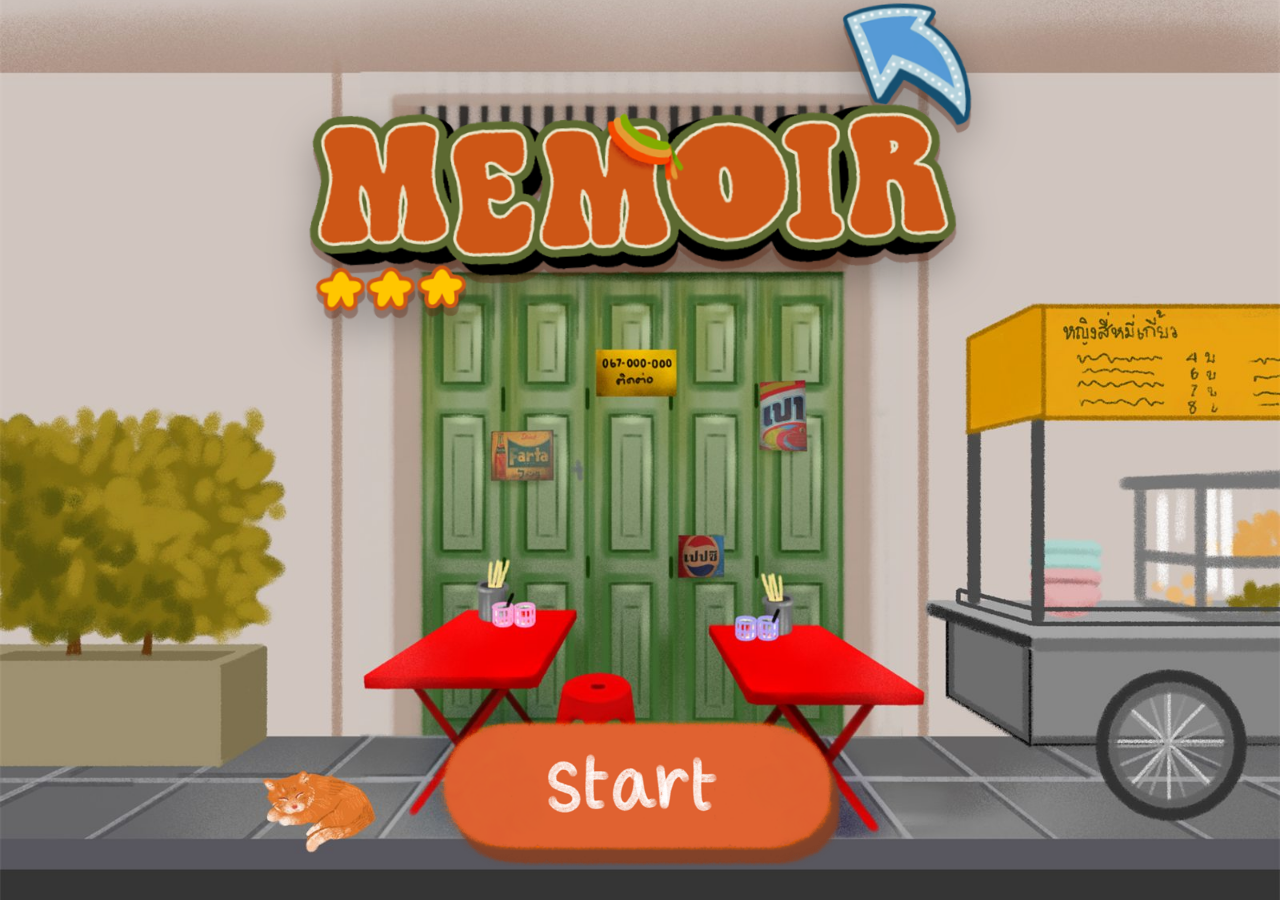
==== commit dd7162c0: "Landscape fills the whole screen; new game-select button art Co-Authored-By: Claude Opus 5.5 <norepl" ====
--- a/index.html
+++ b/index.html
@@ -21,7 +21,7 @@
   <link rel="preconnect" href="https://fonts.gstatic.com" crossorigin>
   <meta http-equiv="Cache-Control" content="no-cache">
   <link rel="stylesheet" href="https://fonts.googleapis.com/css2?family=Itim&display=swap">
-  <link rel="stylesheet" href="css/style.css?v=20261126">
+  <link rel="stylesheet" href="css/style.css?v=20261128">
 </head>
 <body>
   <!-- Fills the space around the stage on iPads / tall phones with a soft copy of the current background -->
@@ -34,15 +34,15 @@
     <section id="screen-cover" class="screen is-active" aria-label="หน้าปก">
       <img class="layer" src="assets/cover/web/cover_bg.jpg" data-land-src="assets/land/bg_cover.jpg" alt="" draggable="false">
       <!-- Game logo: upper part of the screen, like a mobile title screen -->
-      <div class="cover-logo" style="left:3%; top:5%; width:94%; height:22.56%" data-land-box="22,1.5,56,31.9">
+      <div class="cover-logo" style="left:3%; top:5%; width:94%; height:22.56%" data-land-box="22,1.5,56,31.9" data-land-anchor="center">
         <img src="assets/cover/web/logo.png" alt="MEMOIR" draggable="false">
         <span class="logo-shine" aria-hidden="true"></span>
       </div>
-      <img id="start-normal"  class="layer start-pulse"           src="assets/cover/web/start_normal.png"  data-land-src="assets/land/pieces/cover_start_normal.png" data-land-box="33,80,34,16.2" alt="" draggable="false">
-      <img id="start-pressed" class="layer start-pulse is-hidden" src="assets/cover/web/start_pressed.png" data-land-src="assets/land/pieces/cover_start_pressed.png" data-land-box="33.61,81.53,33.28,14.51" alt="" draggable="false">
+      <img id="start-normal"  class="layer start-pulse"           src="assets/cover/web/start_normal.png"  data-land-src="assets/land/pieces/cover_start_normal.png" data-land-box="33,80,34,16.2" data-land-anchor="center" alt="" draggable="false">
+      <img id="start-pressed" class="layer start-pulse is-hidden" src="assets/cover/web/start_pressed.png" data-land-src="assets/land/pieces/cover_start_pressed.png" data-land-box="33.61,81.53,33.28,14.51" data-land-anchor="center" alt="" draggable="false">
       <!-- Invisible hit area over the Start button (a bit larger than the art, easier to tap) -->
       <button id="start-btn" class="hit-area" type="button" aria-label="เริ่มเกม"
-              style="left:24%; top:68.5%; width:55%; height:13%" data-land-box="31,77,38,21"></button>
+              style="left:24%; top:68.5%; width:55%; height:13%" data-land-box="31,77,38,21" data-land-anchor="center"></button>
       <img id="dark-overlay" class="layer overlay" src="assets/cover/web/dark_overlay.png" alt="" draggable="false">
     </section>
 
@@ -59,17 +59,17 @@
       <!-- The 3 game buttons, lifted a little so they clear the stamp menu at the bottom.
            (BACK was removed: the stamp menu now takes the player home.) -->
       <div class="gs-content">
-        <img class="layer press-art" id="art-melody" src="assets/game_select/web/btn_melody.png" data-land-src="assets/land/pieces/game_select_btn_melody.png" data-land-box="35.6,3,36.85,22" alt="" draggable="false" style="--cx:56.5%; --cy:24.5%">
-        <img class="layer press-art" id="art-decor"  src="assets/game_select/web/btn_decor.png"  data-land-src="assets/land/pieces/game_select_btn_decor.png" data-land-box="28.4,28.5,35.2,22" alt="" draggable="false" style="--cx:44.1%; --cy:49.7%">
-        <img class="layer press-art" id="art-market" src="assets/game_select/web/btn_market.png" data-land-src="assets/land/pieces/game_select_btn_market.png" data-land-box="36.25,54,35.5,22" alt="" draggable="false" style="--cx:53.4%; --cy:75.9%">
+        <img class="layer press-art" id="art-melody" src="assets/game_select/web/btn_melody.png" data-land-src="assets/land/pieces/game_select_btn_melody.png" data-land-box="34.4,3,39.2,22" data-land-anchor="center" alt="" draggable="false" style="--cx:56.9%; --cy:24.2%">
+        <img class="layer press-art" id="art-decor"  src="assets/game_select/web/btn_decor.png"  data-land-src="assets/land/pieces/game_select_btn_decor.png" data-land-box="29.95,28.5,32.1,22" data-land-anchor="center" alt="" draggable="false" style="--cx:46.85%; --cy:48.1%">
+        <img class="layer press-art" id="art-market" src="assets/game_select/web/btn_market.png" data-land-src="assets/land/pieces/game_select_btn_market.png" data-land-box="34.75,54,38.5,22" data-land-anchor="center" alt="" draggable="false" style="--cx:56.35%; --cy:76.25%">
 
         <!-- Hit areas, matched to each button's art -->
         <button class="hit-area" type="button" data-art="art-melody" data-go="screen-levels-melody"
-                aria-label="Memory Melody" style="left:15%; top:13.5%; width:82.5%; height:22%" data-land-box="35.6,3,36.85,22"></button>
+                aria-label="Memory Melody" style="left:17.5%; top:14%; width:79%; height:20.5%" data-land-box="34.4,3,39.2,22" data-land-anchor="center"></button>
         <button class="hit-area" type="button" data-art="art-decor" data-go="screen-levels-decor"
-                aria-label="Memory Decor" style="left:2.5%; top:39%; width:83%; height:21.5%" data-land-box="28.4,28.5,35.2,22"></button>
+                aria-label="Memory Decor" style="left:8.8%; top:36.4%; width:76%; height:23.4%" data-land-box="29.95,28.5,32.1,22" data-land-anchor="center"></button>
         <button class="hit-area" type="button" data-art="art-market" data-go="screen-levels-market"
-                aria-label="Memory Market" style="left:15%; top:64.5%; width:77%; height:23%" data-land-box="36.25,54,35.5,22"></button>
+                aria-label="Memory Market" style="left:17.5%; top:66.2%; width:77.7%; height:20.1%" data-land-box="34.75,54,38.5,22" data-land-anchor="center"></button>
       </div>
     </section>
 
@@ -125,36 +125,36 @@
     <!-- ===== Stamp menu: shown on every menu screen (not during a game). js/main.js marks the current stamp. ===== -->
     <nav id="main-nav" class="main-nav" aria-label="เมนูหลัก" hidden>
       <img class="art-piece press-art nav-stamp" id="nav-games" data-tab="games" src="assets/home/web/tab_games.png" alt="" draggable="false"
-           style="left:2.13%; top:84.27%; width:32.78%; height:14.11%; --cx:50%; --cy:50%" data-land-box="25,82,16.67,17">
+           style="left:2.13%; top:84.27%; width:32.78%; height:14.11%; --cx:50%; --cy:50%" data-land-box="25,82,16.67,17" data-land-anchor="center">
       <img class="art-piece press-art nav-stamp" id="nav-home" data-tab="home" src="assets/home/web/tab_home.png" alt="" draggable="false"
-           style="left:34.17%; top:84.27%; width:32.78%; height:14.11%; --cx:50%; --cy:50%" data-land-box="41.67,82,16.67,17">
+           style="left:34.17%; top:84.27%; width:32.78%; height:14.11%; --cx:50%; --cy:50%" data-land-box="41.67,82,16.67,17" data-land-anchor="center">
       <img class="art-piece press-art nav-stamp" id="nav-rank" data-tab="rank" src="assets/home/web/tab_eval.png" alt="" draggable="false"
-           style="left:66.34%; top:84.4%; width:32.31%; height:14.3%; --cx:50%; --cy:50%" data-land-box="58.33,82,16.67,17">
+           style="left:66.34%; top:84.4%; width:32.31%; height:14.3%; --cx:50%; --cy:50%" data-land-box="58.33,82,16.67,17" data-land-anchor="center">
       <button class="hit-area tab-hit" type="button" data-art="nav-games" data-go="screen-game-select"
-              aria-label="เลือกเกม" style="left:1%; top:83.5%; width:33%; height:15.5%" data-land-box="24.5,81,17.67,19"></button>
+              aria-label="เลือกเกม" style="left:1%; top:83.5%; width:33%; height:15.5%" data-land-box="24.5,81,17.67,19" data-land-anchor="center"></button>
       <button class="hit-area tab-hit" type="button" data-art="nav-home" data-go="screen-home"
-              aria-label="หน้าหลัก" style="left:34%; top:83.5%; width:32%; height:15.5%" data-land-box="42.17,81,15.67,19"></button>
+              aria-label="หน้าหลัก" style="left:34%; top:83.5%; width:32%; height:15.5%" data-land-box="42.17,81,15.67,19" data-land-anchor="center"></button>
       <button class="hit-area tab-hit" type="button" data-art="nav-rank" data-go="screen-rank"
-              aria-label="ผลการประเมิน" style="left:66%; top:83.5%; width:33%; height:15.5%" data-land-box="57.83,81,17.67,19"></button>
+              aria-label="ผลการประเมิน" style="left:66%; top:83.5%; width:33%; height:15.5%" data-land-box="57.83,81,17.67,19" data-land-anchor="center"></button>
     </nav>
 
     <!-- Short messages ("toast") shown on any screen -->
     <div id="toast" class="toast" role="status" aria-live="polite"></div>
 
   </main>
-  <script src="js/userstore.js?v=20261126"></script>
-  <script src="js/main.js?v=20261126"></script>
-  <script src="js/theme.js?v=20261126"></script>
-  <script src="js/sound.js?v=20261126"></script>
-  <script src="js/settings.js?v=20261126"></script>
-  <script src="js/wallet.js?v=20261126"></script>
-  <script src="js/quests.js?v=20261126"></script>
-  <script src="js/artui.js?v=20261126"></script>
-  <script src="js/decor.js?v=20261126"></script>
-  <script src="js/melody.js?v=20261126"></script>
-  <script src="js/market.js?v=20261126"></script>
-  <script src="js/rank.js?v=20261126"></script>
-  <script src="js/howto.js?v=20261126"></script>
-  <script src="js/login.js?v=20261126"></script>
+  <script src="js/userstore.js?v=20261128"></script>
+  <script src="js/main.js?v=20261128"></script>
+  <script src="js/theme.js?v=20261128"></script>
+  <script src="js/sound.js?v=20261128"></script>
+  <script src="js/settings.js?v=20261128"></script>
+  <script src="js/wallet.js?v=20261128"></script>
+  <script src="js/quests.js?v=20261128"></script>
+  <script src="js/artui.js?v=20261128"></script>
+  <script src="js/decor.js?v=20261128"></script>
+  <script src="js/melody.js?v=20261128"></script>
+  <script src="js/market.js?v=20261128"></script>
+  <script src="js/rank.js?v=20261128"></script>
+  <script src="js/howto.js?v=20261128"></script>
+  <script src="js/login.js?v=20261128"></script>
 </body>
 </html>
--- a/css/style.css
+++ b/css/style.css
@@ -62,9 +62,10 @@
 html.is-land { --u: 0.75cqh; }
 /* Landscape (html.is-land, set by js/main.js when the screen is wider than tall): 4:3 stage */
 html.is-land #stage {
-  width:  min(var(--avail-w), calc(var(--avail-h) * 4 / 3));
-  height: min(var(--avail-h), calc(var(--avail-w) * 3 / 4));
-  border-radius: 2.2vmin;
+  /* landscape fills the whole screen; pieces are fitted to its width by js/main.js (orient) */
+  width: var(--avail-w);
+  height: var(--avail-h);
+  border-radius: 0;
 }
 
 /* Backdrop behind the stage: blurred, darker copy of the current screen's background */
@@ -1561,10 +1562,10 @@
    Widths written in % of the stage are converted: portrait W% -> landscape W% × 0.5625.
    ===================================================================== */
 /* ---------- home ---------- */
-html.is-land .profile-chip { left: 1.5%; top: 2.5%; width: 23%; }
-html.is-land .wallet-bar { left: auto; right: 10.5%; width: 29.5%; top: 2.5%; }
-html.is-land .quest-btn { left: 2.5%; top: 17%; width: 8.4%; }
-html.is-land .shop-btn { left: 1.6%; top: calc(46% + (var(--ts) - 1) * calc(9 * var(--u))); width: 10.1%; }
+html.is-land .profile-chip { left: 1.5%; top: 2.5%; width: calc(40.9 * var(--u)); }
+html.is-land .wallet-bar { left: auto; right: calc(18.7 * var(--u)); width: calc(52.4 * var(--u)); top: 2.5%; }
+html.is-land .quest-btn { left: 2.5%; top: 17%; width: calc(14.9 * var(--u)); }
+html.is-land .shop-btn { left: 1.6%; top: calc(46% + (var(--ts) - 1) * calc(9 * var(--u))); width: calc(18 * var(--u)); }
 /* ---------- level maps: the landscape map replaces the scrolling portrait map ---------- */
 .level-land { display: none; }
 html.is-land .level-scroll { display: none; }
@@ -1585,9 +1586,9 @@
 /* backgrounds drawn for portrait fill the 4:3 stage without stretching */
 html.is-land .screen > img.layer { object-fit: cover; }
 /* ---------- Melody ---------- */
-html.is-land .melody-tries { left: 87.06%; top: 1.6%; width: 12.1%; height: 8.8%; }
-html.is-land .melody-timer { left: 92.5%; top: 42%; }
-html.is-land .melody-task { left: 10.3%; right: 10.3%; top: 13.6%; bottom: 13%; }
+html.is-land .melody-tries { left: auto; right: calc(1.5 * var(--u)); top: 1.6%; width: calc(21.5 * var(--u)); height: 8.8%; }
+html.is-land .melody-timer { left: calc(100% - 13.3 * var(--u)); top: 42%; }
+html.is-land .melody-task { left: calc(50% - 70.6 * var(--u)); right: calc(50% - 70.6 * var(--u)); top: 13.6%; bottom: 13%; }
 html.is-land .melody-hint, html.is-land .decor-note { top: 87.5%; }
 /* ---------- Market: the 9:16 playing field stays upright in the middle; counters left, next fruit right ---------- */
 html.is-land .market-canvas { left: calc(50% - 100cqh * 9 / 32); width: calc(100cqh * 9 / 16); }
@@ -1595,13 +1596,29 @@
   left: 2%; top: 14%; width: auto; height: auto; flex-direction: column; align-items: flex-start;
   gap: calc(1.4 * var(--u)); padding: calc(2 * var(--u)) calc(2.4 * var(--u));
 }
-html.is-land .mk-next { left: auto; right: 2%; top: 14%; width: 11%; height: 14.7%; }
-html.is-land .mk-quest { width: 44%; top: 20%; }
+html.is-land .mk-next { left: auto; right: calc(3.6 * var(--u)); top: 14%; width: calc(19.6 * var(--u)); height: 14.7%; }
+html.is-land .mk-quest { width: calc(78 * var(--u)); top: 20%; }
 /* ---------- Login: logo on the left, the form (portrait layout, enlarged to the full height) on the right ---------- */
-html.is-land .login-form { inset: auto; left: 45%; top: -27%; height: 125%; width: calc(125cqh * 9 / 16); }
-html.is-land .login-logo { left: 2%; top: 34%; width: 41%; }
-html.is-land .login-textsize { left: 2%; right: auto; width: 41%; top: 3%; }
+html.is-land .login-form { inset: auto; left: calc(50% - 8.9 * var(--u)); top: -27%; height: 125%; width: calc(125cqh * 9 / 16); }
+html.is-land .login-logo { left: calc(50% - 85.3 * var(--u)); top: 34%; width: calc(72.9 * var(--u)); }
+html.is-land .login-textsize { left: calc(50% - 85.3 * var(--u)); right: auto; width: calc(72.9 * var(--u)); top: 3%; }
 /* ---------- ผลการประเมิน: cards use the full width; drawn pieces keep their shape ---------- */
 html.is-land .rank-screen .rk-art { object-fit: contain; }
 html.is-land .rank-screen img.rk-art[src$="wood.png"] { object-fit: cover; object-position: top; }
 html.is-land .rk-tab img { object-fit: contain; }
+/* ---------- Decor on wide screens: the 4:3 room fills the width, cropped top/bottom only as far as the
+   items allow (they sit between 11% and 89% of the room). Wider still (long phones): a soft blurred
+   copy of the room fills the edges. ---------- */
+html.is-land #screen-decor-game > img.layer,
+html.is-land #screen-decor-game .decor-items {
+  inset: auto; left: 50%; top: 50%; translate: -50% -50%;
+  width: min(100%, calc(100cqh * 4 / 3 / 0.77)); height: auto; aspect-ratio: 4 / 3;
+}
+html.is-land #screen-decor-game { background: #6b3f1e; overflow: hidden; }
+html.is-land #screen-decor-game::before {
+  content: ""; position: absolute; inset: -6%;
+  background: url("../assets/land/bg_decor_room.jpg") center / cover no-repeat;
+  filter: blur(2.4cqh) brightness(0.75);
+}
+/* home: keep the "เมมมอร์" sign in view when the picture is cropped */
+html.is-land #screen-home > img.layer { object-position: 50% 30%; }
